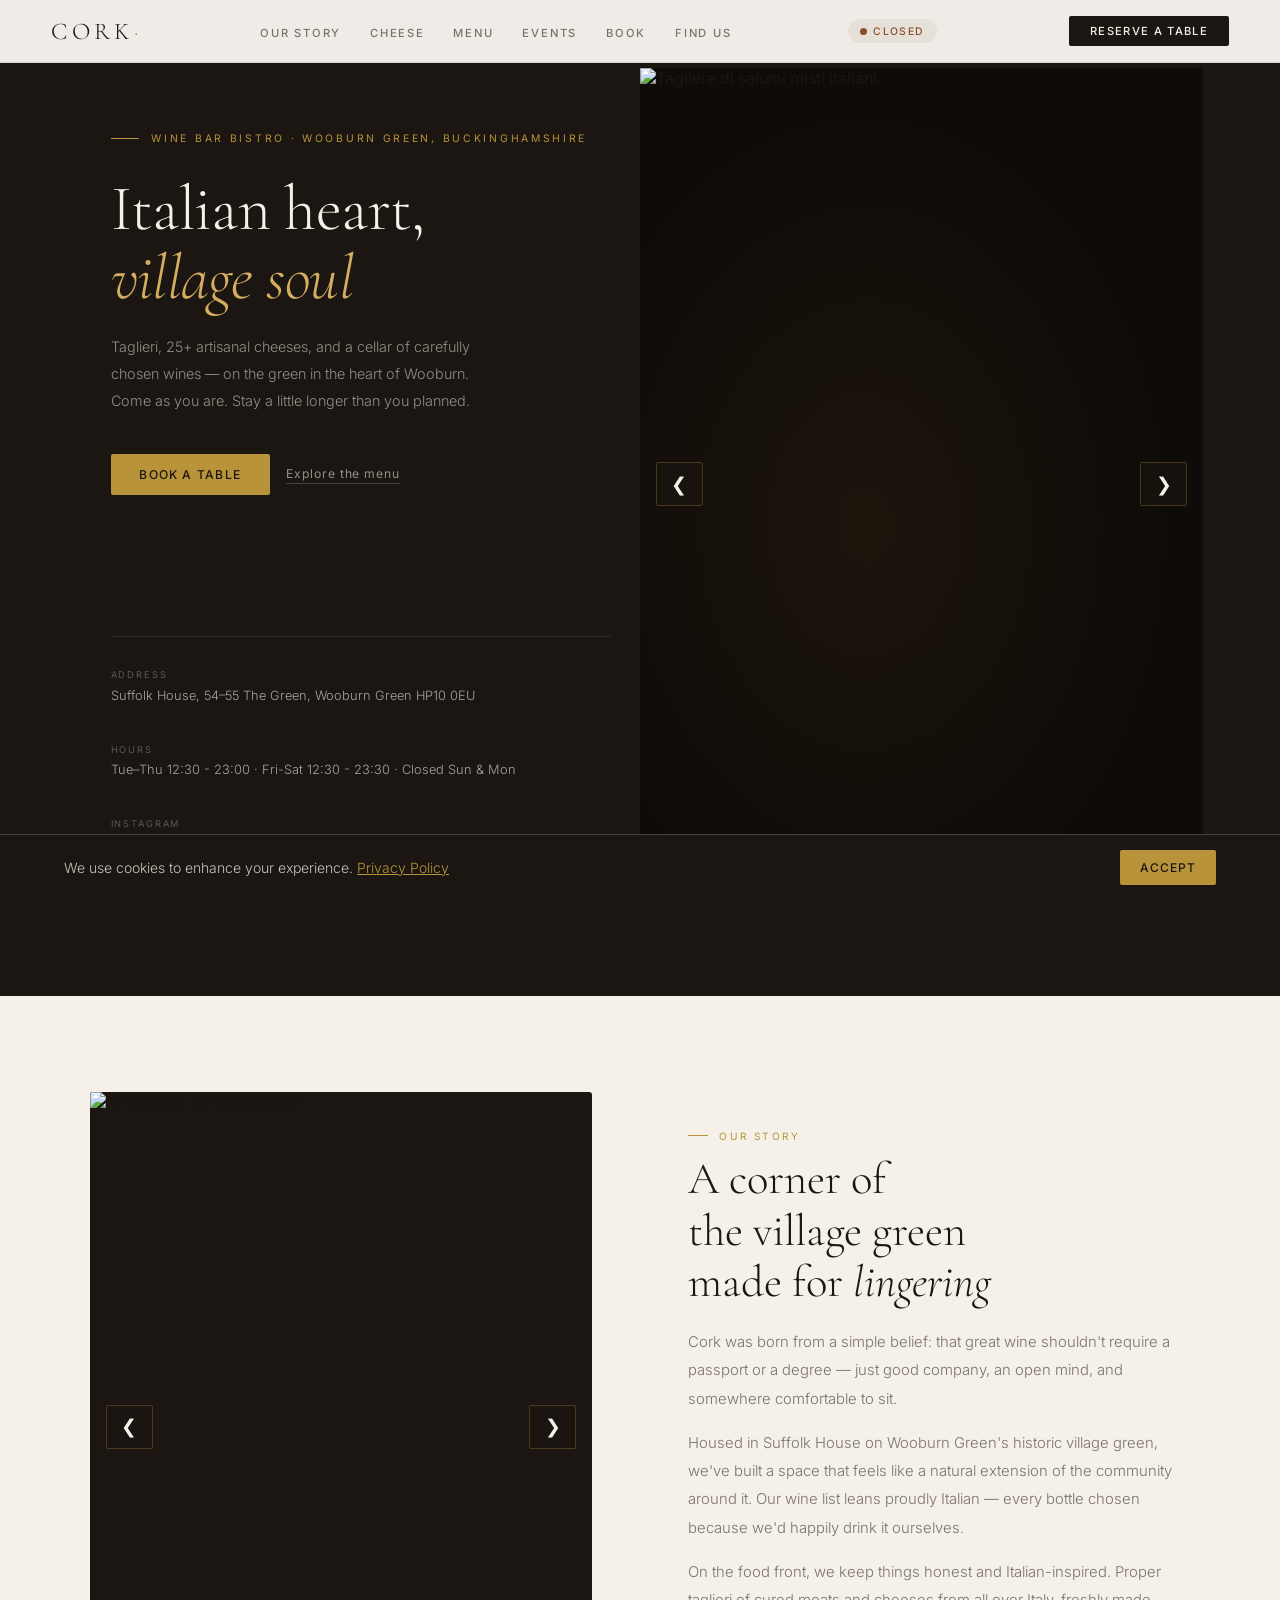
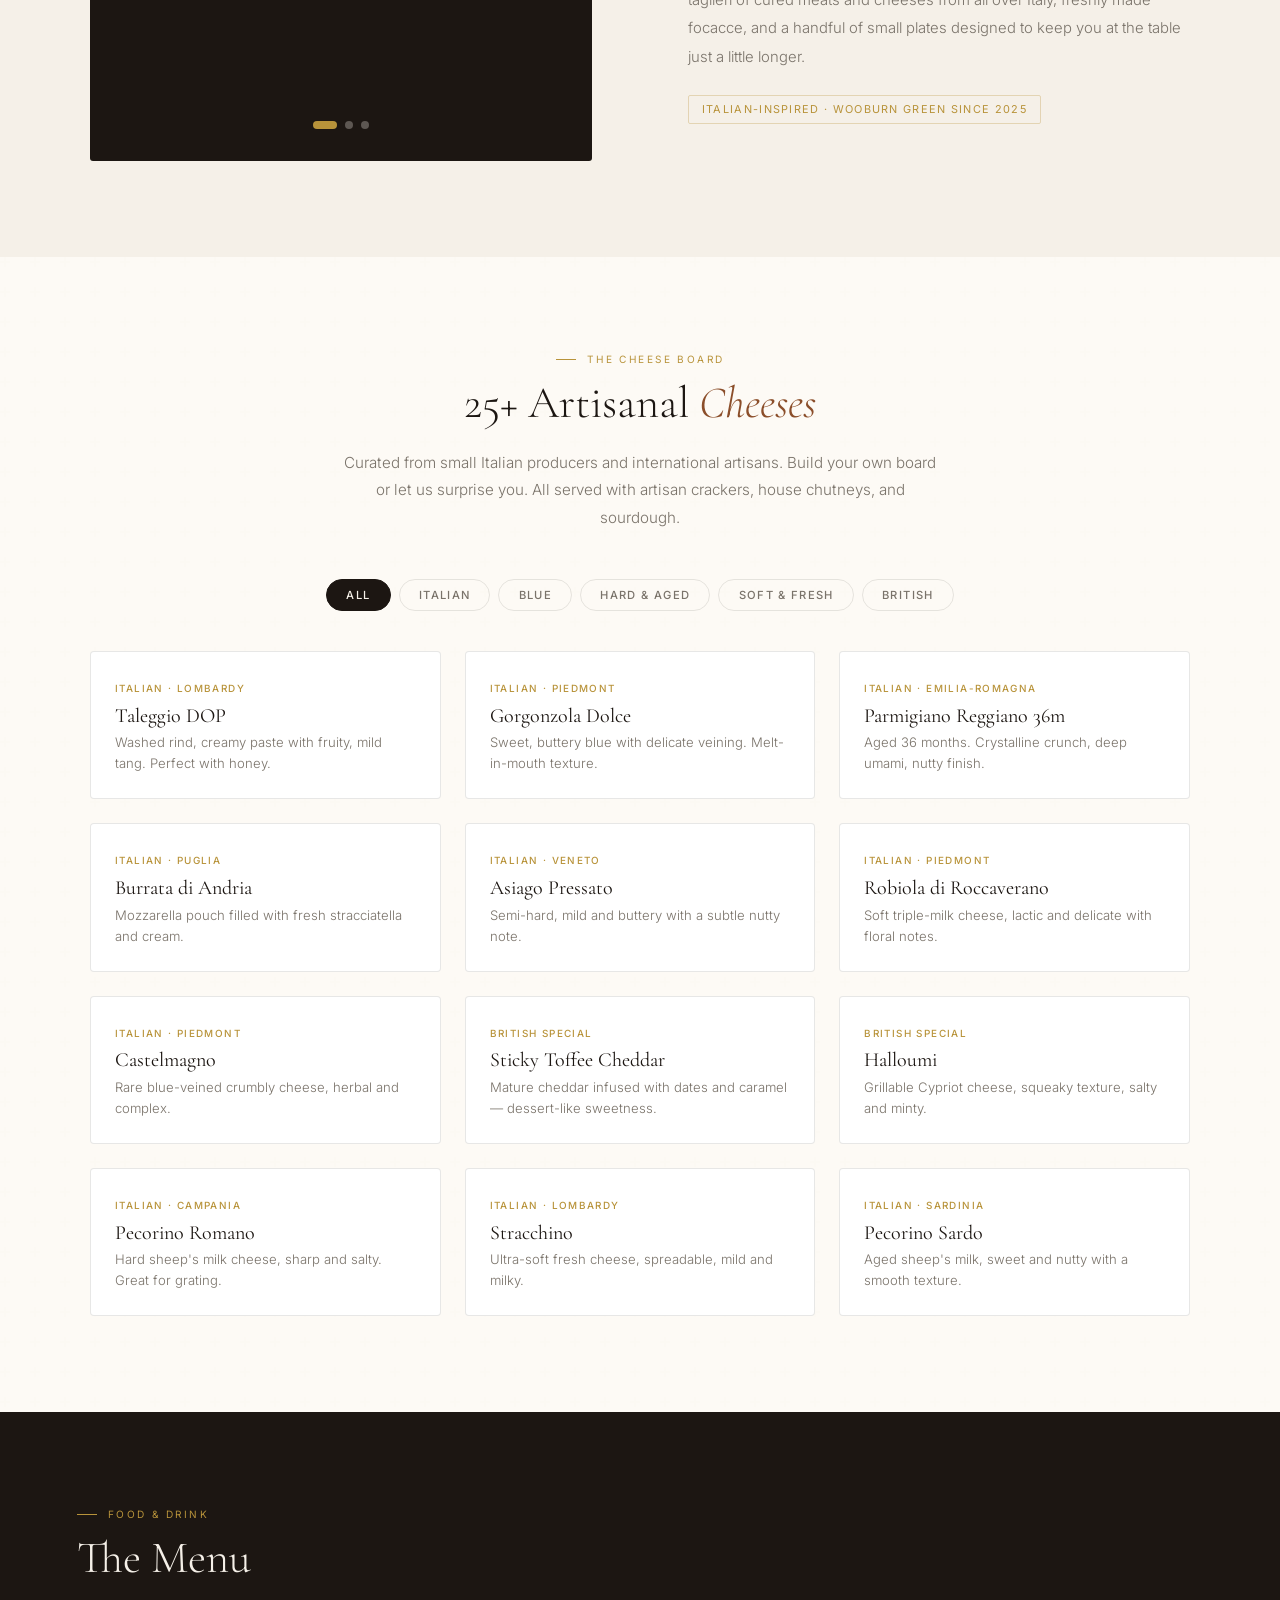
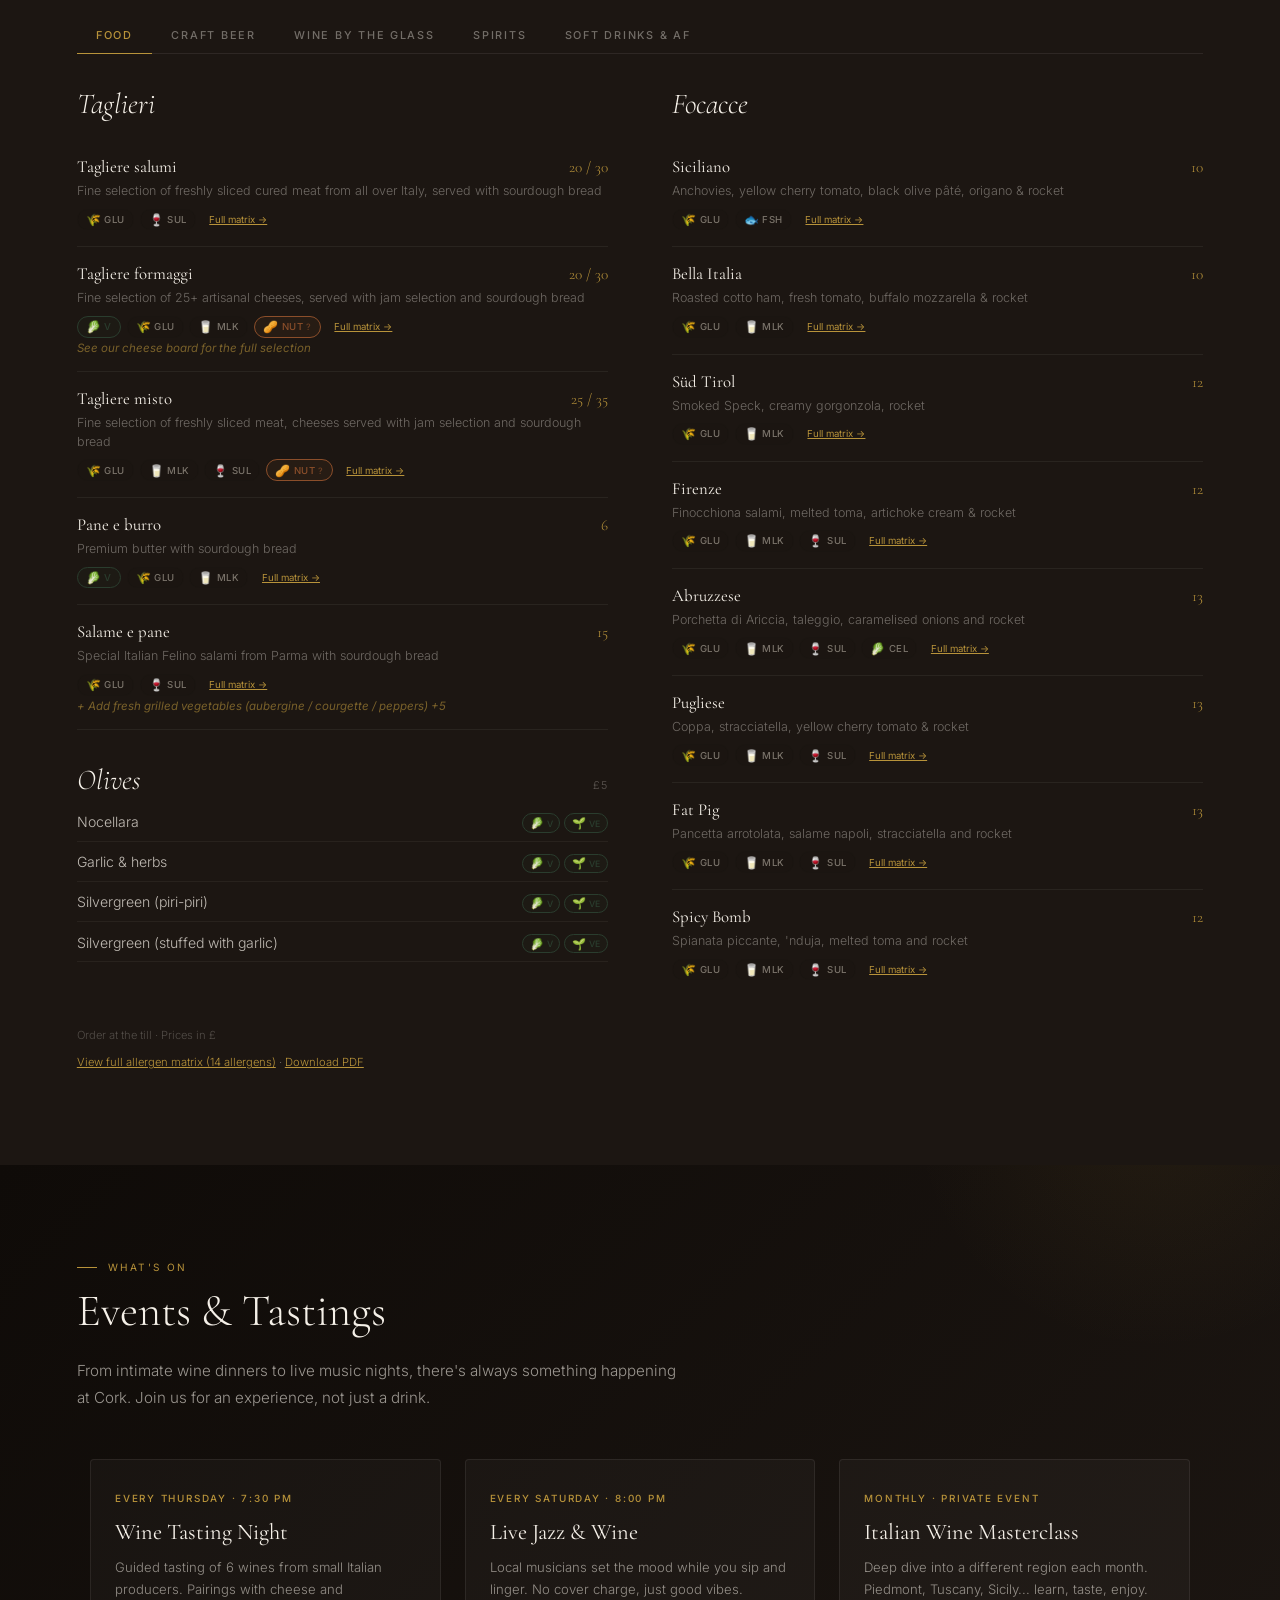
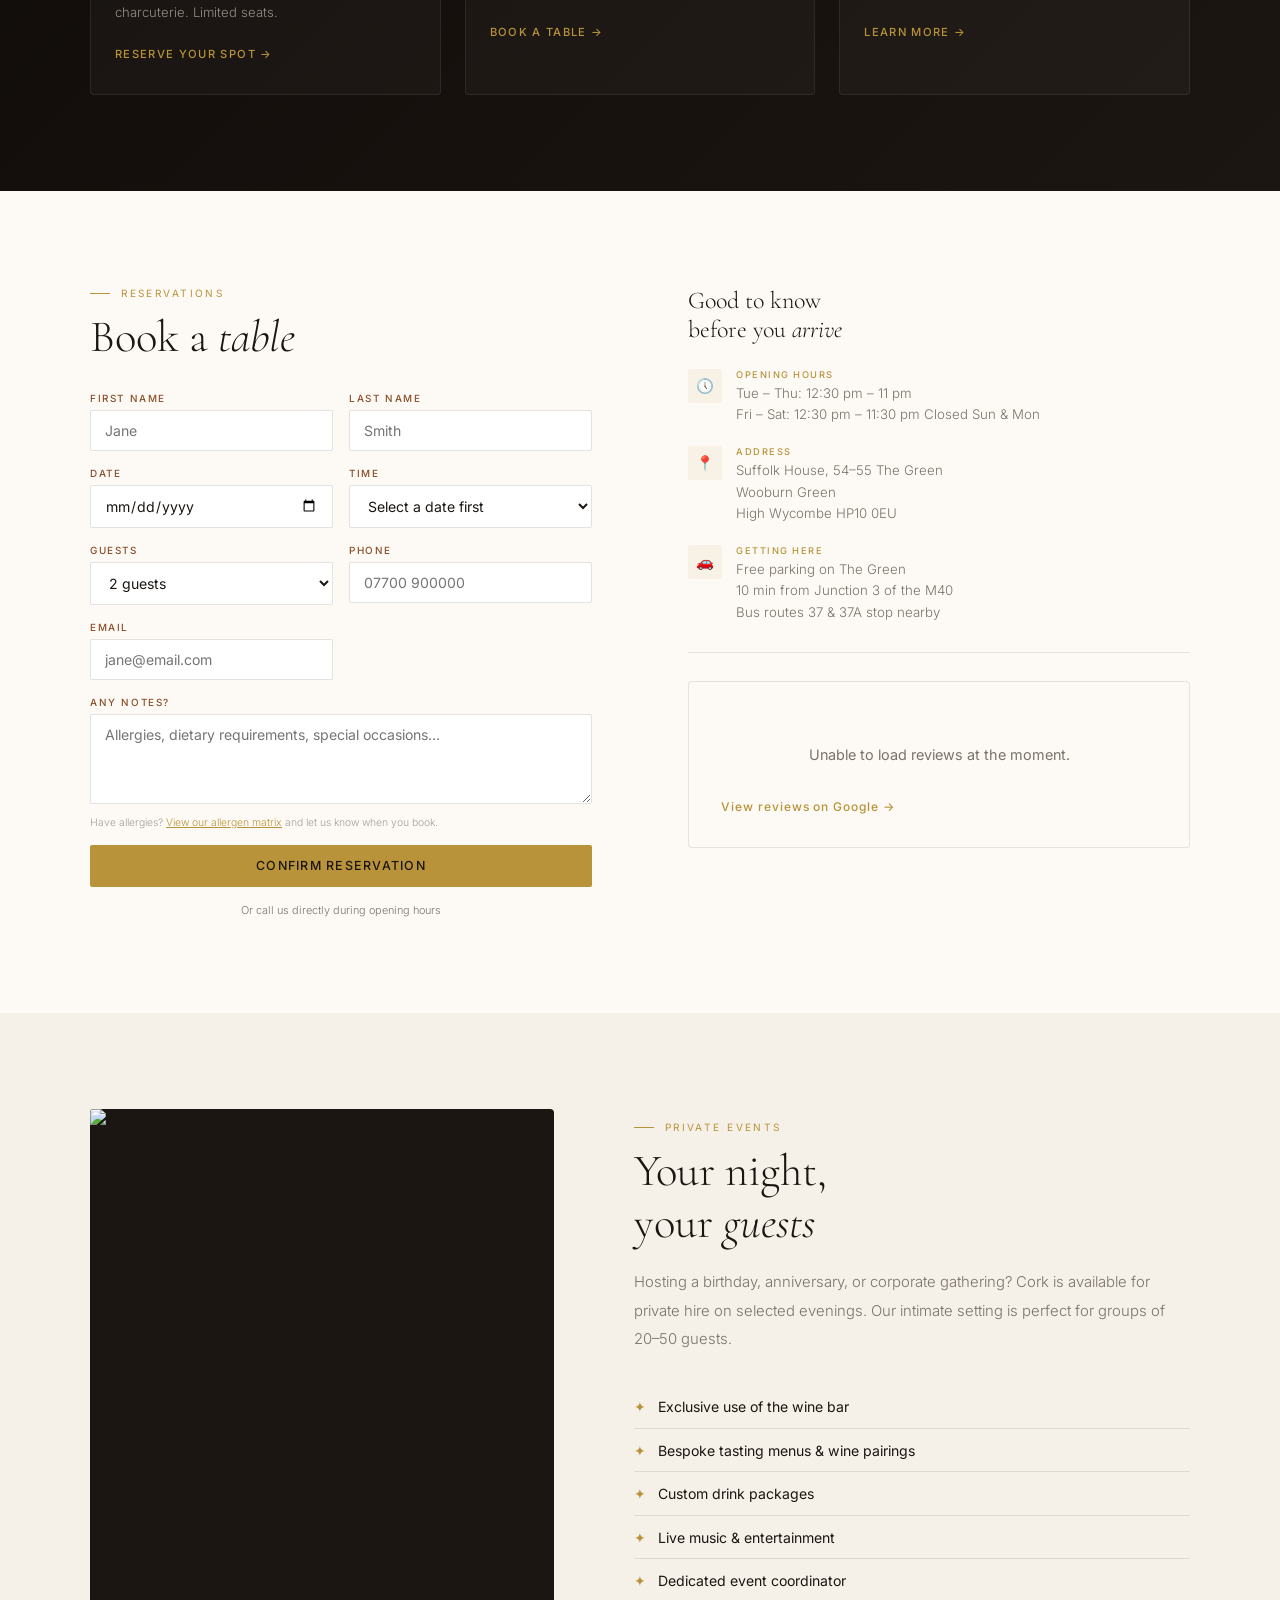
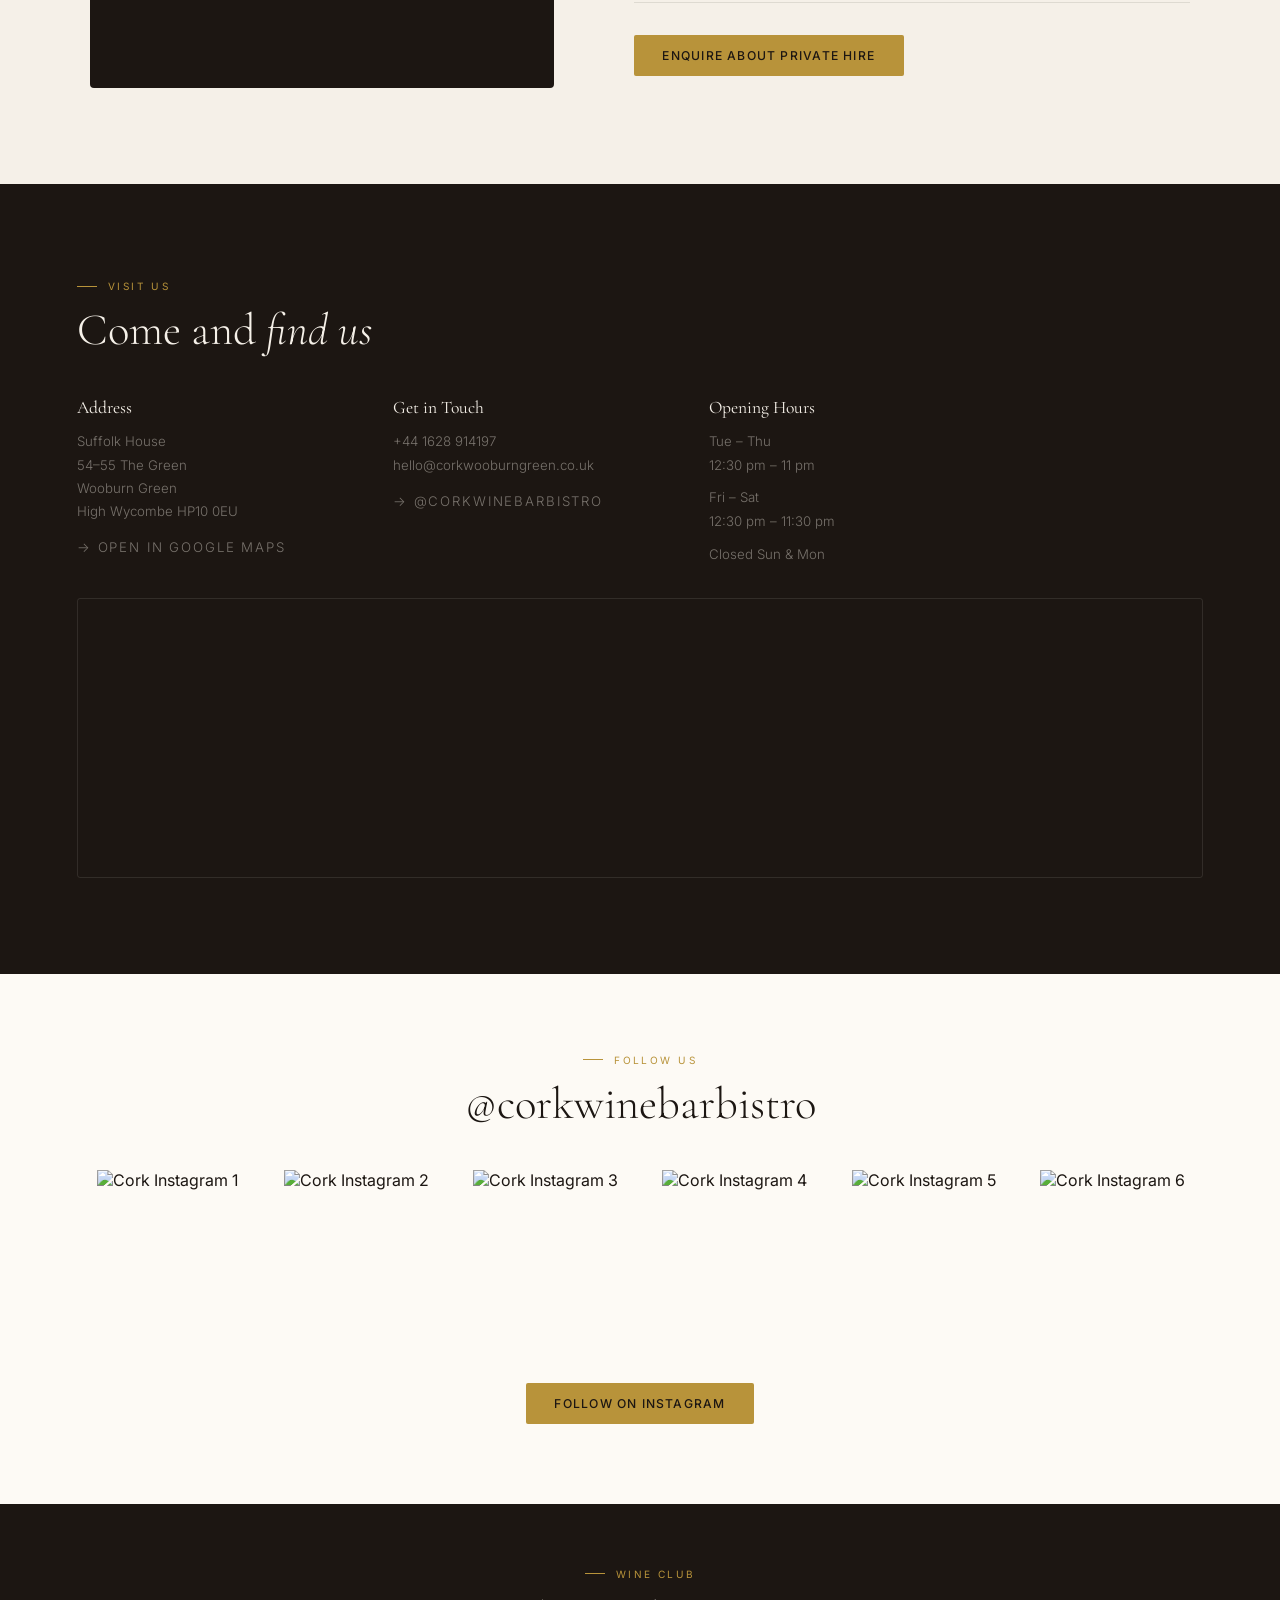
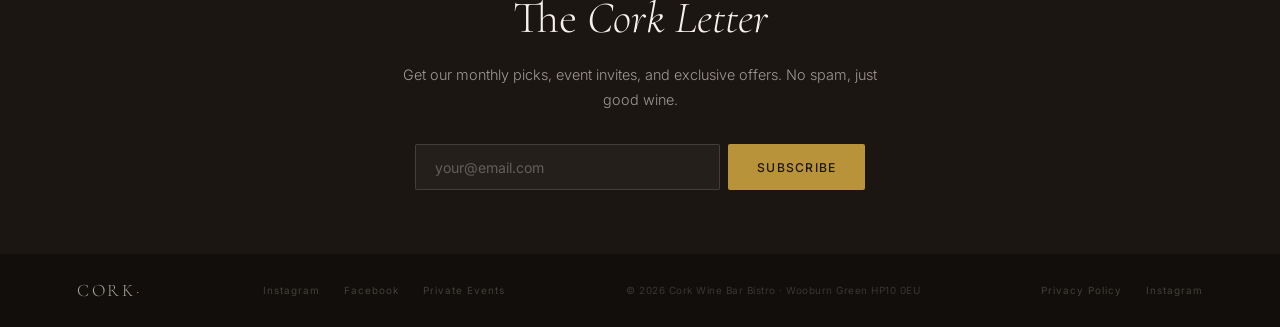
==== index.html @ 42699e59 "Add Google Places Reviews widget" ====
<!DOCTYPE html>
<html lang="en-GB">

<head>
  <meta charset="UTF-8">
  <meta name="viewport" content="width=device-width, initial-scale=1.0">
  <title>Cork · Wine Bar Bistro · Wooburn Green</title>
  <meta name="description"
    content="Cork Wine Bar Bistro - intimate wine bar in Wooburn Green. Artisanal charcuterie, 25+ premium cheeses, curated Italian wines, live music & private events.">
  <link rel="preconnect" href="https://fonts.googleapis.com">
  <link
    href="https://fonts.googleapis.com/css2?family=Cormorant+Garamond:ital,wght@0,300;0,400;0,600;1,300;1,400;1,600&family=Inter:wght@300;400;500&display=swap"
    rel="stylesheet">
  <link rel="stylesheet" href="style.css">
  <!-- Schema.org markup per SEO locale -->
  <script type="application/ld+json">
  {
    "@context": "https://schema.org",
    "@type": "Restaurant",
    "name": "Cork Wine Bar Bistro",
    "image": "https://images.unsplash.com/photo-1544025162-d76694265947",
    "address": {
      "@type": "PostalAddress",
      "streetAddress": "54-55 The Green, Suffolk House",
      "addressLocality": "Wooburn Green",
      "addressRegion": "High Wycombe",
      "postalCode": "HP10 0EU",
      "addressCountry": "GB"
    },
    "telephone": "+441628914197",
    "priceRange": "££",
    "servesCuisine": ["Wine Bar", "Italian", "Bistro"],
     "openingHoursSpecification": [{
      "@type": "OpeningHoursSpecification",
      "dayOfWeek": ["Tuesday", "Wednesday", "Thursday"],
      "opens": "12:30",
      "closes": "23:00"
    }, {
      "@type": "OpeningHoursSpecification",
      "dayOfWeek": ["Friday", "Saturday"],
      "opens": "12:30",
      "closes": "23:30"
    }]
  }
  </script>
</head>

<body>
  <nav>
    <a href="#hero" class="logo">CORK<em>·</em></a>
    <button id="menuToggle" class="hamburger" aria-label="Toggle menu">☰</button>
    <ul class="nav-links">
      <li><a href="#about">Our Story</a></li>
      <li><a href="#cheese">Cheese</a></li>
      <li><a href="#menu">Menu</a></li>
      <li><a href="#events">Events</a></li>
      <li><a href="#book">Book</a></li>
      <li><a href="#find">Find Us</a></li>
    </ul>
    <span id="openStatus" class="open-status"><span class="status-dot"></span><span
        id="statusText">Checking...</span></span>
    <a href="#book" class="nav-book">Reserve a Table</a>
  </nav>

  <!-- HERO -->
  <section id="hero">
    <div class="hero-left">
      <div class="hero-tag">Wine Bar Bistro · Wooburn Green, Buckinghamshire</div>
      <h1>Italian heart,<br><em>village soul</em></h1>
      <p class="hero-copy">Taglieri, 25+ artisanal cheeses, and a cellar of carefully chosen wines — on the green in the
        heart of Wooburn. Come as you are. Stay a little longer than you planned.</p>
      <div class="hero-btns">
        <a href="#book" class="btn-gold">Book a Table</a>
        <a href="#menu" class="btn-ghost">Explore the menu</a>
      </div>
      <div class="hero-quick">
        <div class="hq-item"><label>Address</label><span>Suffolk House, 54–55 The Green, Wooburn Green HP10 0EU</span>
        </div>
        <div class="hq-item"><label>Hours</label><span>Tue–Thu 12:30 - 23:00 · Fri-Sat 12:30 - 23:30 · Closed Sun &
            Mon</span></div>
        <div class="hq-item"><label>Instagram</label><a href="https://instagram.com/corkwinebarbistro"
            target="_blank">@corkwinebarbistro</a></div>
      </div>
    </div>
    <div class="hero-right">
      <div class="carousel">
        <div class="carousel-track-container">
          <div class="carousel-slide current-slide">
            <img src="https://images.unsplash.com/photo-1544025162-d76694265947?auto=format&fit=crop&w=1000&q=80"
              alt="Tagliere di salumi misti italiani" loading="lazy">
          </div>
          <div class="carousel-slide">
            <img src="https://images.unsplash.com/photo-1510812431401-41d2bd2722f3?auto=format&fit=crop&w=1000&q=80"
              alt="Calice di vino e atmosfera del wine bar" loading="lazy">
          </div>
          <div class="carousel-slide">
            <img src="https://images.unsplash.com/photo-1555396273-367a4eb4db5?auto=format&fit=crop&w=1000&q=80"
              alt="Bistrot e interni accoglienti" loading="lazy">
          </div>
        </div>
        <button class="carousel-btn prev" onclick="moveHeroSlide(-1)">&#10094;</button>
        <button class="carousel-btn next" onclick="moveHeroSlide(1)">&#10095;</button>
        <div class="carousel-nav">
          <button class="carousel-indicator active" onclick="setHeroSlide(0)"></button>
          <button class="carousel-indicator" onclick="setHeroSlide(1)"></button>
          <button class="carousel-indicator" onclick="setHeroSlide(2)"></button>
        </div>
      </div>
    </div>
  </section>

  <!-- ABOUT -->
  <section id="about">
    <div class="about-grid">
      <div class="about-vis">
        <div class="carousel">
          <div class="carousel-track-container">
            <div class="carousel-slide current-slide">
              <img src="https://images.unsplash.com/photo-1528823872057-9c018a7a7553?auto=format&fit=crop&w=1000&q=80"
                alt="Atmosfera del locale Cork" loading="lazy">
            </div>
            <div class="carousel-slide">
              <img src="https://images.unsplash.com/photo-1510812431401-41d2bd2722f3?auto=format&fit=crop&w=1000&q=80"
                alt="Vino e taglieri" loading="lazy">
            </div>
            <div class="carousel-slide">
              <img src="https://images.unsplash.com/photo-1414235077428-338989a2e8c0?auto=format&fit=crop&w=1000&q=80"
                alt="Interni del bistrot" loading="lazy">
            </div>
          </div>
          <button class="carousel-btn prev" onclick="moveAboutSlide(-1)">&#10094;</button>
          <button class="carousel-btn next" onclick="moveAboutSlide(1)">&#10095;</button>
          <div class="carousel-nav">
            <button class="carousel-indicator active" onclick="setAboutSlide(0)"></button>
            <button class="carousel-indicator" onclick="setAboutSlide(1)"></button>
            <button class="carousel-indicator" onclick="setAboutSlide(2)"></button>
          </div>
        </div>
      </div>
      <div class="reveal">
        <div class="s-label">Our Story</div>
        <h2>A corner of<br>the village green<br>made for <em>lingering</em></h2>
        <div class="about-copy">
          <p>Cork was born from a simple belief: that great wine shouldn't require a passport or a degree — just good
            company, an open mind, and somewhere comfortable to sit.</p>
          <p>Housed in Suffolk House on Wooburn Green's historic village green, we've built a space that feels like a
            natural extension of the community around it. Our wine list leans proudly Italian — every bottle chosen
            because we'd happily drink it ourselves.</p>
          <p>On the food front, we keep things honest and Italian-inspired. Proper taglieri of cured meats and cheeses
            from all over Italy, freshly made focacce, and a handful of small plates designed to keep you at the table
            just a little longer.</p>
        </div>
        <span class="italian-note">Italian-inspired · Wooburn Green since 2025</span>
      </div>
    </div>
  </section>

  <!-- CHEESE BOARD - NUOVA SEZIONE -->
  <section id="cheese">
    <div class="cheese-intro reveal">
      <div class="s-label" style="justify-content:center">The Cheese Board</div>
      <h2>25+ Artisanal <em>Cheeses</em></h2>
      <p>Curated from small Italian producers and international artisans. Build your own board or let us surprise you.
        All served with artisan crackers, house chutneys, and sourdough.</p>
    </div>

    <div class="cheese-filter reveal delay-1">
      <button class="active" onclick="filterCheese('all', this)">All</button>
      <button onclick="filterCheese('italian', this)">Italian</button>
      <button onclick="filterCheese('blue', this)">Blue</button>
      <button onclick="filterCheese('hard', this)">Hard & Aged</button>
      <button onclick="filterCheese('soft', this)">Soft & Fresh</button>
      <button onclick="filterCheese('british', this)">British</button>
    </div>

    <div class="cheese-grid reveal delay-2">
      <div class="cheese-card" data-category="italian">
        <div class="cheese-tag">Italian · Lombardy</div>
        <div class="cheese-name">Taleggio DOP</div>
        <div class="cheese-desc">Washed rind, creamy paste with fruity, mild tang. Perfect with honey.</div>
      </div>
      <div class="cheese-card" data-category="italian">
        <div class="cheese-tag">Italian · Piedmont</div>
        <div class="cheese-name">Gorgonzola Dolce</div>
        <div class="cheese-desc">Sweet, buttery blue with delicate veining. Melt-in-mouth texture.</div>
      </div>
      <div class="cheese-card" data-category="hard italian">
        <div class="cheese-tag">Italian · Emilia-Romagna</div>
        <div class="cheese-name">Parmigiano Reggiano 36m</div>
        <div class="cheese-desc">Aged 36 months. Crystalline crunch, deep umami, nutty finish.</div>
      </div>
      <div class="cheese-card" data-category="soft italian">
        <div class="cheese-tag">Italian · Puglia</div>
        <div class="cheese-name">Burrata di Andria</div>
        <div class="cheese-desc">Mozzarella pouch filled with fresh stracciatella and cream.</div>
      </div>
      <div class="cheese-card" data-category="hard italian">
        <div class="cheese-tag">Italian · Veneto</div>
        <div class="cheese-name">Asiago Pressato</div>
        <div class="cheese-desc">Semi-hard, mild and buttery with a subtle nutty note.</div>
      </div>
      <div class="cheese-card" data-category="soft italian">
        <div class="cheese-tag">Italian · Piedmont</div>
        <div class="cheese-name">Robiola di Roccaverano</div>
        <div class="cheese-desc">Soft triple-milk cheese, lactic and delicate with floral notes.</div>
      </div>
      <div class="cheese-card" data-category="blue">
        <div class="cheese-tag">Italian · Piedmont</div>
        <div class="cheese-name">Castelmagno</div>
        <div class="cheese-desc">Rare blue-veined crumbly cheese, herbal and complex.</div>
      </div>
      <div class="cheese-card" data-category="hard british">
        <div class="cheese-tag">British Special</div>
        <div class="cheese-name">Sticky Toffee Cheddar</div>
        <div class="cheese-desc">Mature cheddar infused with dates and caramel — dessert-like sweetness.</div>
      </div>
      <div class="cheese-card" data-category="soft british">
        <div class="cheese-tag">British Special</div>
        <div class="cheese-name">Halloumi</div>
        <div class="cheese-desc">Grillable Cypriot cheese, squeaky texture, salty and minty.</div>
      </div>
      <div class="cheese-card" data-category="italian">
        <div class="cheese-tag">Italian · Campania</div>
        <div class="cheese-name">Pecorino Romano</div>
        <div class="cheese-desc">Hard sheep's milk cheese, sharp and salty. Great for grating.</div>
      </div>
      <div class="cheese-card" data-category="soft">
        <div class="cheese-tag">Italian · Lombardy</div>
        <div class="cheese-name">Stracchino</div>
        <div class="cheese-desc">Ultra-soft fresh cheese, spreadable, mild and milky.</div>
      </div>
      <div class="cheese-card" data-category="hard">
        <div class="cheese-tag">Italian · Sardinia</div>
        <div class="cheese-name">Pecorino Sardo</div>
        <div class="cheese-desc">Aged sheep's milk, sweet and nutty with a smooth texture.</div>
      </div>
    </div>
  </section>

  <!-- MENU -->
  <section id="menu">
    <div class="s-label">Food &amp; Drink</div>
    <h2>The Menu</h2>
<div class="menu-nav">
      <button class="mtab active" onclick="mTab(this,'food')">Food</button>
      <button class="mtab" onclick="mTab(this,'beer')">Craft Beer</button>
      <button class="mtab" onclick="mTab(this,'wine-glass')">Wine by the Glass</button>
      <button class="mtab" onclick="mTab(this,'spirits')">Spirits</button>
      <button class="mtab" onclick="mTab(this,'soft')">Soft Drinks & AF</button>
    </div>

    <!-- DIETARY FILTER -->
    <div class="dietary-filter" id="dietaryFilter" style="display:none;">
      <span style="font-size:.62rem;letter-spacing:.12em;text-transform:uppercase;color:rgba(245,240,232,.4);margin-right:.8rem;">Filter:</span>
      <button class="df-btn active" data-filter="all" onclick="filterDietary('all', this)">All</button>
      <button class="df-btn" data-filter="vegetarian" onclick="filterDietary('vegetarian', this)">🥬 Vegetarian</button>
      <button class="df-btn" data-filter="vegan" onclick="filterDietary('vegan', this)">🌱 Vegan</button>
      <button class="df-btn" data-filter="gluten-free" onclick="filterDietary('gluten-free', this)">🌾 Gluten-Free</button>
      <button class="df-btn" data-filter="dairy-free" onclick="filterDietary('dairy-free', this)">🥛 Dairy-Free</button>
    </div>

    <!-- FOOD -->
    <div id="food" class="mpanel active">
      <div class="food-grid">
        <div>
          <div class="food-section-title">Taglieri</div>
          <div class="food-item">
            <div class="fi-head"><span class="fi-name">Tagliere salumi</span><span class="fi-price">20 / 30</span></div>
            <div class="fi-desc">Fine selection of freshly sliced cured meat from all over Italy, served with sourdough
              bread</div>
          </div>
          <div class="food-item">
            <div class="fi-head"><span class="fi-name">Tagliere formaggi</span><span class="fi-price">20 / 30</span>
            </div>
            <div class="fi-desc">Fine selection of 25+ artisanal cheeses, served with jam selection and sourdough bread
            </div>
            <div class="fi-note">See our cheese board for the full selection</div>
          </div>
          <div class="food-item">
            <div class="fi-head"><span class="fi-name">Tagliere misto</span><span class="fi-price">25 / 35</span></div>
            <div class="fi-desc">Fine selection of freshly sliced meat, cheeses served with jam selection and sourdough
              bread</div>
          </div>
          <div class="food-item">
            <div class="fi-head"><span class="fi-name">Pane e burro</span><span class="fi-price">6</span></div>
            <div class="fi-desc">Premium butter with sourdough bread</div>
          </div>
          <div class="food-item">
            <div class="fi-head"><span class="fi-name">Salame e pane</span><span class="fi-price">15</span></div>
            <div class="fi-desc">Special Italian Felino salami from Parma with sourdough bread</div>
            <div class="fi-note">+ Add fresh grilled vegetables (aubergine / courgette / peppers) +5</div>
          </div>
          <div class="olives-section">
            <div class="olives-title">Olives <span class="til">£5</span></div>
            <div class="olives-row"><span class="olives-name">Nocellara</span></div>
            <div class="olives-row"><span class="olives-name">Garlic &amp; herbs</span></div>
            <div class="olives-row"><span class="olives-name">Silvergreen (piri-piri)</span></div>
            <div class="olives-row"><span class="olives-name">Silvergreen (stuffed with garlic)</span></div>
          </div>
        </div>
        <div>
          <div class="food-section-title">Focacce</div>
          <div class="food-item">
            <div class="fi-head"><span class="fi-name">Siciliano</span><span class="fi-price">10</span></div>
            <div class="fi-desc">Anchovies, yellow cherry tomato, black olive pâté, origano &amp; rocket</div>
          </div>
          <div class="food-item">
            <div class="fi-head"><span class="fi-name">Bella Italia</span><span class="fi-price">10</span></div>
            <div class="fi-desc">Roasted cotto ham, fresh tomato, buffalo mozzarella &amp; rocket</div>
          </div>
          <div class="food-item">
            <div class="fi-head"><span class="fi-name">Süd Tirol</span><span class="fi-price">12</span></div>
            <div class="fi-desc">Smoked Speck, creamy gorgonzola, rocket</div>
          </div>
          <div class="food-item">
            <div class="fi-head"><span class="fi-name">Firenze</span><span class="fi-price">12</span></div>
            <div class="fi-desc">Finocchiona salami, melted toma, artichoke cream &amp; rocket</div>
          </div>
          <div class="food-item">
            <div class="fi-head"><span class="fi-name">Abruzzese</span><span class="fi-price">13</span></div>
            <div class="fi-desc">Porchetta di Ariccia, taleggio, caramelised onions and rocket</div>
          </div>
          <div class="food-item">
            <div class="fi-head"><span class="fi-name">Pugliese</span><span class="fi-price">13</span></div>
            <div class="fi-desc">Coppa, stracciatella, yellow cherry tomato &amp; rocket</div>
          </div>
          <div class="food-item">
            <div class="fi-head"><span class="fi-name">Fat Pig</span><span class="fi-price">13</span></div>
            <div class="fi-desc">Pancetta arrotolata, salame napoli, stracciatella and rocket</div>
          </div>
          <div class="food-item">
            <div class="fi-head"><span class="fi-name">Spicy Bomb</span><span class="fi-price">12</span></div>
            <div class="fi-desc">Spianata piccante, 'nduja, melted toma and rocket</div>
          </div>
        </div>
      </div>
      <p style="font-size:.7rem;color:rgba(245,240,232,.25);margin-top:2rem;font-weight:300">Order at the till · Prices
        in £</p>
      <p style="font-size:.7rem;color:rgba(245,240,232,.4);margin-top:.8rem;font-weight:300"><a href="allergen-matrix.html"
          style="color:var(--gold);text-decoration:underline">View full allergen matrix (14 allergens)</a> · <a
          href="allergen-matrix.html" style="color:var(--gold);text-decoration:underline" download>Download PDF</a></p>
    </div>

    <!-- BEER - NUOVA SEZIONE -->
    <div id="beer" class="mpanel">
      <div class="food-section-title" style="margin-bottom:1.5rem">Craft Beer on Tap</div>
      <div class="beer-grid">
        <div class="beer-card">
          <div class="beer-style">Pale Ale</div>
          <div class="beer-name">BrewDog Punk IPA</div>
          <div class="beer-abv">5.6% ABV · Light, tropical, hoppy</div>
          <div class="beer-price" style="margin-top:0.5rem">£5.50 / pint</div>
        </div>
        <div class="beer-card">
          <div class="beer-style">Stout</div>
          <div class="beer-name">Guinness Draught</div>
          <div class="beer-abv">4.2% ABV · Creamy, smooth, classic</div>
          <div class="beer-price" style="margin-top:0.5rem">£5.80 / pint</div>
        </div>
        <div class="beer-card">
          <div class="beer-style">Lager</div>
          <div class="beer-name">Birra Moretti</div>
          <div class="beer-abv">4.6% ABV · Crisp, clean, Italian</div>
          <div class="beer-price" style="margin-top:0.5rem">£5.50 / pint</div>
        </div>
        <div class="beer-card">
          <div class="beer-style">Wheat Beer</div>
          <div class="beer-name">Peroni Nastro Azzurro</div>
          <div class="beer-abv">5.1% ABV · Light, refreshing</div>
          <div class="beer-price" style="margin-top:0.5rem">£5.60 / pint</div>
        </div>
        <div class="beer-card">
          <div class="beer-style">IPA</div>
          <div class="beer-name">Beavertown Neck Oil</div>
          <div class="beer-abv">4.3% ABV · Session IPA, citrus</div>
          <div class="beer-price" style="margin-top:0.5rem">£5.80 / pint</div>
        </div>
        <div class="beer-card">
          <div class="beer-style">Amber Ale</div>
          <div class="beer-name">London Pride</div>
          <div class="beer-abv">4.7% ABV · Malty, balanced, classic</div>
          <div class="beer-price" style="margin-top:0.5rem">£5.70 / pint</div>
        </div>
      </div>
      <p style="font-size:.7rem;color:rgba(245,240,232,.22);margin-top:1.8rem;font-weight:300">Order at the till · All
        prices in £ · Selection rotates</p>
      <p style="font-size:.7rem;color:rgba(245,240,232,.4);margin-top:.8rem;font-weight:300"><a href="allergen-matrix.html"
          style="color:var(--gold);text-decoration:underline">View allergen info for drinks</a></p>
    </div>

    <!-- WINE BY GLASS -->
    <div id="wine-glass" class="mpanel">
      <div class="wine-cols">
        <div>
          <div class="wcol-title">Red <div class="wcol-sub"><span>175 ml</span><span>250 ml</span><span>Bottle</span>
            </div>
          </div>
          <div class="wine-rows">
            <div class="wr"><span class="wname">House Red</span>
              <div class="wprices"><span>5.5</span><span>7.5</span><span>20</span></div>
            </div>
            <div class="wr"><span class="wname">Negroamaro</span>
              <div class="wprices"><span>8.5</span><span>9.5</span><span>21</span></div>
            </div>
            <div class="wr"><span class="wname">Nero d'Avola</span>
              <div class="wprices"><span>7.9</span><span>9.8</span><span>28</span></div>
            </div>
            <div class="wr"><span class="wname">Montepulciano</span>
              <div class="wprices"><span>7.9</span><span>10.8</span><span>28</span></div>
            </div>
            <div class="wr"><span class="wname">Merlot</span>
              <div class="wprices"><span>7.9</span><span>10.8</span><span>28</span></div>
            </div>
            <div class="wr"><span class="wname">Malbec</span>
              <div class="wprices"><span>10.5</span><span>13</span><span>10</span></div>
            </div>
            <div class="wr"><span class="wname">Chianti</span>
              <div class="wprices"><span>9.5</span><span>12.7</span><span>11</span></div>
            </div>
            <div class="wr"><span class="wname">Primitivo</span>
              <div class="wprices"><span>10.7</span><span>14.6</span><span>38</span></div>
            </div>
          </div>
          <div style="margin-top:1.8rem">
            <div class="wcol-title">Sparkling <div class="wcol-sub"><span style="opacity:.4">—</span><span
                  style="opacity:.4">—</span><span>Bottle</span></div>
            </div>
            <div class="wine-rows">
              <div class="wr"><span class="wname">Mini Prosecco</span>
                <div class="wprices"><span class="gold">10</span></div>
              </div>
            </div>
          </div>
          <div style="margin-top:1.8rem">
            <div class="wcol-title">Rosé <div class="wcol-sub"><span>175 ml</span><span>250 ml</span><span>Bottle</span>
              </div>
            </div>
            <div class="wine-rows">
              <div class="wr"><span class="wname">Pinot Grigio Blush</span>
                <div class="wprices"><span>7.9</span><span>10.8</span><span>28</span></div>
              </div>
              <div class="wr"><span class="wname">Primitivo Rosé</span>
                <div class="wprices"><span>9.5</span><span>12.7</span><span>35</span></div>
              </div>
              <div class="wr"><span class="wname">Chemin de Provence</span>
                <div class="wprices"><span>10.7</span><span>14.6</span><span>38</span></div>
              </div>
            </div>
          </div>
        </div>
        <div>
          <div class="wcol-title">White <div class="wcol-sub"><span>175 ml</span><span>250 ml</span><span>Bottle</span>
            </div>
          </div>
          <div class="wine-rows">
            <div class="wr"><span class="wname">House White</span>
              <div class="wprices"><span>5.5</span><span>7.5</span><span>20</span></div>
            </div>
            <div class="wr"><span class="wname">Grillo</span>
              <div class="wprices"><span>7.5</span><span>9.8</span><span>26</span></div>
            </div>
            <div class="wr"><span class="wname">Pinot Grigio</span>
              <div class="wprices"><span>7.9</span><span>10.8</span><span>28</span></div>
            </div>
            <div class="wr"><span class="wname">Sauvignon Blanc</span>
              <div class="wprices"><span>7.9</span><span>10.8</span><span>28</span></div>
            </div>
            <div class="wr"><span class="wname">Chardonnay</span>
              <div class="wprices"><span>9.5</span><span>12.5</span><span>31</span></div>
            </div>
            <div class="wr"><span class="wname">Pecorino</span>
              <div class="wprices"><span>10.7</span><span>14.6</span><span>38</span></div>
            </div>
            <div class="wr"><span class="wname">Gavi dei Gavi</span>
              <div class="wprices"><span>11.4</span><span>16.9</span><span>44</span></div>
            </div>
            <div class="wr"><span class="wname">Chablis</span>
              <div class="wprices"><span>14.8</span><span>20</span><span>52</span></div>
            </div>
          </div>
          <div style="margin-top:1.8rem">
            <div class="wcol-title">Alcohol Free <div class="wcol-sub"><span>175 ml</span><span>250
                  ml</span><span>Bottle</span></div>
            </div>
            <div class="wine-rows">
              <div
                style="font-size:.6rem;letter-spacing:.14em;text-transform:uppercase;color:rgba(245,240,232,.25);padding:.5rem 0 .2rem">
                Red</div>
              <div class="wr"><span class="wname">Sauvignon Blanc</span>
                <div class="wprices"><span>6.5</span><span>9.5</span><span>25</span></div>
              </div>
              <div
                style="font-size:.6rem;letter-spacing:.14em;text-transform:uppercase;color:rgba(245,240,232,.25);padding:.5rem 0 .2rem">
                White</div>
              <div class="wr"><span class="wname">Sauvignon Blanc</span>
                <div class="wprices"><span>6.5</span><span>9.5</span><span>25</span></div>
              </div>
              <div
                style="font-size:.6rem;letter-spacing:.14em;text-transform:uppercase;color:rgba(245,240,232,.25);padding:.5rem 0 .2rem">
                Sparkling</div>
              <div class="wr"><span class="wname">Prosecco</span>
                <div class="wprices"><span class="gold">10</span></div>
              </div>
            </div>
          </div>
        </div>
      </div>
      <div
        style="display: flex; justify-content: space-between; align-items: center; margin-top: 1.8rem; flex-wrap: wrap; gap: 1rem;">
        <p style="font-size:.7rem;color:rgba(245,240,232,.22);font-weight:300">Order at the till · All prices in £</p>
        <a href="#" class="btn-ghost" style="font-size:.7rem;">Download Complete Wine Bottle List (PDF)</a>
      </div>
    </div>

    <!-- SPIRITS -->
    <div id="spirits" class="mpanel">
      <div class="spirits-grid">
        <div class="sg-col">
          <div class="sg-title">Gin <span class="sg-size">25 ml</span></div>
          <div class="sg-item"><span class="sg-name">Tanqueray</span><span class="sg-price">5.5</span></div>
          <div class="sg-item"><span class="sg-name">Bombay Sapphire</span><span class="sg-price">5.5</span></div>
          <div class="sg-item"><span class="sg-name">Hendrick's</span><span class="sg-price">5.6</span></div>
          <div class="sg-item"><span class="sg-name">Broker's</span><span class="sg-price">5.6</span></div>
          <div class="sg-item"><span class="sg-name">Gin Mare</span><span class="sg-price">6</span></div>
          <div class="sg-item"><span class="sg-name">Malfy Pink</span><span class="sg-price">6</span></div>
          <div class="sg-item"><span class="sg-name">Monkey 47</span><span class="sg-price">6.5</span></div>
          <div class="sg-item"><span class="sg-name">No. 3</span><span class="sg-price">7.5</span></div>

          <div class="sg-title" style="margin-top:1.5rem">Liquors <span class="sg-size">50 ml</span></div>
          <div class="sg-item"><span class="sg-name">Limoncello</span><span class="sg-price">5</span></div>
          <div class="sg-item"><span class="sg-name">Meloncello</span><span class="sg-price">5</span></div>
          <div class="sg-item"><span class="sg-name">Amaro Montenegro</span><span class="sg-price">5</span></div>
          <div class="sg-item"><span class="sg-name">Bailey's</span><span class="sg-price">5</span></div>
          <div class="sg-item"><span class="sg-name">Tia Maria</span><span class="sg-price">5</span></div>
          <div class="sg-item"><span class="sg-name">Amaretto di Saronno</span><span class="sg-price">5</span></div>
          <div class="sg-item"><span class="sg-name">Amaro Ramazzotti</span><span class="sg-price">5</span></div>
          <div class="sg-item"><span class="sg-name">Amaro del Capo</span><span class="sg-price">5</span></div>
          <div class="sg-item"><span class="sg-name">Amaro Lucano</span><span class="sg-price">5</span></div>
          <div class="sg-item"><span class="sg-name">Sambuca</span><span class="sg-price">5</span></div>
          <div class="sg-item"><span class="sg-name">Cointreau</span><span class="sg-price">5</span></div>
          <div class="sg-item"><span class="sg-name">Grand Marnier</span><span class="sg-price">6</span></div>
          <div class="sg-item"><span class="sg-name">Southern Comfort</span><span class="sg-price">6</span></div>

          <div class="sg-title" style="margin-top:1.5rem">Tequila <span class="sg-size">Shot</span></div>
          <div class="sg-item"><span class="sg-name">El Jimador Blanco</span><span class="sg-price">5.5</span></div>
          <div class="sg-item"><span class="sg-name">El Jimador Reposado</span><span class="sg-price">6.5</span></div>

          <div class="sg-title" style="margin-top:1.5rem">Brandy <span class="sg-size">25 ml</span></div>
          <div class="sg-item"><span class="sg-name">Hennessy</span><span class="sg-price">5.7</span></div>
          <div class="sg-item"><span class="sg-name">Courvoisier</span><span class="sg-price">7.5</span></div>
          <div class="sg-item"><span class="sg-name">Hennessy XO</span><span class="sg-price">18.95</span></div>
        </div>

        <div class="sg-col">
          <div class="sg-title">Vodka <span class="sg-size">25 ml</span></div>
          <div class="sg-item"><span class="sg-name">Smirnoff</span><span class="sg-price">5</span></div>
          <div class="sg-item"><span class="sg-name">Absolut Vanilla</span><span class="sg-price">5.5</span></div>
          <div class="sg-item"><span class="sg-name">Cîroc</span><span class="sg-price">6.5</span></div>
          <div class="sg-item"><span class="sg-name">Grey Goose</span><span class="sg-price">7</span></div>
          <div class="sg-item"><span class="sg-name">Beluga</span><span class="sg-price">7.5</span></div>

          <div class="sg-title" style="margin-top:1.5rem">Rum <span class="sg-size">25 ml</span></div>
          <div class="sg-item"><span class="sg-name">Bacardí</span><span class="sg-price">5</span></div>
          <div class="sg-item"><span class="sg-name">Captain Morgan Dark / Spiced</span><span
              class="sg-price">5.5</span></div>
          <div class="sg-item"><span class="sg-name">Kraken Black</span><span class="sg-price">5.5</span></div>
          <div class="sg-item"><span class="sg-name">Havana Club 7</span><span class="sg-price">6</span></div>
          <div class="sg-item"><span class="sg-name">Bumbu</span><span class="sg-price">6</span></div>

          <div class="sg-title" style="margin-top:1.5rem">Whisky <span class="sg-size">25 ml</span></div>
          <div class="sg-item"><span class="sg-name">Jack Daniel's</span><span class="sg-price">5.5</span></div>
          <div class="sg-item"><span class="sg-name">Jameson</span><span class="sg-price">6</span></div>
          <div class="sg-item"><span class="sg-name">Famous Grouse</span><span class="sg-price">6</span></div>
          <div class="sg-item"><span class="sg-name">Johnnie Walker Black Label</span><span class="sg-price">7.5</span>
          </div>

          <div class="sg-title" style="margin-top:1.5rem">Grappa <span class="sg-size">30 ml</span></div>
          <span class="grappa-cat">Bianca</span>
          <div class="sg-item"><span class="sg-name">Russo Greco di Tufo</span><span class="sg-price">6</span></div>
          <div class="sg-item"><span class="sg-name">Sibona Barbaresco</span><span class="sg-price">7</span></div>
          <span class="grappa-cat">Barricata</span>
          <div class="sg-item"><span class="sg-name">Sibona Barbera</span><span class="sg-price">8</span></div>
          <div class="sg-item"><span class="sg-name">Sibona Barolo</span><span class="sg-price">10</span></div>
          <div class="sg-item"><span class="sg-name">Sibona Whisky Riserva</span><span class="sg-price">11</span></div>
          <div class="sg-item"><span class="sg-name">Sibona XO</span><span class="sg-price">16</span></div>

          <div class="sg-title" style="margin-top:1.5rem">Mixers</div>
          <div class="sg-item"><span class="sg-name">All mixers</span><span class="sg-price">3</span></div>
        </div>
      </div>
      <p style="font-size:.7rem;color:rgba(245,240,232,.22);margin-top:1.8rem;font-weight:300">Order at the till · All
        prices in £</p>
    </div>

    <!-- SOFT DRINKS -->
    <div id="soft" class="mpanel">
      <div style="max-width:400px">
        <div class="sg-title">Soft Drinks <span class="sg-size">Bottle</span></div>
        <div class="sg-item"><span class="sg-name">Coke</span><span class="sg-price">3.8</span></div>
        <div class="sg-item"><span class="sg-name">Coke Zero</span><span class="sg-price">3.8</span></div>
        <div class="sg-item"><span class="sg-name">Sprite</span><span class="sg-price">3.8</span></div>
        <div class="sg-item"><span class="sg-name">Fever-Tree Soda Water</span><span class="sg-price">3.8</span></div>
        <div class="sg-item"><span class="sg-name">Fever-Tree Elderflower Tonic</span><span class="sg-price">3.8</span>
        </div>
        <div class="sg-item"><span class="sg-name">Fever-Tree Tonic Water</span><span class="sg-price">3.8</span></div>
        <div class="sg-item"><span class="sg-name">Fever-Tree Ginger Ale</span><span class="sg-price">3.8</span></div>
      </div>
      <p style="font-size:.7rem;color:rgba(245,240,232,.22);margin-top:1.8rem;font-weight:300">Order at the till · All
        prices in £</p>
    </div>
  </section>

  <!-- EVENTS - NUOVA SEZIONE -->
  <section id="events">
    <div class="s-label">What's On</div>
    <h2>Events &amp; Tastings</h2>
    <p class="events-intro">From intimate wine dinners to live music nights, there's always something happening at Cork.
      Join us for an experience, not just a drink.</p>

    <div class="events-grid">
      <div class="event-card reveal">
        <div class="event-date">Every Thursday · 7:30 PM</div>
        <div class="event-title">Wine Tasting Night</div>
        <div class="event-desc">Guided tasting of 6 wines from small Italian producers. Pairings with cheese and
          charcuterie. Limited seats.</div>
        <a href="#book" class="event-cta">Reserve your spot →</a>
      </div>
      <div class="event-card reveal delay-1">
        <div class="event-date">Every Saturday · 8:00 PM</div>
        <div class="event-title">Live Jazz &amp; Wine</div>
        <div class="event-desc">Local musicians set the mood while you sip and linger. No cover charge, just good vibes.
        </div>
        <a href="#book" class="event-cta">Book a table →</a>
      </div>
      <div class="event-card reveal delay-2">
        <div class="event-date">Monthly · Private Event</div>
        <div class="event-title">Italian Wine Masterclass</div>
        <div class="event-desc">Deep dive into a different region each month. Piedmont, Tuscany, Sicily... learn, taste,
          enjoy.</div>
        <a href="#private" class="event-cta">Learn more →</a>
      </div>
    </div>
  </section>

  <!-- BOOK -->
  <section id="book">
    <div class="book-grid">
      <div class="reveal">
        <div class="s-label">Reservations</div>
        <h2>Book a <em>table</em></h2>
        <div id="bookingFeedback" class="booking-feedback">Thank you! Your reservation request has been received. We
          look forward to welcoming you to Cork.</div>
        <form class="book-form" id="reservationForm" onsubmit="handleReservation(event)" style="margin-top:1.8rem">
          <div class="form-row">
            <div class="fg"><label for="firstName">First Name</label><input type="text" id="firstName"
                placeholder="Jane" required></div>
            <div class="fg"><label for="lastName">Last Name</label><input type="text" id="lastName" placeholder="Smith"
                required></div>
          </div>
          <div class="form-row">
            <div class="fg"><label for="bookDate">Date</label><input type="date" id="bookDate" required></div>
            <div class="fg"><label for="bookTime">Time</label>
              <select id="bookTime" required>
                <option value="" disabled selected>Select a date first</option>
              </select>
            </div>
          </div>
          <div class="form-row">
            <div class="fg"><label for="bookGuests">Guests</label>
              <select id="bookGuests">
                <option>2 guests</option>
                <option>3 guests</option>
                <option>4 guests</option>
                <option>5 guests</option>
                <option>6 guests</option>
                <option>Larger group</option>
              </select>
            </div>
            <div class="fg"><label for="bookPhone">Phone</label><input type="tel" id="bookPhone"
                placeholder="07700 900000" required></div>
          </div>
          <div class="form-row">
            <div class="fg"><label for="bookEmail">Email</label><input type="email" id="bookEmail"
                placeholder="jane@email.com"></div>
          </div>
          <div class="fg"><label for="bookNotes">Any notes?</label><textarea id="bookNotes"
              placeholder="Allergies, dietary requirements, special occasions…"></textarea>
          <p style="font-size:.65rem;color:rgba(28,22,18,.4);margin-top:.4rem;font-weight:300">Have allergies? <a
              href="allergen-matrix.html" style="color:var(--gold);text-decoration:underline">View our allergen
              matrix</a> and let us know when you book.</p></div>
          <button type="submit" class="btn-gold" style="width:100%;padding:.85rem;font-size:.78rem">Confirm
            Reservation</button>
          <p style="font-size:.68rem;color:var(--stone);text-align:center;font-weight:300">Or call us directly during
            opening hours</p>
        </form>
      </div>
      <div class="reveal delay-1">
        <h3
          style="font-family:var(--fd);font-size:1.5rem;font-weight:300;color:var(--ink);margin-bottom:1.5rem;line-height:1.2">
          Good to know<br>before you <em>arrive</em></h3>
        <div class="info-row">
          <div class="info-icon">🕔</div>
          <div>
            <div class="info-label">Opening Hours</div>
            <div class="info-val">Tue – Thu: 12:30 pm – 11 pm<br>Fri – Sat: 12:30 pm – 11:30 pm <span>Closed Sun &
                Mon</span></div>
          </div>
        </div>
        <div class="info-row">
          <div class="info-icon">📍</div>
          <div>
            <div class="info-label">Address</div>
            <div class="info-val">Suffolk House, 54–55 The Green<br>Wooburn Green<br>High Wycombe HP10 0EU</div>
          </div>
        </div>
        <div class="info-row">
          <div class="info-icon">🚗</div>
          <div>
            <div class="info-label">Getting Here</div>
            <div class="info-val">Free parking on The Green<br>10 min from Junction 3 of the M40<br>Bus routes 37 &amp;
              37A stop nearby</div>
          </div>
        </div>
        <hr class="div">
        <!-- Google Reviews Widget -->
        <div id="google-reviews" data-google-reviews 
             data-place-id="YOUR_PLACE_ID_HERE" 
             data-api-key="YOUR_API_KEY_HERE"
             data-max-reviews="6"></div>
      </div>
    </div>
  </section>

  <!-- PRIVATE EVENTS - NUOVA SEZIONE -->
  <section id="private">
    <div class="private-grid">
      <div class="private-visual reveal">
        <img src="https://images.unsplash.com/photo-1414235077428-338989a2e8c0?auto=format&fit=crop&w=800&q=80"
          alt="Private event at Cork" loading="lazy">
      </div>
      <div class="private-copy reveal delay-1">
        <div class="s-label">Private Events</div>
        <h2>Your night,<br>your <em>guests</em></h2>
        <p>Hosting a birthday, anniversary, or corporate gathering? Cork is available for private hire on selected
          evenings. Our intimate setting is perfect for groups of 20–50 guests.</p>
        <ul class="private-features">
          <li>Exclusive use of the wine bar</li>
          <li>Bespoke tasting menus & wine pairings</li>
          <li>Custom drink packages</li>
          <li>Live music & entertainment</li>
          <li>Dedicated event coordinator</li>
        </ul>
        <a href="#book" class="btn-gold">Enquire About Private Hire</a>
      </div>
    </div>
  </section>

  <!-- FIND -->
  <section id="find">
    <div class="s-label">Visit Us</div>
    <h2>Come and <em>find us</em></h2>
    <div class="find-grid">
      <div class="fc reveal">
        <h4>Address</h4>
        <p>Suffolk House<br>54–55 The Green<br>Wooburn Green<br>High Wycombe HP10 0EU</p>
        <a href="https://maps.google.com/?q=Suffolk+House+54-55+The+Green+Wooburn+Green+HP10+0EU" class="find-cta"
          target="_blank">→ Open in Google Maps</a>
      </div>
      <div class="fc reveal delay-1">
        <h4>Get in Touch</h4>
        <a href="tel:+441628914197">+44 1628 914197</a>
        <a href="mailto:hello@corkwooburngreen.co.uk">hello@corkwooburngreen.co.uk</a>
        <a href="https://instagram.com/corkwinebarbistro" class="find-cta" style="margin-top:.8rem" target="_blank">→
          @corkwinebarbistro</a>
      </div>
      <div class="fc reveal delay-2">
        <h4>Opening Hours</h4>
        <p>Tue – Thu<br>12:30 pm – 11 pm</p>
        <p style="margin-top:.6rem">Fri – Sat<br>12:30 pm – 11:30 pm</p>
        <p style="margin-top:.6rem">Closed Sun & Mon</p>
      </div>
    </div>
    <div class="map-container reveal">
      <iframe
        src="https://www.google.com/maps/embed?pb=!1m18!1m12!1m3!1d2481!2d-0.675!3d51.616!2m3!1f0!2f0!3f0!3m2!1i1024!2i768!4f13.1!3m3!1m2!1s0x0%3A0x0!2sSuffolk+House%2C+54-55+The+Green%2C+Wooburn+Green%2C+High+Wycombe+HP10+0EU!5e0!3m2!1sen!2suk!4v1"
        title="Map of Cork Wine Bar Bistro location" allowfullscreen="" loading="lazy"></iframe>
    </div>
  </section>

  <!-- INSTAGRAM FEED -->
  <section id="insta">
    <div class="s-label" style="justify-content:center">Follow Us</div>
    <h2>@corkwinebarbistro</h2>
    <div class="insta-grid">
      <div class="insta-item"><img
          src="https://images.unsplash.com/photo-1544025162-d76694265947?auto=format&fit=crop&w=400&q=80"
          alt="Cork Instagram 1" loading="lazy"></div>
      <div class="insta-item"><img
          src="https://images.unsplash.com/photo-1510812431401-41d2bd2722f3?auto=format&fit=crop&w=400&q=80"
          alt="Cork Instagram 2" loading="lazy"></div>
      <div class="insta-item"><img
          src="https://images.unsplash.com/photo-1543007630-9710e4a00a20?q=80&w=1935?auto=format&fit=crop&w=400&q=80"
          alt="Cork Instagram 3" loading="lazy"></div>
      <div class="insta-item"><img
          src="https://images.unsplash.com/photo-1528823872057-9c018a7a7553?auto=format&fit=crop&w=400&q=80"
          alt="Cork Instagram 4" loading="lazy"></div>
      <div class="insta-item"><img
          src="https://images.unsplash.com/photo-1414235077428-338989a2e8c0?auto=format&fit=crop&w=400&q=80"
          alt="Cork Instagram 5" loading="lazy"></div>
      <div class="insta-item"><img
          src="https://images.unsplash.com/photo-1547595628-c61a29f496f0?auto=format&fit=crop&w=400&q=80"
          alt="Cork Instagram 6" loading="lazy"></div>
    </div>
    <a href="https://instagram.com/corkwinebarbistro" target="_blank" class="btn-gold" style="margin-top:2rem">Follow on
      Instagram</a>
  </section>

  <!-- NEWSLETTER -->
  <section id="newsletter">
    <div class="s-label" style="justify-content:center">Wine Club</div>
    <h2>The <em>Cork Letter</em></h2>
    <p>Get our monthly picks, event invites, and exclusive offers. No spam, just good wine.</p>
    <form class="newsletter-form" onsubmit="handleNewsletter(event)">
      <input type="email" placeholder="your@email.com" required>
      <button type="submit" class="btn-gold">Subscribe</button>
    </form>
  </section>

  <footer>
    <div class="f-logo">CORK<em>·</em></div>
    <div class="f-links">
      <a href="https://instagram.com/corkwinebarbistro" target="_blank">Instagram</a>
      <a href="https://facebook.com" target="_blank">Facebook</a>
      <a href="#private">Private Events</a>
    </div>
    <div class="f-copy">© 2026 Cork Wine Bar Bistro · Wooburn Green HP10 0EU</div>
    <div class="f-links">
      <a href="privacy-policy.html">Privacy Policy</a>
      <a href="https://instagram.com/corkwinebarbistro" target="_blank">Instagram</a>
    </div>
  </footer>

  <div class="mob-bar">
    <a href="tel:+441628914197" class="mob-call">📞 Call Us</a>
    <a href="#book" class="mob-book">Book a Table</a>
  </div>

  <script src="allergen-data.js"></script>
  <script src="google-reviews.js"></script>
  <script src="script.js"></script>
</body>

</html>
---- style.css ----
*,
*::before,
*::after {
    box-sizing: border-box;
    margin: 0;
    padding: 0
}

:root {
    --ink: #1C1612;
    --cream: #F5F0E8;
    --warm: #FDFAF5;
    --gold: #B8933A;
    --gold-l: #D4AD60;
    --clay: #8B4E2A;
    --bottle: #2A3D2E;
    --stone: #7A736A;
    --bw: rgba(28, 22, 18, 0.1);
    --fd: 'Cormorant Garamond', serif;
    --fb: 'Inter', sans-serif;
}

html {
    scroll-behavior: smooth
}

body {
    background: var(--warm);
    color: var(--ink);
    font-family: var(--fb);
    overflow-x: hidden;
    font-size: 16px;
}

/* Animazioni on-scroll */
.reveal {
    opacity: 0;
    transform: translateY(30px);
    transition: opacity 0.8s ease-out, transform 0.8s ease-out;
}

.reveal.visible {
    opacity: 1;
    transform: translateY(0);
}

.reveal.delay-1 {
    transition-delay: 0.15s;
}

.reveal.delay-2 {
    transition-delay: 0.3s;
}

.reveal.delay-3 {
    transition-delay: 0.45s;
}

/* Ken Burns effect sulle immagini */
@keyframes kenburns {
    0% {
        transform: scale(1) translate(0, 0);
    }

    100% {
        transform: scale(1.08) translate(-2%, -2%);
    }
}

/* NAV */
nav {
    position: fixed;
    top: 0;
    left: 0;
    right: 0;
    z-index: 100;
    padding: 1rem 4%;
    display: flex;
    align-items: center;
    justify-content: space-between;
    background: rgba(253, 250, 245, 0.94);
    backdrop-filter: blur(14px);
    border-bottom: 1px solid var(--bw);
}

.logo {
    font-family: var(--fd);
    font-size: 1.5rem;
    font-weight: 300;
    letter-spacing: .18em;
    color: var(--ink);
    text-decoration: none;
}

.logo em {
    font-style: normal;
    color: var(--gold);
}

.nav-links {
    display: flex;
    gap: 1.8rem;
    list-style: none;
    align-items: center;
}

.nav-links a {
    font-size: .7rem;
    font-weight: 500;
    letter-spacing: .16em;
    text-transform: uppercase;
    text-decoration: none;
    color: var(--stone);
    transition: color .2s;
}

.nav-links a:hover {
    color: var(--ink);
}

/* Indicatore Open/Closed dinamico */
.open-status {
    display: inline-flex;
    align-items: center;
    gap: 0.4rem;
    font-size: 0.65rem;
    letter-spacing: 0.14em;
    text-transform: uppercase;
    padding: 0.35rem 0.75rem;
    border-radius: 20px;
    background: rgba(42, 61, 46, 0.08);
    font-weight: 500;
}

.open-status.open {
    background: rgba(42, 61, 46, 0.1);
    color: var(--bottle);
}

.open-status.closed {
    background: rgba(139, 78, 42, 0.08);
    color: var(--clay);
}

.status-dot {
    width: 7px;
    height: 7px;
    border-radius: 50%;
    background: var(--clay);
}

.open-status.open .status-dot {
    background: var(--bottle);
    animation: pulse 2s infinite;
}

@keyframes pulse {

    0%,
    100% {
        box-shadow: 0 0 0 0 rgba(42, 61, 46, 0.4);
    }

    50% {
        box-shadow: 0 0 0 5px rgba(42, 61, 46, 0);
    }
}

.nav-book {
    background: var(--ink);
    color: var(--cream);
    padding: .5rem 1.3rem;
    font-family: var(--fb);
    font-size: .7rem;
    font-weight: 500;
    letter-spacing: .12em;
    text-transform: uppercase;
    border: none;
    cursor: pointer;
    text-decoration: none;
    border-radius: 2px;
    transition: background .2s;
    margin-left: 1rem;
}

.nav-book:hover {
    background: var(--clay);
}

/* HERO */
#hero {
    min-height: 100vh;
    background: var(--ink);
    display: grid;
    grid-template-columns: 1fr 1fr;
    position: relative;
    overflow: hidden;
    padding-top: 68px;
}

.hero-left {
    display: flex;
    flex-direction: column;
    padding: 4rem 5% 3rem 6%;
    position: relative;
    z-index: 2;
    min-height: calc(100vh - 68px);
}

.hero-tag {
    font-size: .65rem;
    letter-spacing: .26em;
    text-transform: uppercase;
    color: var(--gold);
    margin-bottom: 1.8rem;
    display: flex;
    align-items: center;
    gap: .8rem;
}

.hero-tag::before {
    content: '';
    display: block;
    width: 28px;
    height: 1px;
    background: var(--gold);
}

h1 {
    font-family: var(--fd);
    font-size: clamp(2.8rem, 5vw, 4.8rem);
    font-weight: 300;
    line-height: 1.08;
    color: var(--cream);
    letter-spacing: -.01em;
    margin-bottom: 1.4rem;
    text-wrap: balance;
}

h1 em {
    font-style: italic;
    color: var(--gold-l);
}

.hero-copy {
    font-size: .9rem;
    line-height: 1.85;
    color: rgba(245, 240, 232, .55);
    font-weight: 300;
    max-width: 360px;
    margin-bottom: 2.5rem;
}

.hero-btns {
    display: flex;
    gap: 1rem;
    align-items: center;
    flex-wrap: wrap;
}

.btn-gold {
    background: var(--gold);
    color: var(--ink);
    padding: .8rem 1.8rem;
    font-family: var(--fb);
    font-size: .76rem;
    font-weight: 500;
    letter-spacing: .1em;
    text-transform: uppercase;
    border: none;
    cursor: pointer;
    text-decoration: none;
    border-radius: 2px;
    transition: background .2s, transform .15s;
    display: inline-block;
}

.btn-gold:hover {
    background: var(--gold-l);
    transform: translateY(-1px);
}

.btn-ghost {
    font-size: .76rem;
    font-weight: 400;
    color: rgba(245, 240, 232, .55);
    text-decoration: none;
    letter-spacing: .08em;
    border-bottom: 1px solid rgba(245, 240, 232, .2);
    padding-bottom: 2px;
    transition: color .2s, border-color .2s;
}

.btn-ghost:hover {
    color: var(--cream);
    border-color: var(--cream);
}

.hero-quick {
    margin-top: auto;
    padding-top: 2rem;
    display: flex;
    gap: 2.5rem;
    border-top: 1px solid rgba(245, 240, 232, .08);
    flex-wrap: wrap;
}

.hq-item label {
    display: block;
    font-size: .58rem;
    letter-spacing: .2em;
    text-transform: uppercase;
    color: rgba(245, 240, 232, .3);
    margin-bottom: .2rem;
}

.hq-item span,
.hq-item a {
    font-size: .8rem;
    color: rgba(245, 240, 232, .65);
    font-weight: 300;
    text-decoration: none;
}

.hq-item a:hover {
    color: var(--gold);
}

.hero-right {
    position: relative;
    display: flex;
    align-items: center;
    justify-content: center;
    background: #0f0b08;
    overflow: hidden;
}

.hero-right::before {
    content: '';
    position: absolute;
    inset: 0;
    background: radial-gradient(ellipse at 40% 55%, rgba(184, 147, 58, .07) 0%, transparent 65%);
    z-index: 2;
    pointer-events: none;
}

/* CAROUSEL */
.carousel {
    position: relative;
    width: 100%;
    height: 100%;
    display: flex;
    align-items: center;
    justify-content: center;
}

.carousel-track-container {
    width: 100%;
    height: 100%;
    position: relative;
    overflow: hidden;
}

.carousel-slide {
    position: absolute;
    top: 0;
    left: 0;
    width: 100%;
    height: 100%;
    opacity: 0;
    transition: opacity 0.8s ease-in-out;
    display: flex;
    align-items: center;
    justify-content: center;
}

.carousel-slide.current-slide {
    opacity: 1;
    z-index: 1;
}

.carousel-slide img {
    width: 100%;
    height: 100%;
    object-fit: cover;
    animation: kenburns 12s infinite alternate;
}

.carousel-btn {
    position: absolute;
    top: 50%;
    transform: translateY(-50%);
    background: rgba(28, 22, 18, 0.6);
    border: 1px solid rgba(184, 147, 58, 0.3);
    color: var(--cream);
    font-size: 1.2rem;
    padding: 0.6rem 0.9rem;
    cursor: pointer;
    z-index: 10;
    border-radius: 2px;
    transition: background 0.2s, border-color 0.2s;
}

.carousel-btn:hover {
    background: var(--gold);
    color: var(--ink);
    border-color: var(--gold);
}

.carousel-btn.prev {
    left: 1rem;
}

.carousel-btn.next {
    right: 1rem;
}

.carousel-nav {
    position: absolute;
    bottom: 2rem;
    display: flex;
    gap: 0.5rem;
    z-index: 10;
}

.carousel-indicator {
    border: none;
    width: 8px;
    height: 8px;
    border-radius: 50%;
    background: rgba(245, 240, 232, 0.3);
    cursor: pointer;
    transition: background 0.2s, width 0.2s;
}

.carousel-indicator.active {
    background: var(--gold);
    width: 24px;
    border-radius: 4px;
}

/* SECTION BASE */
section {
    padding: 6rem 6%;
}

.s-label {
    font-size: .63rem;
    letter-spacing: .24em;
    text-transform: uppercase;
    color: var(--gold);
    margin-bottom: .8rem;
    display: flex;
    align-items: center;
    gap: .7rem;
}

.s-label::before {
    content: '';
    display: block;
    width: 20px;
    height: 1px;
    background: var(--gold);
}

h2 {
    font-family: var(--fd);
    font-size: clamp(1.8rem, 3.5vw, 2.8rem);
    font-weight: 300;
    line-height: 1.15;
    color: var(--ink);
    text-wrap: balance;
    margin-bottom: 1.2rem;
}

h2 em {
    font-style: italic;
}

/* ABOUT */
#about {
    background: var(--cream);
}

.about-grid {
    display: grid;
    grid-template-columns: 1fr 1fr;
    gap: 6rem;
    align-items: center;
    max-width: 1100px;
    margin: 0 auto;
}

.about-vis {
    aspect-ratio: 3/4;
    background: var(--ink);
    border-radius: 3px;
    display: flex;
    align-items: center;
    justify-content: center;
    overflow: hidden;
    position: relative;
}

.about-copy p {
    font-size: .93rem;
    line-height: 1.9;
    color: var(--stone);
    font-weight: 300;
    margin-bottom: 1rem;
}

.italian-note {
    display: inline-flex;
    align-items: center;
    gap: .5rem;
    font-size: .68rem;
    letter-spacing: .12em;
    text-transform: uppercase;
    color: var(--gold);
    border: 1px solid rgba(184, 147, 58, .3);
    padding: .4rem .8rem;
    border-radius: 2px;
    margin-top: .5rem;
}

/* CHEESE BOARD - NUOVA SEZIONE */
#cheese {
    background: var(--warm);
    position: relative;
    overflow: hidden;
}

#cheese::before {
    content: '';
    position: absolute;
    inset: 0;
    background-image: url("data:image/svg+xml,%3Csvg width='60' height='60' viewBox='0 0 60 60' xmlns='http://www.w3.org/2000/svg'%3E%3Cg fill='none' fill-rule='evenodd'%3E%3Cg fill='%23B8933A' fill-opacity='0.04'%3E%3Cpath d='M36 34v-4h-2v4h-4v2h4v4h2v-4h4v-2h-4zm0-30V0h-2v4h-4v2h4v4h2V6h4V4h-4zM6 34v-4H4v4H0v2h4v4h2v-4h4v-2H6zM6 4V0H4v4H0v2h4v4h2V6h4V4H6z'/%3E%3C/g%3E%3C/g%3E%3C/svg%3E");
    opacity: 0.3;
    pointer-events: none;
}

.cheese-intro {
    max-width: 600px;
    margin: 0 auto 3rem;
    text-align: center;
}

.cheese-intro h2 em {
    color: var(--clay);
}

.cheese-intro p {
    color: var(--stone);
    font-size: 0.95rem;
    line-height: 1.8;
    font-weight: 300;
    margin-top: 1rem;
}

.cheese-filter {
    display: flex;
    gap: 0.5rem;
    justify-content: center;
    margin-bottom: 2.5rem;
    flex-wrap: wrap;
}

.cheese-filter button {
    background: transparent;
    border: 1px solid var(--bw);
    padding: 0.5rem 1.2rem;
    font-family: var(--fb);
    font-size: 0.7rem;
    letter-spacing: 0.12em;
    text-transform: uppercase;
    cursor: pointer;
    color: var(--stone);
    transition: all 0.2s;
    border-radius: 20px;
    font-weight: 500;
}

.cheese-filter button.active,
.cheese-filter button:hover {
    background: var(--ink);
    color: var(--cream);
    border-color: var(--ink);
}

.cheese-grid {
    display: grid;
    grid-template-columns: repeat(3, 1fr);
    gap: 1.5rem;
    max-width: 1100px;
    margin: 0 auto;
}

.cheese-card {
    background: white;
    padding: 1.5rem;
    border-radius: 4px;
    border: 1px solid var(--bw);
    transition: all 0.3s ease;
    cursor: pointer;
    position: relative;
    overflow: hidden;
}

.cheese-card::before {
    content: '';
    position: absolute;
    top: 0;
    left: 0;
    width: 3px;
    height: 0;
    background: var(--gold);
    transition: height 0.4s ease;
}

.cheese-card:hover {
    transform: translateY(-4px);
    box-shadow: 0 12px 40px -12px rgba(28, 22, 18, 0.15);
    border-color: var(--gold-l);
}

.cheese-card:hover::before {
    height: 100%;
}

.cheese-card.hidden {
    display: none;
}

.cheese-name {
    font-family: var(--fd);
    font-size: 1.25rem;
    color: var(--ink);
    margin-bottom: 0.3rem;
    font-weight: 400;
}

.cheese-tag {
    font-size: 0.62rem;
    letter-spacing: 0.14em;
    text-transform: uppercase;
    color: var(--gold);
    margin-bottom: 0.6rem;
    display: inline-block;
    font-weight: 500;
}

.cheese-desc {
    font-size: 0.82rem;
    color: var(--stone);
    line-height: 1.6;
    font-weight: 300;
}

/* MENU */
#menu {
    background: var(--ink);
    padding: 6rem 6%;
}

#menu h2 {
    color: var(--cream);
}

.menu-nav {
    display: flex;
    gap: 0;
    border-bottom: 1px solid rgba(245, 240, 232, .08);
    margin: 2rem 0 0;
    flex-wrap: wrap;
}

.mtab {
    background: none;
    border: none;
    color: rgba(245, 240, 232, .4);
    font-family: var(--fb);
    font-size: .68rem;
    font-weight: 500;
    letter-spacing: .16em;
    text-transform: uppercase;
    padding: .7rem 1.2rem;
    cursor: pointer;
    border-bottom: 1px solid transparent;
    margin-bottom: -1px;
    transition: color .2s;
}

.mtab.active {
    color: var(--gold);
    border-bottom-color: var(--gold);
}

.mtab:hover:not(.active) {
    color: rgba(245, 240, 232, .75);
}

/* DIETARY FILTER */
.dietary-filter {
    display: flex;
    align-items: center;
    gap: 0.5rem;
    margin: 1.5rem 0;
    flex-wrap: wrap;
    padding: 0.5rem 0;
    border-top: 1px solid rgba(245, 240, 232, .08);
    border-bottom: 1px solid rgba(245, 240, 232, .08);
}

.df-btn {
    background: transparent;
    border: 1px solid rgba(245, 240, 232, .15);
    padding: 0.45rem 1rem;
    font-family: var(--fb);
    font-size: 0.65rem;
    letter-spacing: 0.1em;
    text-transform: uppercase;
    cursor: pointer;
    color: rgba(245, 240, 232, .5);
    transition: all 0.2s;
    border-radius: 20px;
    font-weight: 500;
    display: inline-flex;
    align-items: center;
    gap: 0.4rem;
}

.df-btn:hover,
.df-btn.active {
    background: var(--gold);
    color: var(--ink);
    border-color: var(--gold);
}

.df-btn:focus {
    outline: 2px solid var(--gold);
    outline-offset: 2px;
}

.food-item.hidden,
.olives-row.hidden {
    display: none !important;
}

.mpanel .hidden {
    display: none !important;
}

.mpanel .food-item,
.mpanel .olives-row {
    transition: opacity 0.2s, transform 0.2s;
}

.mpanel .food-item:not(.hidden),
.mpanel .olives-row:not(.hidden) {
    animation: fadeIn 0.3s ease-out;
}

/* DIETARY TAGS on menu items */
.dietary-tag {
    animation: popIn 0.3s ease-out;
}

@keyframes popIn {
    from { opacity: 0; transform: scale(0.9); }
    to { opacity: 1; transform: scale(1); }
}

.mpanel {
    display: none;
    padding-top: 2rem;
}

.mpanel.active {
    display: block;
    animation: fadeIn 0.4s ease-out;
}

@keyframes fadeIn {
    from {
        opacity: 0;
        transform: translateY(10px);
    }

    to {
        opacity: 1;
        transform: translateY(0);
    }
}

/* Wine & drinks grid */
.wine-cols {
    display: grid;
    grid-template-columns: 1fr 1fr;
    gap: 3rem;
}

.wcol-title {
    font-family: var(--fd);
    font-size: 1.3rem;
    font-weight: 300;
    color: var(--cream);
    border-bottom: 1px solid rgba(245, 240, 232, .1);
    padding-bottom: .6rem;
    margin-bottom: .2rem;
    display: flex;
    justify-content: space-between;
    align-items: baseline;
}

.wcol-sub {
    display: flex;
    justify-content: end;
    font-size: .6rem;
    color: rgba(245, 240, 232, .3);
    letter-spacing: .14em;
    text-transform: uppercase;
    padding: .3rem 0;
}

.wcol-sub span {
    width: 48px;
    text-align: right;
}

.wine-rows {
    margin-top: .2rem;
}

.wr {
    display: grid;
    grid-template-columns: 1fr 48px 48px 48px;
    align-items: baseline;
    padding: .5rem 0;
    border-bottom: 1px solid rgba(245, 240, 232, .04);
}

.wr:hover {
    background: rgba(245, 240, 232, 0.02);
    padding-left: 0.5rem;
    padding-right: 0.5rem;
}

.wname {
    font-size: .88rem;
    color: var(--cream);
    font-weight: 300;
}

.wprices {
    display: contents;
    font-size: .78rem;
    color: rgba(245, 240, 232, .45);
    font-weight: 300;
    white-space: nowrap;
}

.wprices span {
    width: 48px;
    text-align: right;
}

.wprices span.gold {
    color: var(--gold);
}

/* Spirits grid */
.spirits-grid {
    display: grid;
    grid-template-columns: 1fr 1fr;
    gap: 3rem;
}

.sg-title {
    font-family: var(--fd);
    font-size: 1.2rem;
    font-weight: 300;
    color: var(--cream);
    border-bottom: 1px solid rgba(245, 240, 232, .1);
    padding-bottom: .5rem;
    margin-bottom: .2rem;
    display: flex;
    justify-content: space-between;
    align-items: baseline;
}

.sg-size {
    font-size: .6rem;
    color: rgba(245, 240, 232, .3);
    letter-spacing: .1em;
    text-transform: uppercase;
}

.sg-item {
    display: flex;
    justify-content: space-between;
    align-items: baseline;
    padding: .4rem 0;
    border-bottom: 1px solid rgba(245, 240, 232, .04);
    transition: background 0.2s;
}

.sg-item:hover {
    background: rgba(245, 240, 232, 0.02);
    padding-left: 0.5rem;
    padding-right: 0.5rem;
}

.sg-name {
    font-size: .85rem;
    color: rgba(245, 240, 232, .8);
    font-weight: 300;
}

.sg-price {
    font-size: .82rem;
    color: var(--gold);
    font-family: var(--fd);
    font-weight: 300;
}

.sg-sub {
    font-size: .72rem;
    color: rgba(245, 240, 232, .35);
    margin-left: .4rem;
}

.grappa-cat {
    font-size: .6rem;
    letter-spacing: .14em;
    text-transform: uppercase;
    color: rgba(245, 240, 232, .25);
    padding: .6rem 0 .2rem;
    display: block;
}

/* Food menu */
.food-grid {
    display: grid;
    grid-template-columns: 1fr 1fr;
    gap: 4rem;
}

.food-section-title {
    font-family: var(--fd);
    font-size: 1.8rem;
    font-weight: 300;
    color: var(--cream);
    margin-bottom: 1.2rem;
    font-style: italic;
}

.food-item {
    padding: 1rem 0;
    border-bottom: 1px solid rgba(245, 240, 232, .06);
    transition: transform 0.2s;
}

.food-item:hover {
    transform: translateX(4px);
}

.food-item:last-child {
    border-bottom: none;
}

.fi-head {
    display: flex;
    justify-content: space-between;
    align-items: baseline;
    margin-bottom: .25rem;
    gap: 1rem;
}

.fi-name {
    font-family: var(--fd);
    font-size: 1.05rem;
    font-weight: 400;
    color: var(--cream);
}

.fi-price {
    font-family: var(--fd);
    font-size: .95rem;
    color: var(--gold);
    white-space: nowrap;
    font-weight: 300;
}

.fi-desc {
    font-size: .78rem;
    color: rgba(245, 240, 232, .38);
    line-height: 1.55;
    font-weight: 300;
}

.fi-note {
    font-size: .72rem;
    color: rgba(184, 147, 58, .6);
    font-style: italic;
    margin-top: .2rem;
}

.olives-row {
    display: flex;
    justify-content: space-between;
    align-items: baseline;
    padding: .5rem 0;
    border-bottom: 1px solid rgba(245, 240, 232, .05);
}

.olives-name {
    font-size: .88rem;
    color: rgba(245, 240, 232, .75);
    font-weight: 300;
}

.olives-section {
    margin-top: 2rem;
}

.olives-title {
    font-family: var(--fd);
    font-size: 1.8rem;
    font-weight: 300;
    color: var(--cream);
    margin-bottom: .3rem;
    font-style: italic;
    display: flex;
    justify-content: space-between;
    align-items: baseline;
}

.til {
    font-size: .68rem;
    color: rgba(245, 240, 232, .3);
    letter-spacing: .08em;
    font-style: normal;
    font-family: var(--fb);
}

/* BEER SECTION - NUOVA */
.beer-grid {
    display: grid;
    grid-template-columns: repeat(2, 1fr);
    gap: 1rem;
    margin-top: 1.5rem;
}

.beer-card {
    background: rgba(245, 240, 232, 0.03);
    border: 1px solid rgba(245, 240, 232, 0.08);
    padding: 1rem 1.2rem;
    border-radius: 3px;
    transition: all 0.2s;
}

.beer-card:hover {
    border-color: var(--gold);
    background: rgba(184, 147, 58, 0.04);
}

.beer-name {
    font-family: var(--fd);
    color: var(--cream);
    font-size: 1.05rem;
    margin-bottom: 0.2rem;
}

.beer-style {
    font-size: 0.68rem;
    color: var(--gold);
    letter-spacing: 0.12em;
    text-transform: uppercase;
    margin-bottom: 0.4rem;
}

.beer-abv {
    font-size: 0.78rem;
    color: rgba(245, 240, 232, 0.5);
    font-weight: 300;
}

.beer-price {
    font-family: var(--fd);
    color: var(--gold);
    font-size: 0.95rem;
}

/* EVENTS - NUOVA SEZIONE */
#events {
    background: linear-gradient(135deg, #0f0b08 0%, #1C1612 100%);
    padding: 6rem 6%;
    position: relative;
    overflow: hidden;
}

#events::before {
    content: '';
    position: absolute;
    top: -50%;
    right: -10%;
    width: 500px;
    height: 500px;
    background: radial-gradient(circle, rgba(184, 147, 58, 0.08) 0%, transparent 70%);
    border-radius: 50%;
    pointer-events: none;
}

#events h2 {
    color: var(--cream);
    position: relative;
    z-index: 1;
}

#events .s-label {
    position: relative;
    z-index: 1;
}

.events-intro {
    max-width: 600px;
    color: rgba(245, 240, 232, 0.6);
    font-size: 0.95rem;
    line-height: 1.8;
    font-weight: 300;
    margin-bottom: 3rem;
    position: relative;
    z-index: 1;
}

.events-grid {
    display: grid;
    grid-template-columns: repeat(3, 1fr);
    gap: 1.5rem;
    max-width: 1100px;
    margin: 0 auto;
    position: relative;
    z-index: 1;
}

.event-card {
    background: rgba(245, 240, 232, 0.03);
    border: 1px solid rgba(245, 240, 232, 0.08);
    padding: 2rem 1.5rem;
    border-radius: 4px;
    transition: all 0.3s ease;
    position: relative;
    overflow: hidden;
}

.event-card::before {
    content: '';
    position: absolute;
    top: 0;
    left: 0;
    right: 0;
    height: 3px;
    background: linear-gradient(90deg, var(--gold) 0%, var(--gold-l) 100%);
    transform: scaleX(0);
    transform-origin: left;
    transition: transform 0.4s ease;
}

.event-card:hover {
    background: rgba(245, 240, 232, 0.06);
    border-color: var(--gold);
    transform: translateY(-4px);
}

.event-card:hover::before {
    transform: scaleX(1);
}

.event-date {
    font-size: 0.62rem;
    letter-spacing: 0.18em;
    text-transform: uppercase;
    color: var(--gold);
    margin-bottom: 0.8rem;
    font-weight: 500;
}

.event-title {
    font-family: var(--fd);
    font-size: 1.4rem;
    color: var(--cream);
    margin-bottom: 0.6rem;
    font-weight: 400;
    line-height: 1.3;
}

.event-desc {
    font-size: 0.82rem;
    color: rgba(245, 240, 232, 0.55);
    line-height: 1.7;
    font-weight: 300;
    margin-bottom: 1.2rem;
}

.event-cta {
    font-size: 0.7rem;
    letter-spacing: 0.12em;
    text-transform: uppercase;
    color: var(--gold);
    text-decoration: none;
    border-bottom: 1px solid transparent;
    transition: border-color 0.2s;
    font-weight: 500;
}

.event-cta:hover {
    border-bottom-color: var(--gold);
}

/* BOOK */
#book {
    background: var(--warm);
}

.book-grid {
    display: grid;
    grid-template-columns: 1fr 1fr;
    gap: 6rem;
    max-width: 1100px;
    margin: 0 auto;
    align-items: start;
}

.fg {
    display: flex;
    flex-direction: column;
    gap: .35rem;
}

.fg label {
    font-size: .62rem;
    letter-spacing: .16em;
    text-transform: uppercase;
    color: var(--clay);
    font-weight: 500;
}

.fg input,
.fg select,
.fg textarea {
    border: 1px solid rgba(28, 22, 18, .12);
    background: white;
    padding: .7rem .9rem;
    font-family: var(--fb);
    font-size: .88rem;
    color: var(--ink);
    border-radius: 2px;
    outline: none;
    width: 100%;
    transition: border-color .2s;
}

.fg input:focus,
.fg select:focus,
.fg textarea:focus {
    border-color: var(--gold);
}

.fg textarea {
    min-height: 90px;
    resize: vertical;
}

.form-row {
    display: grid;
    grid-template-columns: 1fr 1fr;
    gap: 1rem;
}

.book-form {
    display: grid;
    gap: 1rem;
}

.info-row {
    display: flex;
    gap: .9rem;
    margin-bottom: 1.3rem;
    align-items: start;
}

.info-icon {
    width: 34px;
    height: 34px;
    flex-shrink: 0;
    background: rgba(184, 147, 58, .08);
    border-radius: 2px;
    display: flex;
    align-items: center;
    justify-content: center;
    font-size: .9rem;
}

.info-label {
    font-size: .58rem;
    letter-spacing: .16em;
    text-transform: uppercase;
    color: var(--gold);
    font-weight: 500;
    margin-bottom: .2rem;
}

.info-val {
    font-size: .83rem;
    color: var(--stone);
    font-weight: 300;
    line-height: 1.6;
}

.info-val a {
    color: var(--ink);
    text-decoration: none;
}

.info-val a:hover {
    color: var(--gold);
}

hr.div {
    border: none;
    border-top: 1px solid var(--bw);
    margin: 1.8rem 0;
}

.review {
    margin-bottom: 1.2rem;
}

.stars {
    color: var(--gold);
    font-size: .7rem;
    margin-bottom: .3rem;
}

.review-text {
    font-family: var(--fd);
    font-size: .98rem;
    font-style: italic;
    color: var(--stone);
    line-height: 1.7;
    margin-bottom: .3rem;
}

.review-author {
    font-size: .62rem;
    letter-spacing: .12em;
    text-transform: uppercase;
    color: var(--gold-l);
}

.booking-feedback {
    padding: 1rem;
    background: #EBF3EC;
    color: #2A3D2E;
    border: 1px solid #C4D7C7;
    border-radius: 2px;
    font-size: .85rem;
    margin-bottom: 1rem;
    display: none;
}

/* PRIVATE EVENTS - NUOVA SEZIONE */
#private {
    background: var(--cream);
    padding: 6rem 6%;
    position: relative;
}

.private-grid {
    display: grid;
    grid-template-columns: 1fr 1.2fr;
    gap: 5rem;
    max-width: 1100px;
    margin: 0 auto;
    align-items: center;
}

.private-visual {
    aspect-ratio: 4/5;
    background: var(--ink);
    border-radius: 4px;
    overflow: hidden;
    position: relative;
}

.private-visual img {
    width: 100%;
    height: 100%;
    object-fit: cover;
    transition: transform 8s ease;
}

.private-visual:hover img {
    transform: scale(1.08);
}

.private-copy h2 {
    margin-bottom: 1.2rem;
}

.private-copy p {
    font-size: 0.93rem;
    line-height: 1.9;
    color: var(--stone);
    font-weight: 300;
    margin-bottom: 1rem;
}

.private-features {
    list-style: none;
    margin: 2rem 0;
}

.private-features li {
    padding: 0.8rem 0;
    border-bottom: 1px solid var(--bw);
    font-size: 0.88rem;
    color: var(--ink);
    display: flex;
    align-items: center;
    gap: 0.8rem;
}

.private-features li::before {
    content: '✦';
    color: var(--gold);
    font-size: 0.9rem;
}

/* FIND */
#find {
    background: var(--ink);
    padding: 6rem 6%;
}

#find h2 {
    color: var(--cream);
}

.find-grid {
    display: grid;
    grid-template-columns: repeat(3, 1fr);
    gap: 3rem;
    max-width: 900px;
    margin-top: 2.5rem;
}

.fc h4 {
    font-family: var(--fd);
    font-size: 1.1rem;
    font-weight: 400;
    color: var(--cream);
    margin-bottom: .8rem;
}

.fc p,
.fc a {
    font-size: .83rem;
    color: rgba(245, 240, 232, .42);
    line-height: 1.75;
    font-weight: 300;
    text-decoration: none;
    display: block;
}

.fc a:hover {
    color: var(--gold);
}

.find-cta {
    display: inline-flex;
    align-items: center;
    gap: .4rem;
    margin-top: .8rem;
    font-size: .65rem;
    letter-spacing: .14em;
    text-transform: uppercase;
    color: var(--gold);
    text-decoration: none;
    border-bottom: 1px solid transparent;
    padding-bottom: 1px;
    transition: border-color .2s;
}

.find-cta:hover {
    border-bottom-color: var(--gold);
}

.map-container {
    margin-top: 2rem;
    width: 100%;
    height: 280px;
    border-radius: 3px;
    overflow: hidden;
    border: 1px solid rgba(245, 240, 232, .1);
}

.map-container iframe {
    width: 100%;
    height: 100%;
    border: 0;
}

/* INSTAGRAM FEED */
#insta {
    background: var(--warm);
    padding: 5rem 6%;
    text-align: center;
}

.insta-grid {
    display: grid;
    grid-template-columns: repeat(6, 1fr);
    gap: 0.5rem;
    margin-top: 2.5rem;
}

.insta-item {
    aspect-ratio: 1;
    overflow: hidden;
    border-radius: 3px;
    position: relative;
    cursor: pointer;
}

.insta-item img {
    width: 100%;
    height: 100%;
    object-fit: cover;
    transition: transform 0.4s ease;
}

.insta-item::after {
    content: '📷';
    position: absolute;
    inset: 0;
    background: rgba(28, 22, 18, 0.6);
    display: flex;
    align-items: center;
    justify-content: center;
    opacity: 0;
    transition: opacity 0.3s;
    font-size: 1.5rem;
}

.insta-item:hover img {
    transform: scale(1.1);
}

.insta-item:hover::after {
    opacity: 1;
}

/* NEWSLETTER */
#newsletter {
    background: var(--ink);
    padding: 4rem 6%;
    text-align: center;
}

#newsletter h2 {
    color: var(--cream);
}

#newsletter p {
    color: rgba(245, 240, 232, 0.6);
    font-size: 0.9rem;
    line-height: 1.7;
    margin-bottom: 2rem;
    font-weight: 300;
    max-width: 500px;
    margin-left: auto;
    margin-right: auto;
}

.newsletter-form {
    display: flex;
    gap: 0.5rem;
    max-width: 450px;
    margin: 0 auto;
    flex-wrap: wrap;
}

.newsletter-form input {
    flex: 1;
    min-width: 200px;
    padding: 0.85rem 1.2rem;
    border: 1px solid rgba(245, 240, 232, 0.15);
    background: rgba(245, 240, 232, 0.04);
    color: var(--cream);
    font-family: var(--fb);
    font-size: 0.88rem;
    border-radius: 2px;
    outline: none;
    transition: border-color 0.2s;
}

.newsletter-form input:focus {
    border-color: var(--gold);
}

.newsletter-form input::placeholder {
    color: rgba(245, 240, 232, 0.3);
}

/* === COOKIE BANNER === */
#cookieBanner {
    position: fixed;
    bottom: 0;
    left: 0;
    right: 0;
    background: var(--ink);
    color: var(--cream);
    padding: 1rem 6%;
    justify-content: space-between;
    align-items: center;
    flex-wrap: wrap;
    gap: 1rem;
    z-index: 9999;
    border-top: 1px solid rgba(245, 240, 232, 0.1);
    font-size: 0.82rem;
}

#cookieBanner p {
    color: rgba(245, 240, 232, 0.7);
    font-weight: 300;
    flex: 1;
    min-width: 250px;
    margin: 0;
}

#cookieBanner a {
    color: var(--gold);
    text-decoration: underline;
}

.cookie-btn {
    background: var(--gold);
    color: var(--ink);
    border: none;
    padding: 0.6rem 1.5rem;
    font-family: var(--fb);
    font-size: 0.7rem;
    font-weight: 500;
    letter-spacing: 0.1em;
    text-transform: uppercase;
    cursor: pointer;
    border-radius: 2px;
    transition: background 0.2s;
    flex-shrink: 0;
}

.cookie-btn:hover {
    background: var(--gold-l);
}



/* FOOTER */
footer {
    background: #110e0b;
    padding: 1.6rem 6%;
    display: flex;
    justify-content: space-between;
    align-items: center;
    flex-wrap: wrap;
    gap: 1rem;
}

.f-logo {
    font-family: var(--fd);
    font-size: 1.1rem;
    font-weight: 300;
    letter-spacing: .16em;
    color: rgba(245, 240, 232, .65);
}

.f-logo em {
    font-style: normal;
    color: var(--gold);
}

.f-links {
    display: flex;
    gap: 1.5rem;
}

.f-links a {
    font-size: .62rem;
    color: rgba(245, 240, 232, .22);
    letter-spacing: .1em;
    text-decoration: none;
    transition: color .2s;
}

.f-links a:hover {
    color: var(--gold);
}

.f-copy {
    font-size: .62rem;
    color: rgba(245, 240, 232, .18);
    letter-spacing: .05em;
}

/* MOBILE */
.mob-bar {
    display: none;
    position: fixed;
    bottom: 0;
    left: 0;
    right: 0;
    z-index: 200;
    background: var(--ink);
    border-top: 1px solid rgba(245, 240, 232, .06);
    padding: .75rem 1.5rem;
    gap: .8rem;
}

.mob-bar a {
    flex: 1;
    text-align: center;
    padding: .6rem;
    border-radius: 2px;
    font-size: .7rem;
    font-weight: 500;
    letter-spacing: .1em;
    text-transform: uppercase;
    text-decoration: none;
}

.mob-call {
    background: var(--gold);
    color: var(--ink);
}

.mob-book {
    background: rgba(245, 240, 232, .06);
    color: var(--cream);
    border: 1px solid rgba(245, 240, 232, .1);
}

/* GOOGLE REVIEWS WIDGET */
.google-reviews-widget {
    background: var(--warm);
    border: 1px solid var(--bw);
    border-radius: 4px;
    padding: 2rem;
    font-family: var(--fb);
}

.google-reviews-widget.loading .g-loading,
.google-reviews-widget.error .g-error {
    text-align: center;
    color: var(--stone);
    padding: 2rem;
    font-size: 0.9rem;
}

.g-reviews-summary {
    display: flex;
    justify-content: space-between;
    align-items: center;
    flex-wrap: wrap;
    gap: 1rem;
    margin-bottom: 2rem;
    padding-bottom: 1.5rem;
    border-bottom: 1px solid var(--bw);
}

.g-rating-badge {
    display: flex;
    flex-direction: column;
    align-items: flex-start;
    gap: 0.3rem;
}

.g-rating-value {
    font-family: var(--fd);
    font-size: 3rem;
    font-weight: 300;
    color: var(--ink);
    line-height: 1;
}

.g-rating-stars {
    color: var(--gold);
    font-size: 1.2rem;
    letter-spacing: 0.1em;
}

.g-rating-count {
    font-size: 0.8rem;
    color: var(--stone);
    font-weight: 300;
}

.g-write-review {
    background: var(--ink);
    color: var(--cream);
    padding: 0.7rem 1.5rem;
    font-family: var(--fb);
    font-size: 0.7rem;
    font-weight: 500;
    letter-spacing: 0.1em;
    text-transform: uppercase;
    border-radius: 2px;
    text-decoration: none;
    transition: background 0.2s;
    white-space: nowrap;
}

.g-write-review:hover {
    background: var(--clay);
}

.g-reviews-grid {
    display: grid;
    grid-template-columns: repeat(auto-fit, minmax(280px, 1fr));
    gap: 1.5rem;
    margin-bottom: 2rem;
}

.g-review-card {
    background: white;
    border: 1px solid var(--bw);
    border-radius: 3px;
    padding: 1.5rem;
    transition: all 0.2s;
}

.g-review-card:hover {
    border-color: var(--gold-l);
    box-shadow: 0 8px 24px -8px rgba(28, 22, 18, 0.1);
    transform: translateY(-2px);
}

.g-review-header {
    display: flex;
    align-items: flex-start;
    gap: 0.75rem;
    margin-bottom: 1rem;
}

.g-review-avatar {
    width: 40px;
    height: 40px;
    border-radius: 50%;
    object-fit: cover;
    flex-shrink: 0;
}

.g-review-meta {
    display: flex;
    flex-direction: column;
    gap: 0.25rem;
    flex: 1;
}

.g-review-author {
    font-weight: 500;
    color: var(--ink);
    font-size: 0.85rem;
}

.g-review-stars {
    color: var(--gold);
    font-size: 0.9rem;
    letter-spacing: 0.05em;
    line-height: 1;
}

.g-review-text {
    color: var(--stone);
    font-size: 0.85rem;
    line-height: 1.7;
    font-weight: 300;
    margin: 0;
}

.g-review-footer {
    display: flex;
    justify-content: space-between;
    align-items: center;
    margin-top: 1rem;
    padding-top: 1rem;
    border-top: 1px solid var(--bw);
    font-size: 0.7rem;
}

.g-review-time {
    color: var(--stone);
    font-weight: 300;
}

.g-review-translated {
    color: var(--gold);
    font-style: italic;
}

.g-reviews-footer {
    text-align: center;
    padding-top: 1.5rem;
    border-top: 1px solid var(--bw);
}

.g-view-all {
    display: inline-flex;
    align-items: center;
    gap: 0.5rem;
    color: var(--gold);
    font-size: 0.75rem;
    letter-spacing: 0.08em;
    text-decoration: none;
    border-bottom: 1px solid transparent;
    transition: border-color 0.2s;
    font-weight: 500;
}

.g-view-all:hover {
    border-bottom-color: var(--gold);
}

.g-powered-by {
    margin: 0.75rem 0 0;
    font-size: 0.65rem;
    color: rgba(28, 22, 18, 0.3);
    text-transform: uppercase;
    letter-spacing: 0.1em;
}

/* Mobile adjustments */
@media (max-width: 768px) {
    .google-reviews-widget {
        padding: 1.5rem;
    }

    .g-rating-value {
        font-size: 2.5rem;
    }

    .g-reviews-grid {
        grid-template-columns: 1fr;
    }

    .g-reviews-summary {
        flex-direction: column;
        align-items: stretch;
    }

    .g-write-review {
        text-align: center;
    }
}
.hamburger {
    display: none;
    background: none;
    border: 1px solid var(--bw);
    color: var(--ink);
    font-size: 1.4rem;
    cursor: pointer;
    padding: 0.2rem 0.6rem;
    border-radius: 2px;
    line-height: 1;
    transition: border-color 0.2s;
}

.hamburger:hover {
    border-color: var(--ink);
}

/* --- 2. TUTTE LE REGOLE MOBILE IN UN SOLO BLOCCO --- */
@media(max-width:768px) {
    #hero {
        grid-template-columns: 1fr;
        min-height: auto;
    }

    .hero-right {
        display: none;
    }

    .hero-left {
        padding: 3rem 5% 3rem;
        min-height: auto;
    }

    .hero-quick {
        margin-top: 2rem;
        gap: 1rem;
        flex-direction: column;
        padding-top: 1.2rem;
    }

    .about-grid,
    .book-grid,
    .private-grid {
        grid-template-columns: 1fr;
    }

    .about-vis,
    .private-visual {
        display: none;
    }

    .wine-cols,
    .spirits-grid,
    .food-grid,
    .find-grid,
    .beer-grid {
        grid-template-columns: 1fr;
    }

    .cheese-grid,
    .events-grid,
    .insta-grid {
        grid-template-columns: repeat(2, 1fr);
    }

    .mob-bar {
        display: flex;
    }

    body {
        padding-bottom: 56px;
    }

    /* MOSTRA HAMBURGER */
    .hamburger {
        display: block !important;
    }

    /* NASCONDI MENU DESKTOP E BOTTONE PRENOTA */
    .nav-book {
        display: none;
    }

    .nav-links {
        display: none;
    }

    /* DROPDOWN MENU APERTO */
    .nav-links.nav-open {
        display: flex !important;
        flex-direction: column;
        position: absolute;
        top: 100%;
        left: 0;
        right: 0;
        background: rgba(253, 250, 245, 0.98);
        backdrop-filter: blur(14px);
        padding: 1.5rem 6%;
        gap: 1.2rem;
        border-bottom: 1px solid var(--bw);
        box-shadow: 0 10px 30px rgba(0, 0, 0, 0.05);
    }

    /* FOOTER E ALTRE REGOLE MOBILE */
    footer {
        flex-direction: column;
        text-align: center;
    }

    .menu-nav {
        overflow-x: auto;
    }

    .open-status {
        font-size: 0.6rem;
        padding: 0.3rem 0.6rem;
    }

    /* COOKIE BANNER MOBILE */
    #cookieBanner {
        bottom: 56px;
        flex-direction: column;
        text-align: center;
        padding: 1.5rem 5%;
    }
}
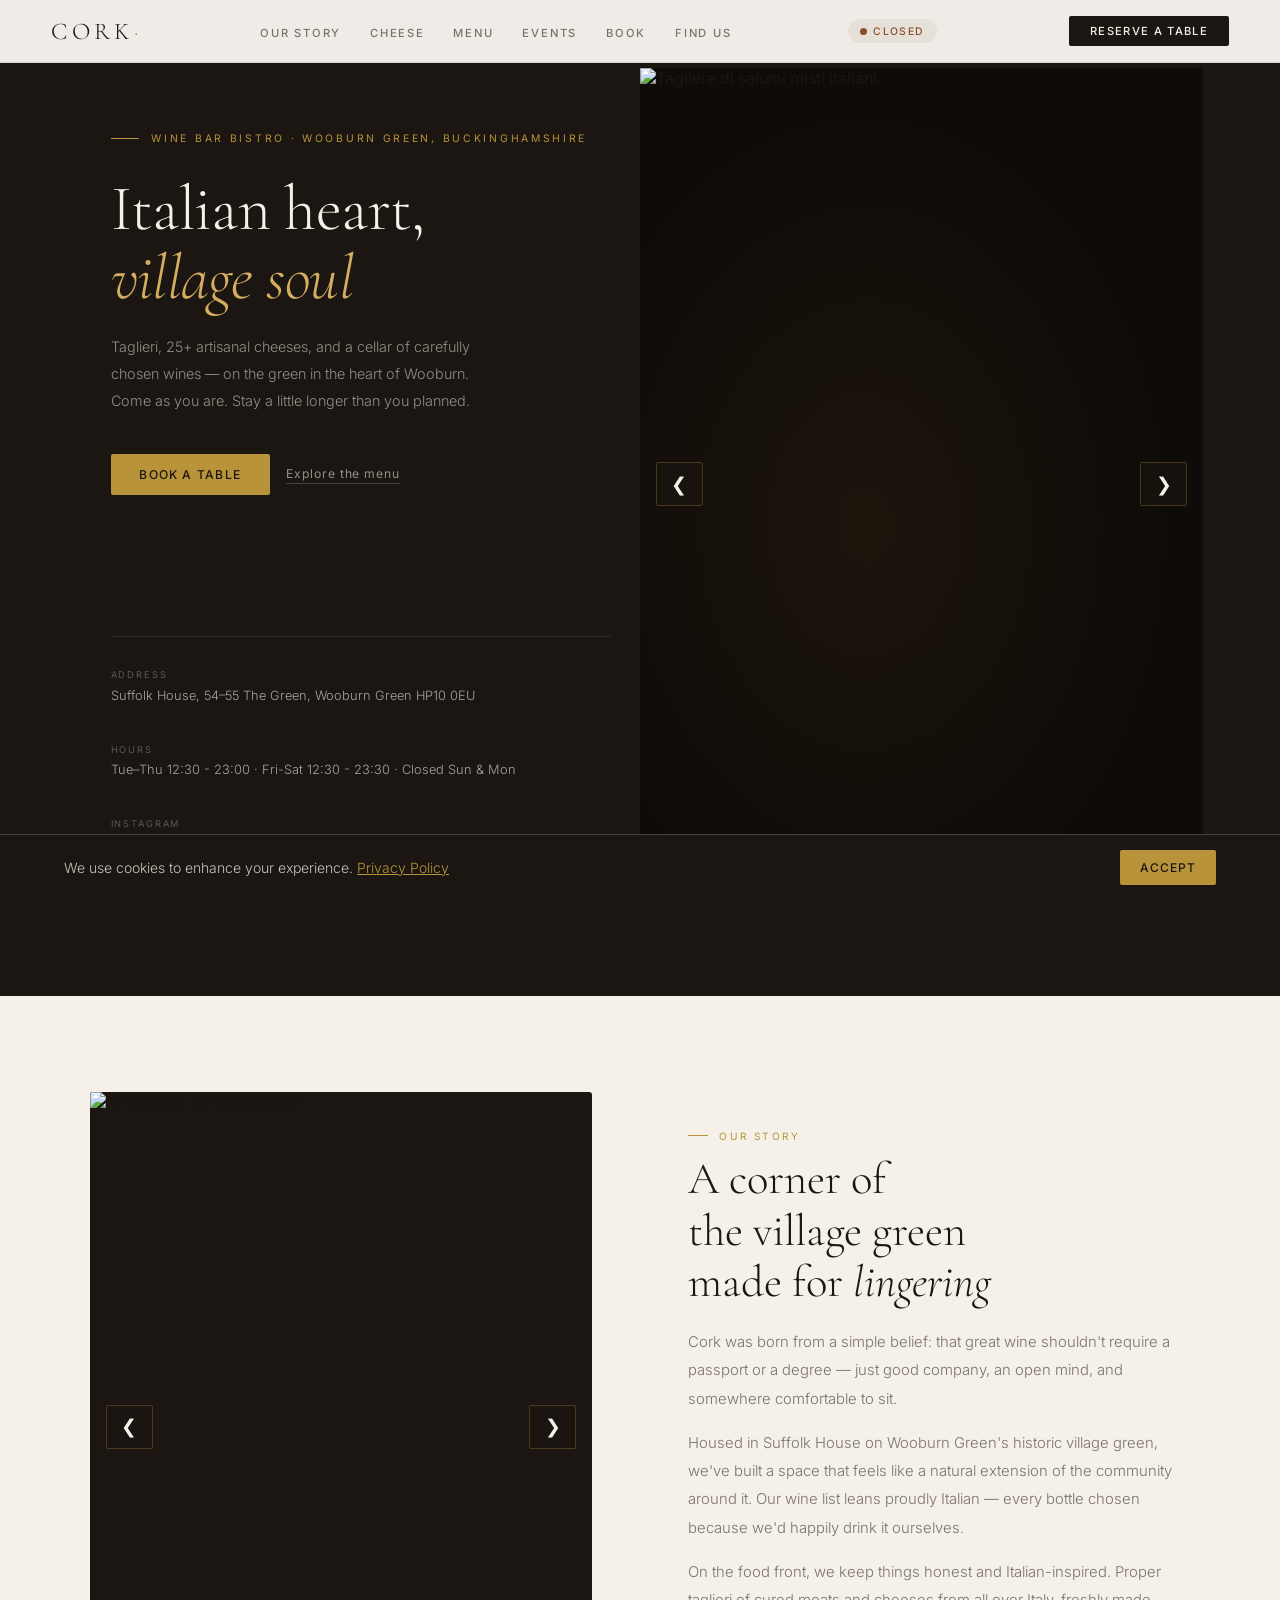
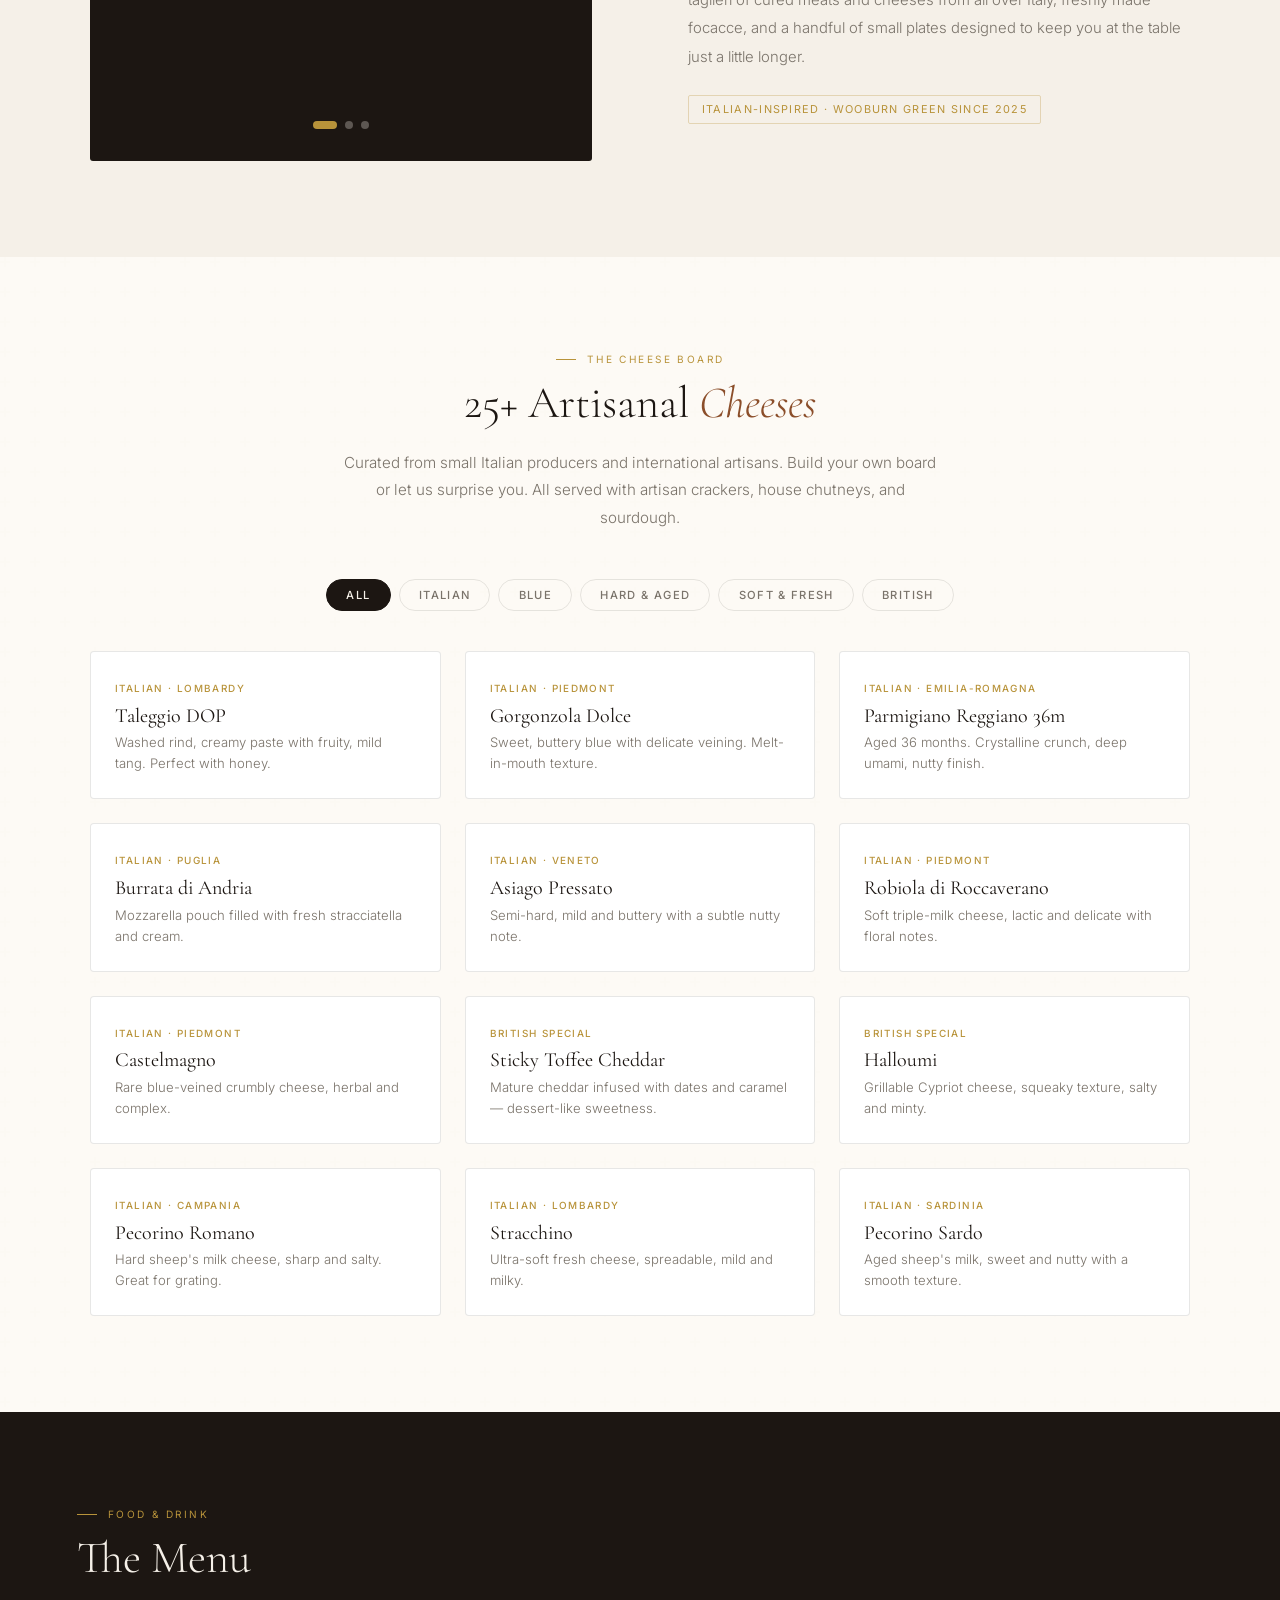
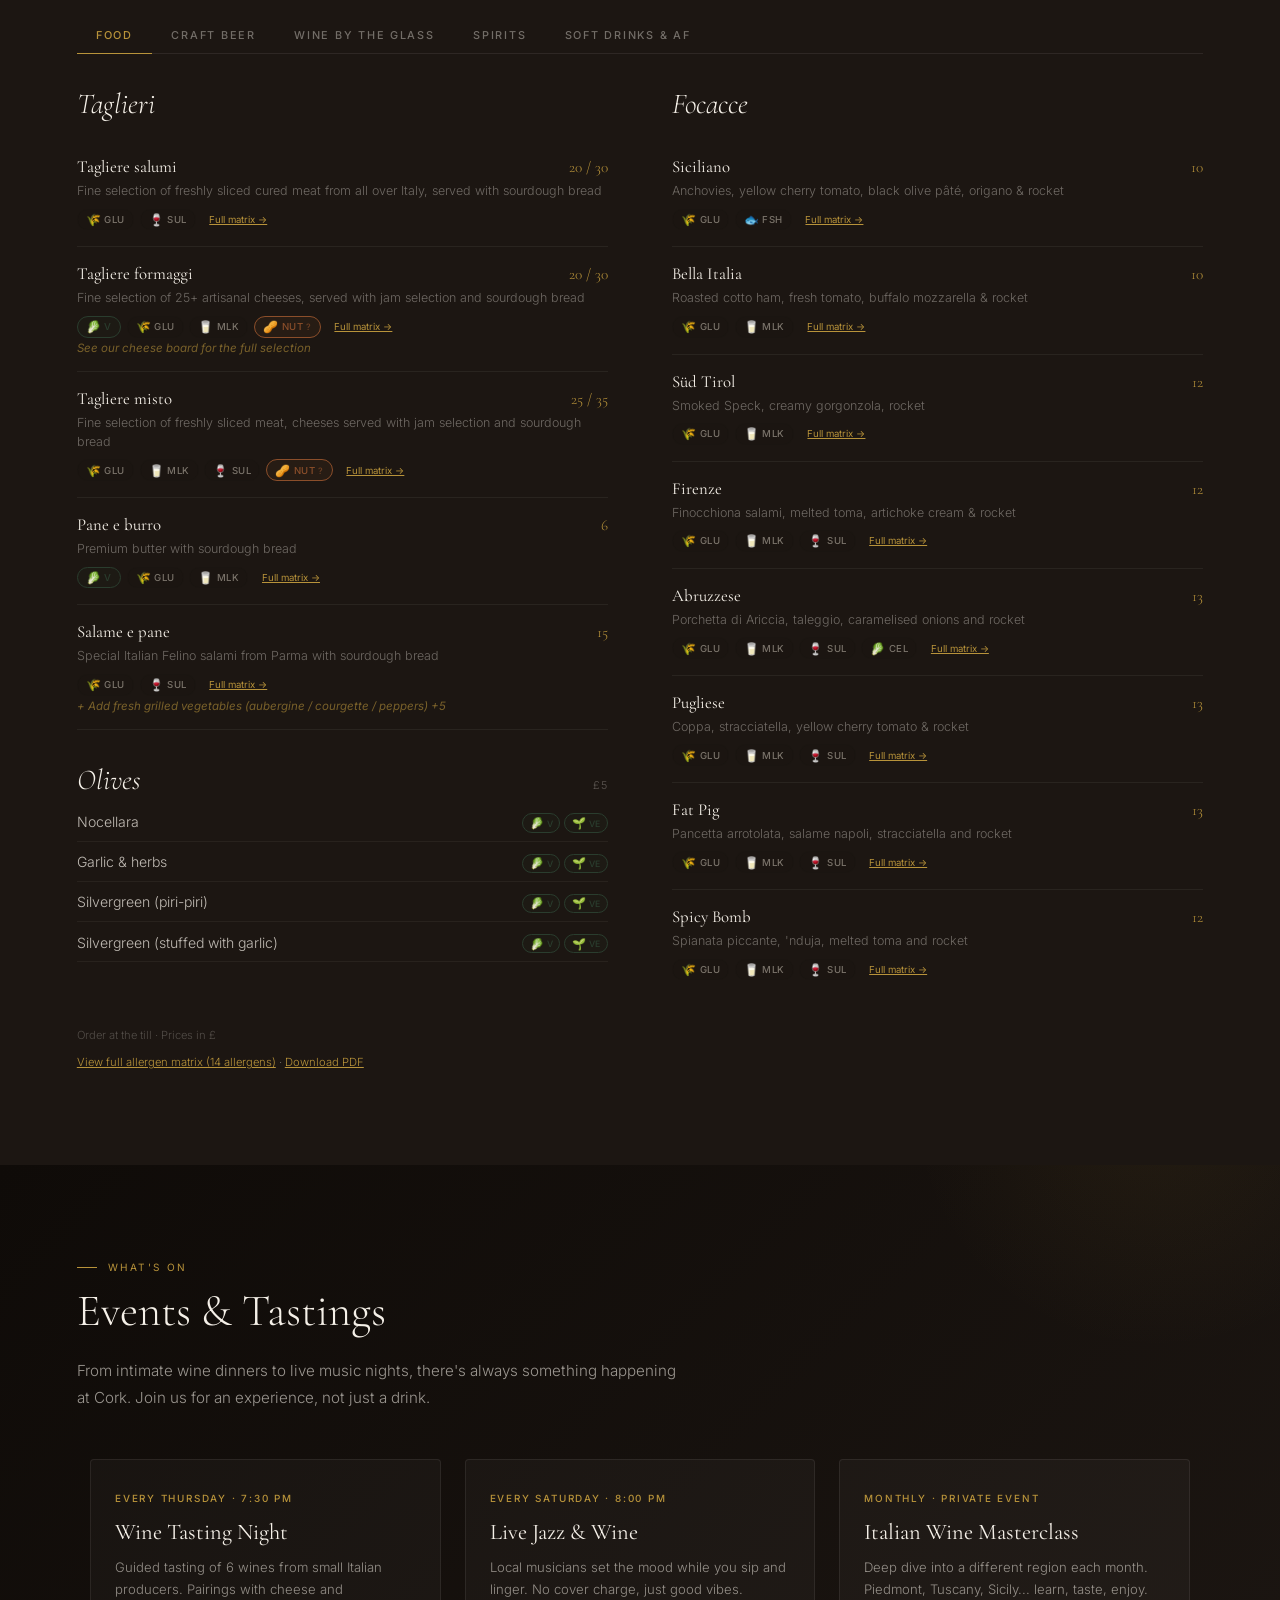
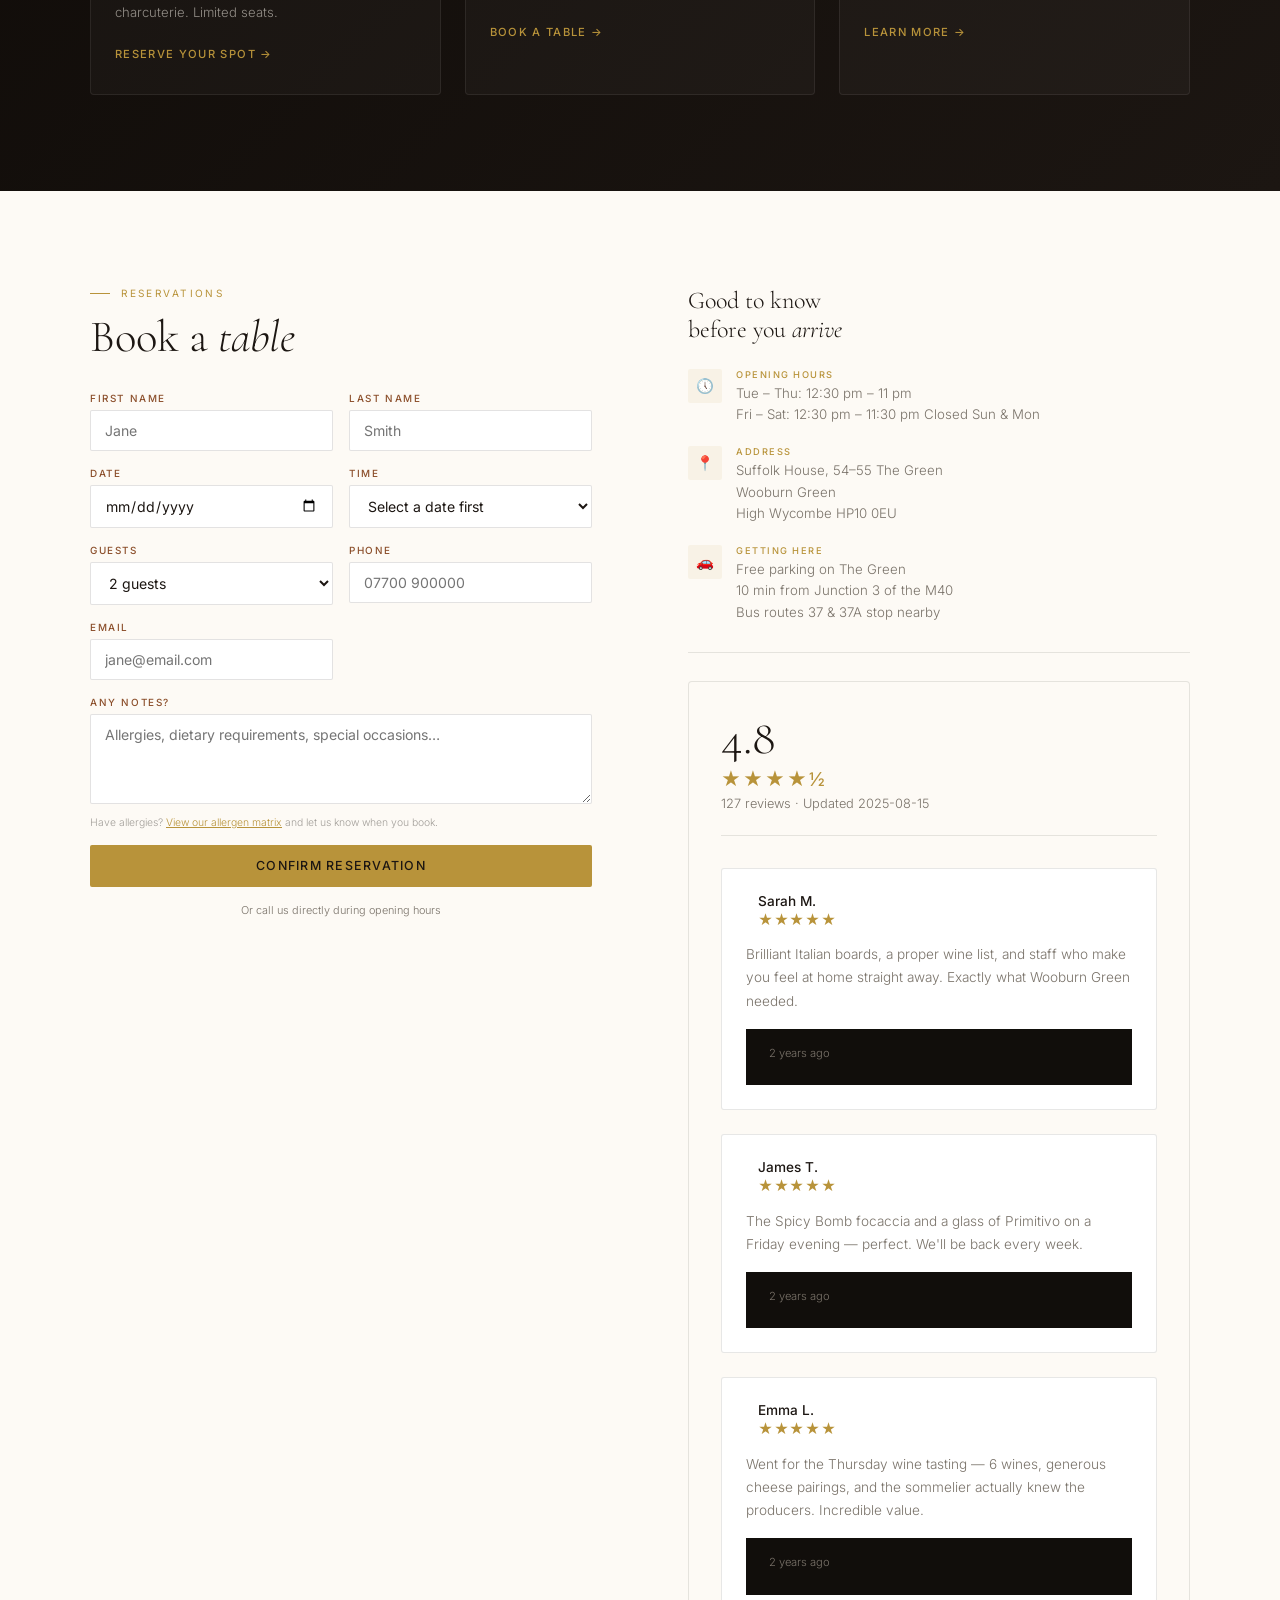
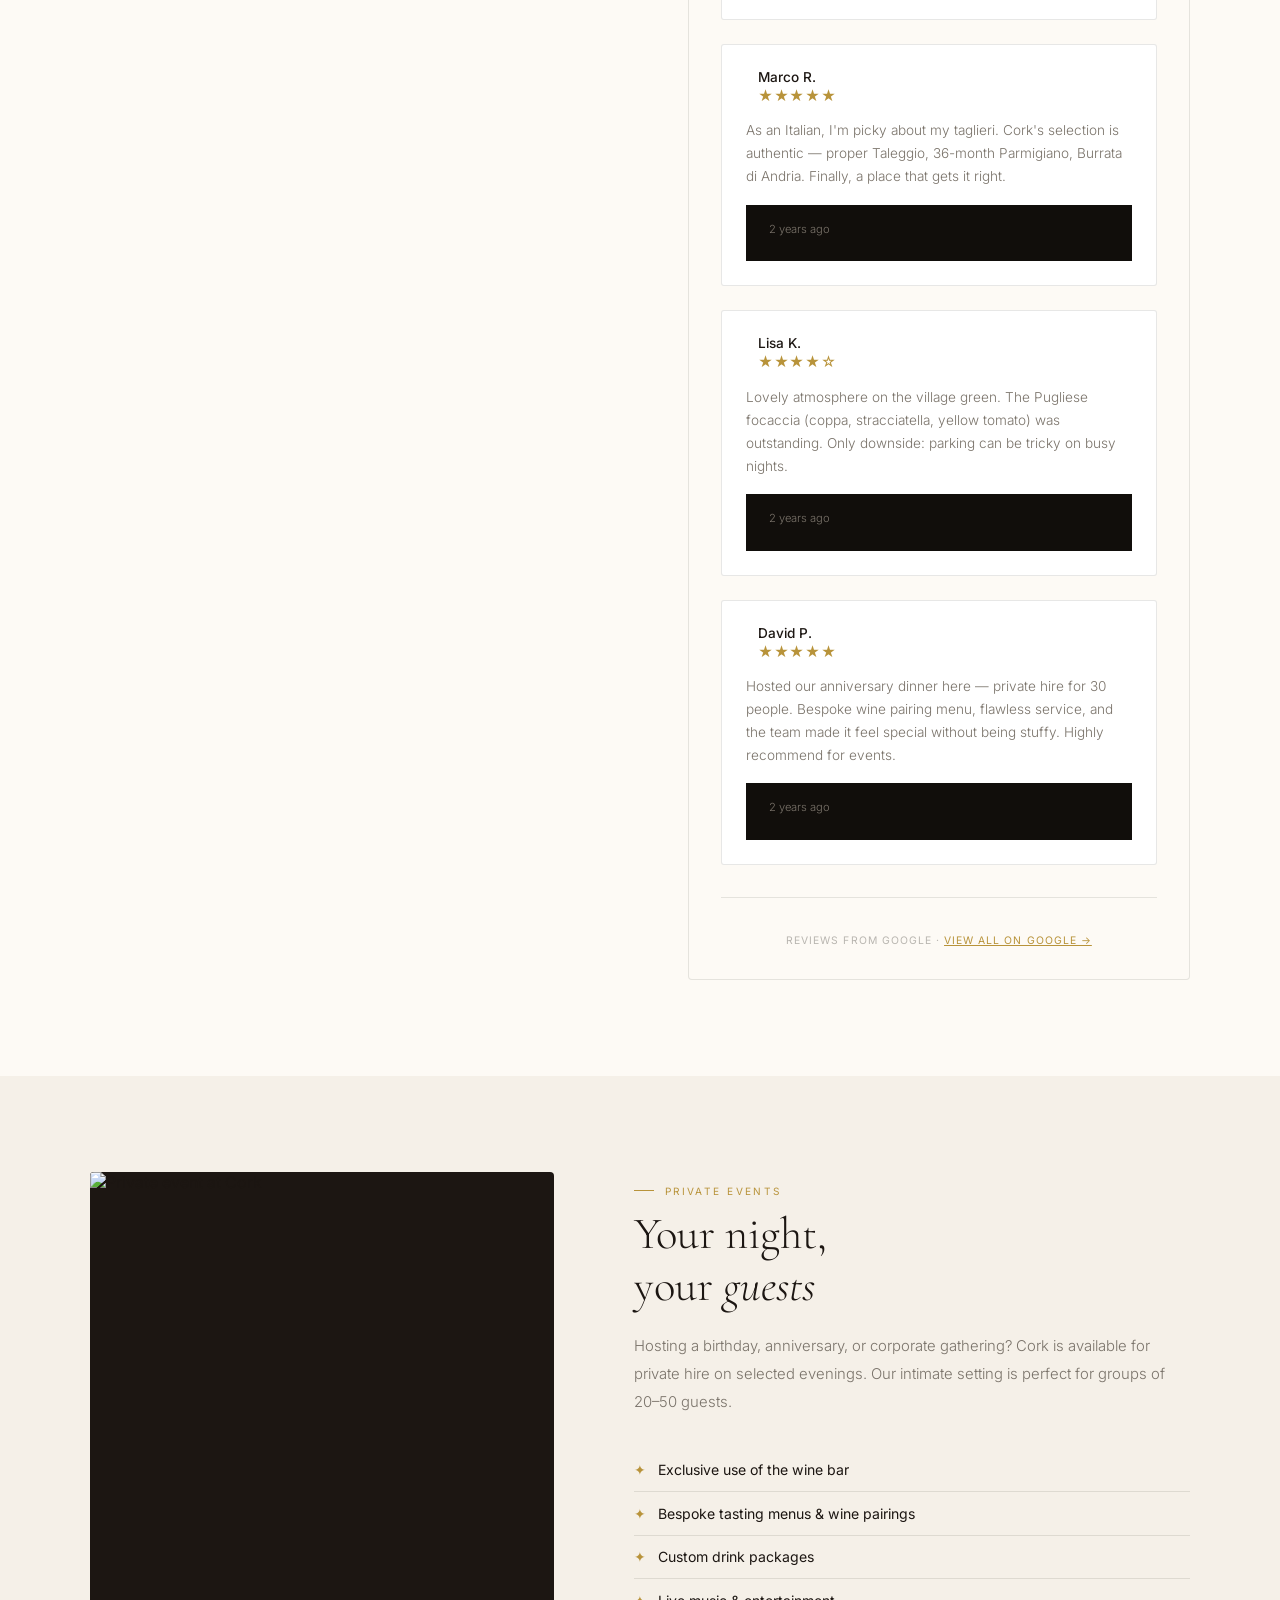
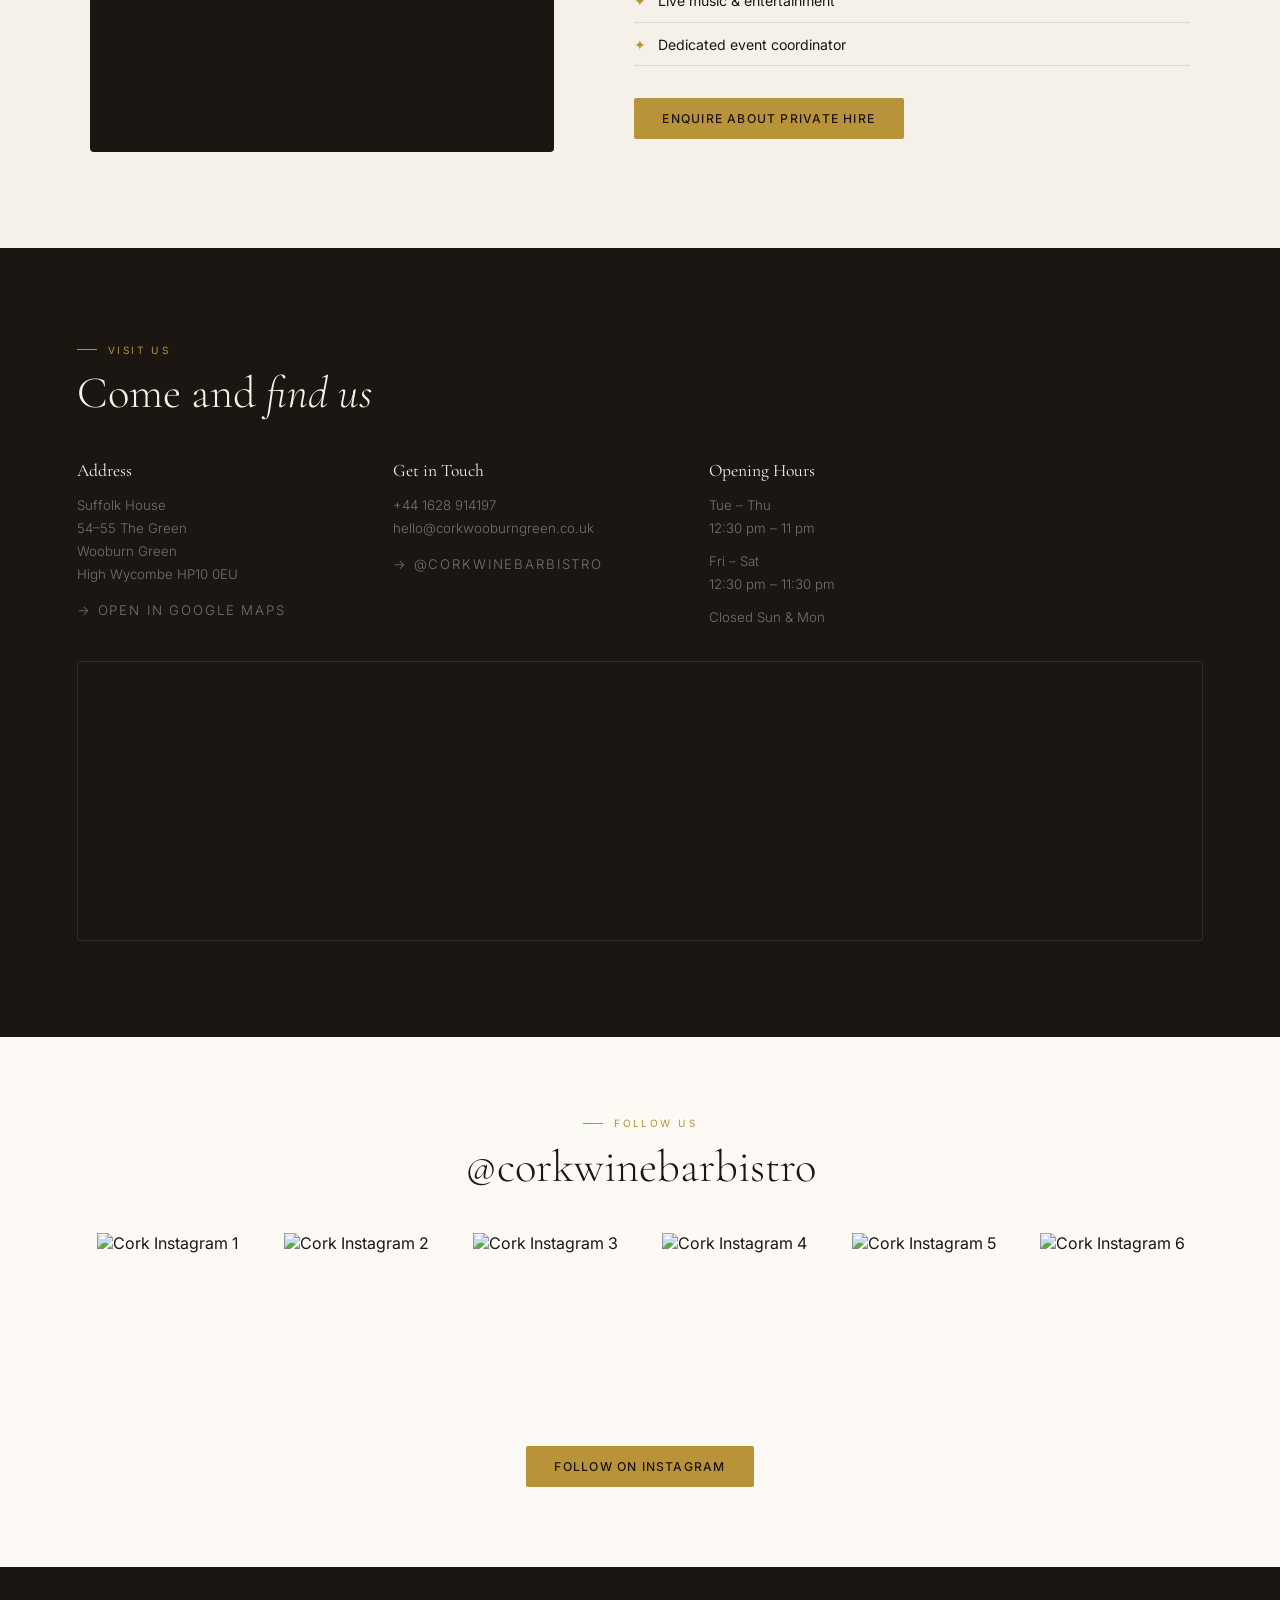
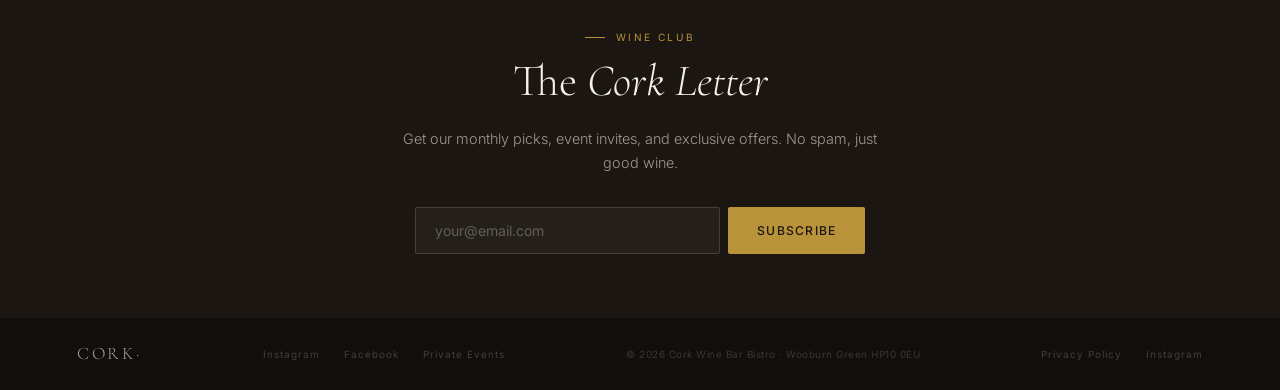
==== commit 557550d9: "Add local reviews widget (reviews.json) - no API key needed" ====
--- a/index.html
+++ b/index.html
@@ -722,10 +722,9 @@
           </div>
         </div>
         <hr class="div">
-        <!-- Google Reviews Widget -->
-        <div id="google-reviews" data-google-reviews 
-             data-place-id="YOUR_PLACE_ID_HERE" 
-             data-api-key="YOUR_API_KEY_HERE"
+        <!-- Local Reviews Widget -->
+        <div id="reviews-widget" data-reviews-widget 
+             data-json-url="reviews.json"
              data-max-reviews="6"></div>
       </div>
     </div>
@@ -846,7 +845,7 @@
   </div>
 
   <script src="allergen-data.js"></script>
-  <script src="google-reviews.js"></script>
+  <script src="reviews-widget.js"></script>
   <script src="script.js"></script>
 </body>
 
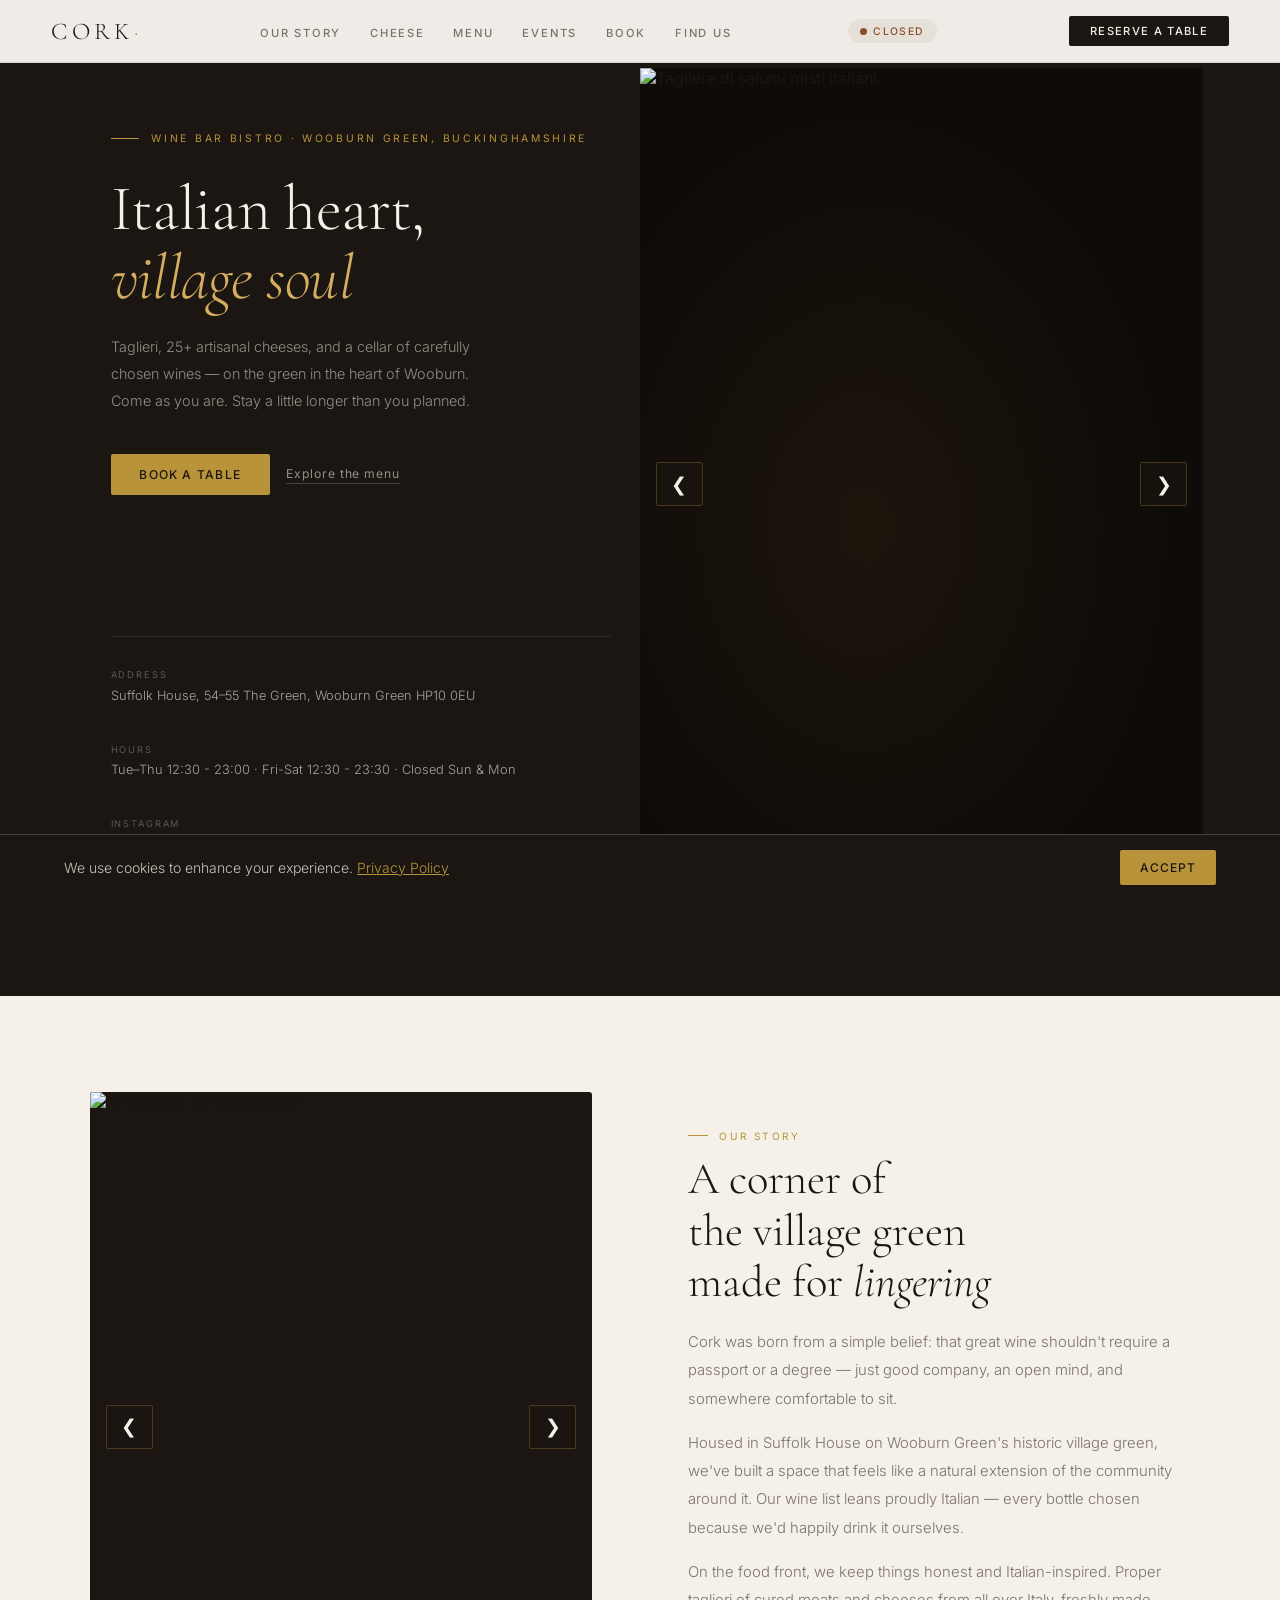
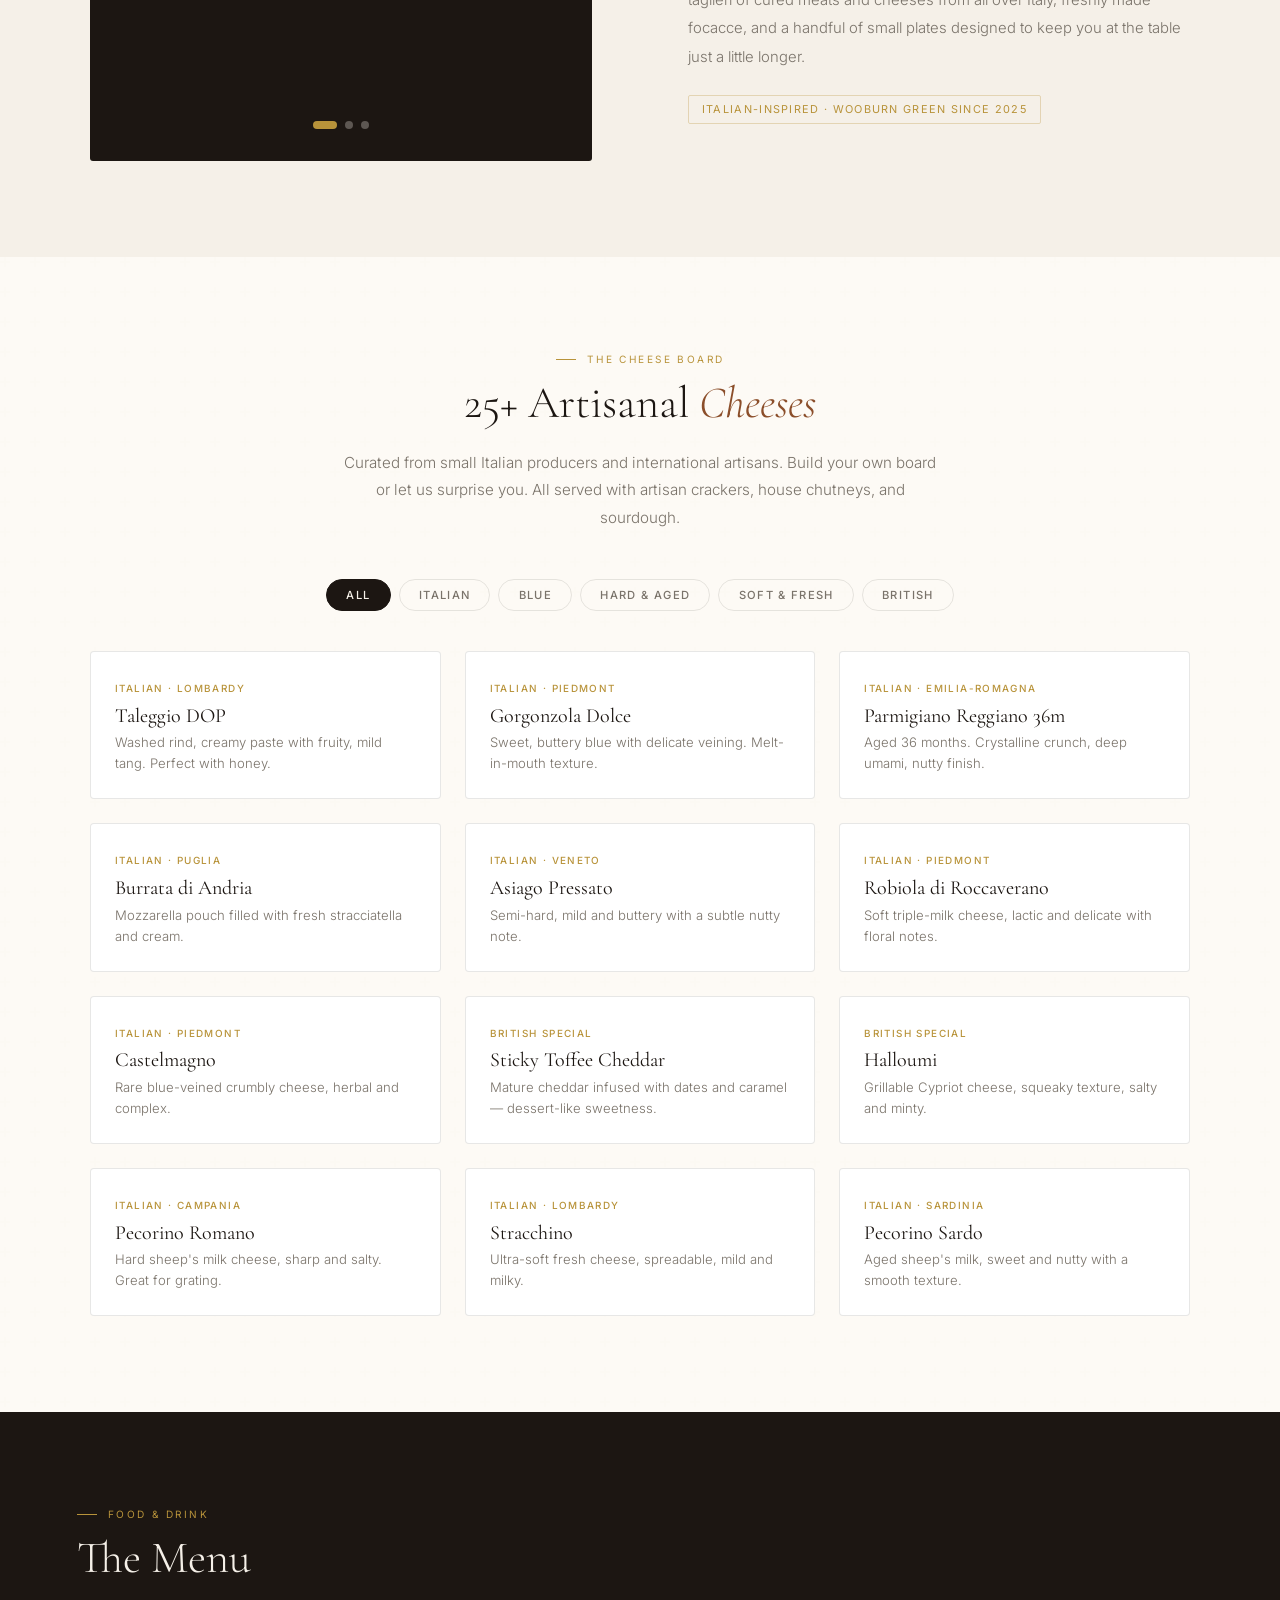
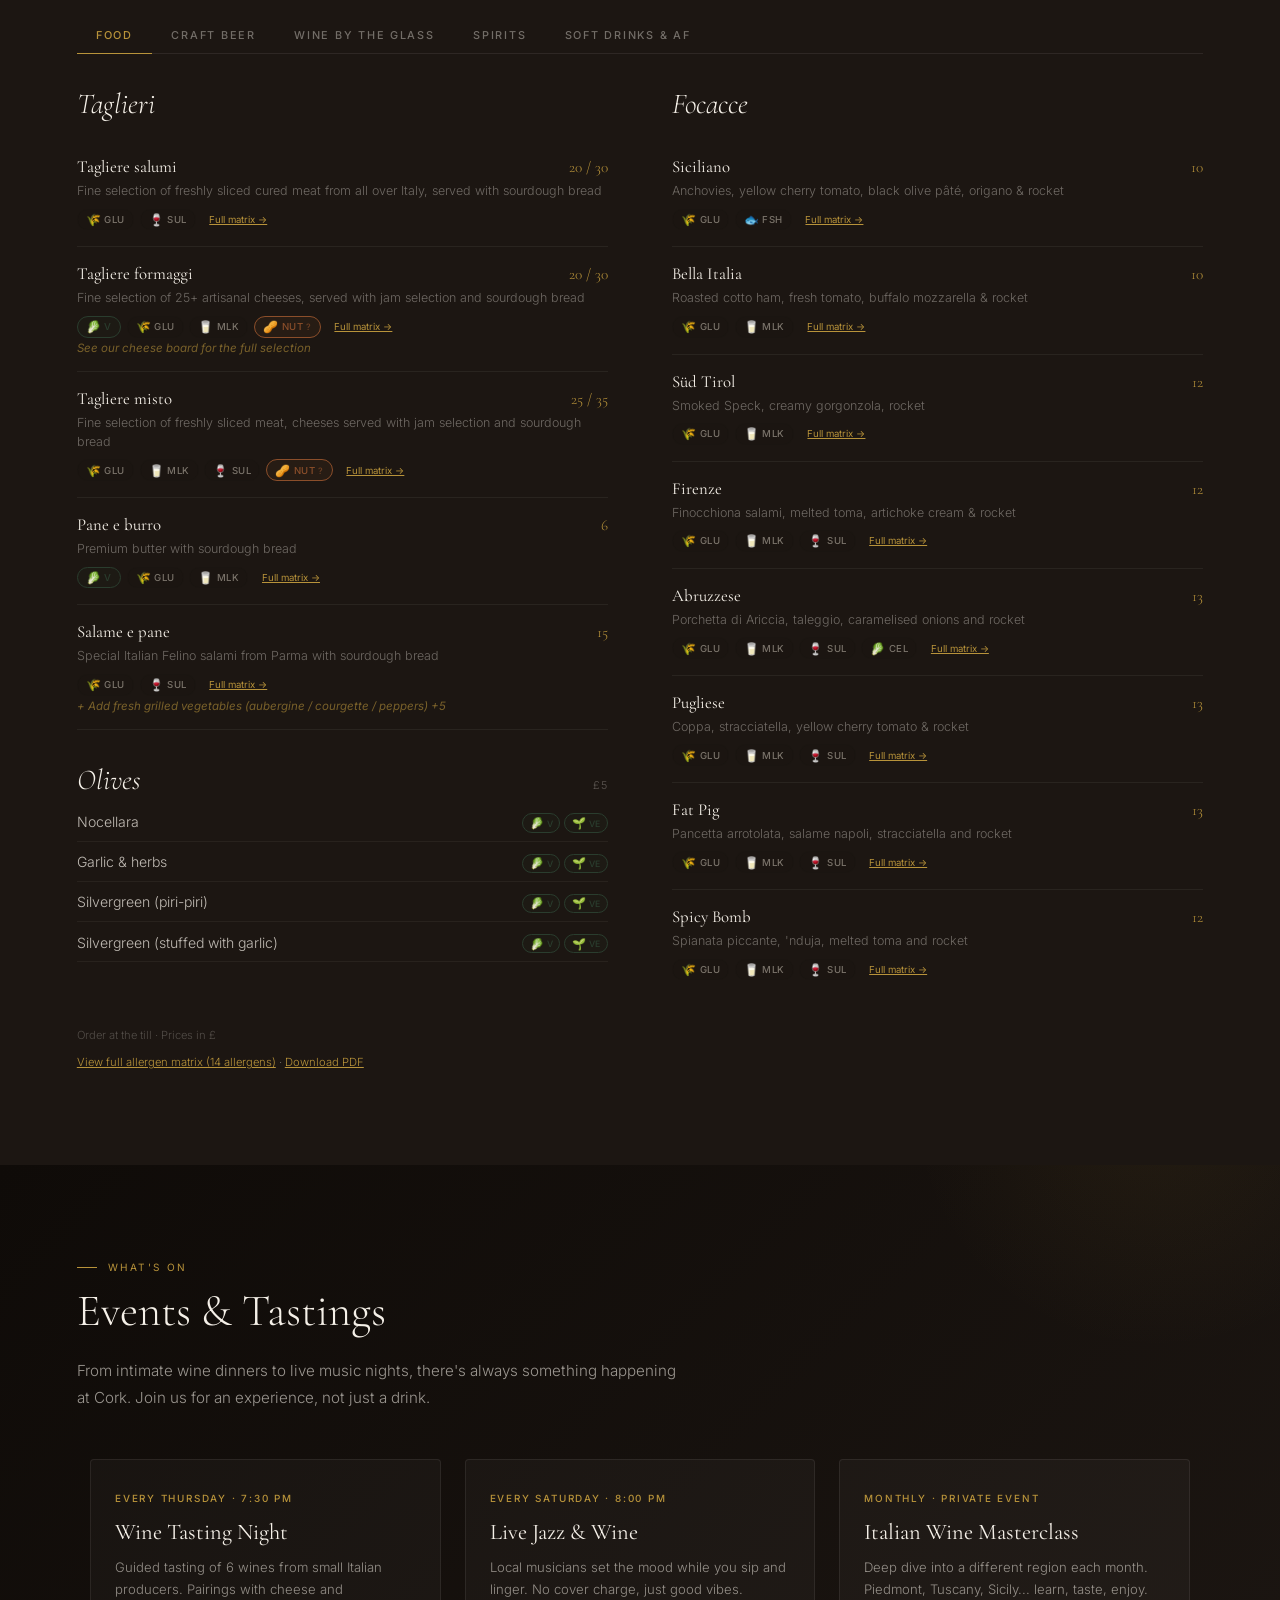
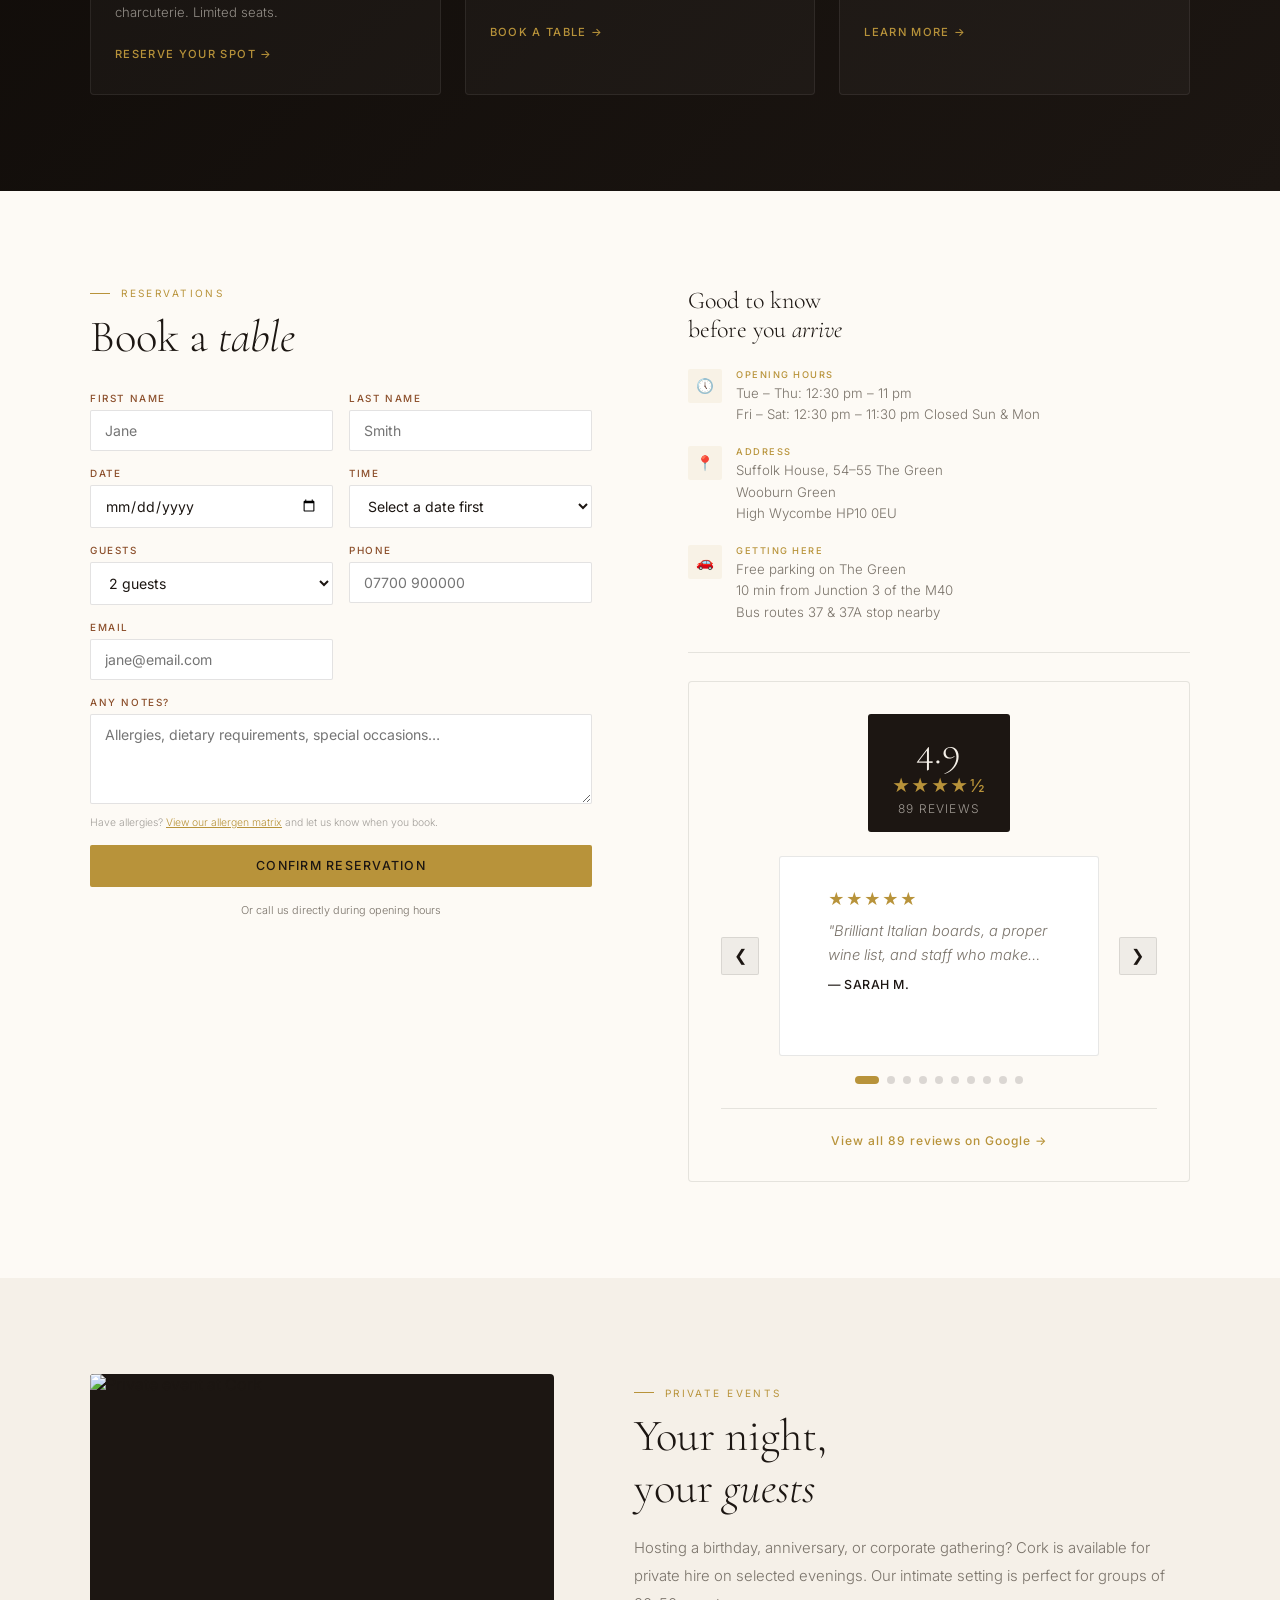
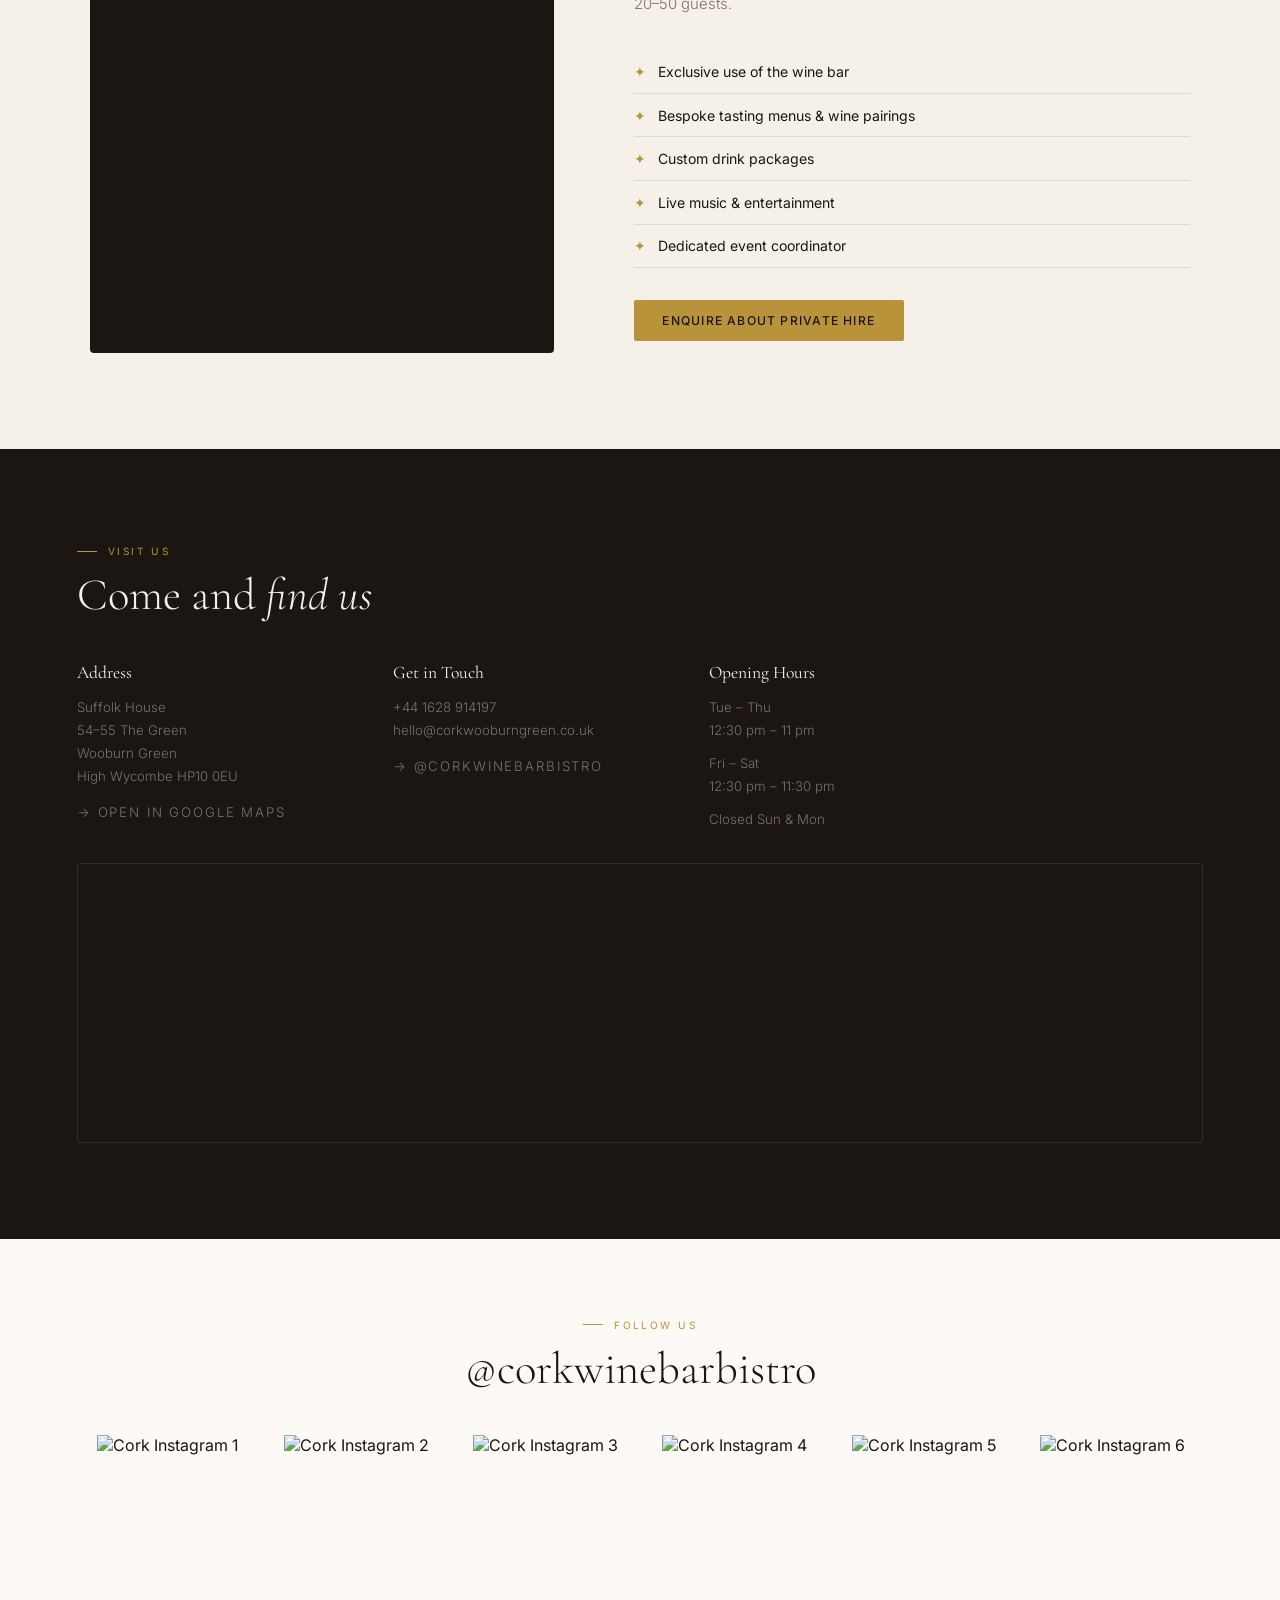
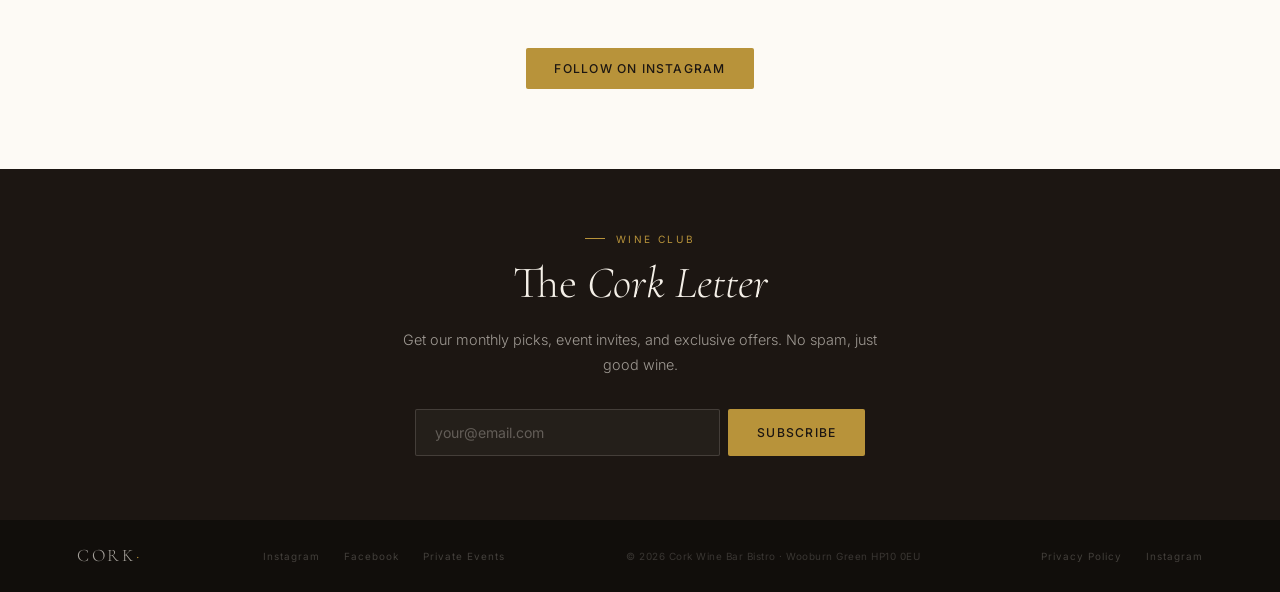
==== commit 0c8d76c3: "Fix wine bottle prices: Malbec £30, Chianti £33" ====
--- a/index.html
+++ b/index.html
@@ -412,10 +412,10 @@
               <div class="wprices"><span>7.9</span><span>10.8</span><span>28</span></div>
             </div>
             <div class="wr"><span class="wname">Malbec</span>
-              <div class="wprices"><span>10.5</span><span>13</span><span>10</span></div>
+              <div class="wprices"><span>10.5</span><span>13</span><span>30</span></div>
             </div>
             <div class="wr"><span class="wname">Chianti</span>
-              <div class="wprices"><span>9.5</span><span>12.7</span><span>11</span></div>
+              <div class="wprices"><span>9.5</span><span>12.7</span><span>33</span></div>
             </div>
             <div class="wr"><span class="wname">Primitivo</span>
               <div class="wprices"><span>10.7</span><span>14.6</span><span>38</span></div>
--- a/style.css
+++ b/style.css
@@ -767,8 +767,15 @@
 }
 
 @keyframes popIn {
-    from { opacity: 0; transform: scale(0.9); }
-    to { opacity: 1; transform: scale(1); }
+    from {
+        opacity: 0;
+        transform: scale(0.9);
+    }
+
+    to {
+        opacity: 1;
+        transform: scale(1);
+    }
 }
 
 .mpanel {
@@ -1940,29 +1947,215 @@
     letter-spacing: 0.1em;
 }
 
-/* Mobile adjustments */
-@media (max-width: 768px) {
-    .google-reviews-widget {
-        padding: 1.5rem;
-    }
-
-    .g-rating-value {
-        font-size: 2.5rem;
-    }
-
-    .g-reviews-grid {
-        grid-template-columns: 1fr;
-    }
-
-    .g-reviews-summary {
-        flex-direction: column;
-        align-items: stretch;
-    }
-
-    .g-write-review {
-        text-align: center;
-    }
-}
+/* REVIEWS CAROUSEL WIDGET */
+/* ── Reviews Widget (rv-* isolated classes) ── */
+
+.rv-widget {
+    background: var(--warm);
+    border: 1px solid var(--bw);
+    border-radius: 4px;
+    padding: 2rem;
+    font-family: var(--fb);
+}
+
+.rv-loading-text {
+    text-align: center;
+    color: var(--stone);
+    padding: 2rem 0;
+    font-size: 0.9rem;
+}
+
+/* Top row: badge centrato */
+.rv-top {
+    text-align: center;
+    margin-bottom: 1.5rem;
+}
+
+.rv-badge {
+    display: inline-flex;
+    flex-direction: column;
+    align-items: center;
+    gap: 0.3rem;
+    padding: 1rem 1.5rem;
+    background: var(--ink);
+    border-radius: 3px;
+    color: var(--cream);
+}
+
+.rv-badge-score {
+    font-family: var(--fd);
+    font-size: 2.5rem;
+    font-weight: 300;
+    line-height: 1;
+}
+
+.rv-badge-stars {
+    color: var(--gold);
+    font-size: 1.1rem;
+    letter-spacing: 0.08em;
+}
+
+.rv-badge-count {
+    font-size: 0.75rem;
+    color: rgba(245, 240, 232, 0.6);
+    font-weight: 300;
+    text-transform: uppercase;
+    letter-spacing: 0.1em;
+}
+
+/* Carousel row: prev btn + card + next btn */
+.rv-carousel {
+    display: flex;
+    align-items: center;
+    gap: 1.25rem;
+}
+
+/* Fixed-height card — wide, space below text so card NEVER resizes */
+.rv-card {
+    flex: 1;
+    height: 200px;
+    background: white;
+    border: 1px solid var(--bw);
+    border-radius: 3px;
+    padding: 2rem 3rem;
+    display: flex;
+    flex-direction: column;
+    justify-content: flex-start;
+    overflow: hidden;
+    transition: opacity 0.2s ease;
+}
+
+.rv-card.rv-fade-out {
+    opacity: 0;
+}
+
+.rv-card-inner {
+    display: flex;
+    flex-direction: column;
+    gap: 0.6rem;
+}
+
+.rv-stars {
+    color: var(--gold);
+    font-size: 1rem;
+    letter-spacing: 0.06em;
+}
+
+.rv-text {
+    color: var(--stone);
+    font-size: 0.92rem;
+    line-height: 1.65;
+    font-weight: 300;
+    font-style: italic;
+    margin: 0;
+    display: -webkit-box;
+    -webkit-line-clamp: 2;
+    -webkit-box-orient: vertical;
+    overflow: hidden;
+}
+
+.rv-author {
+    font-weight: 500;
+    color: var(--ink);
+    font-size: 0.78rem;
+    letter-spacing: 0.04em;
+    text-transform: uppercase;
+}
+
+/* Prev / Next — inline with card */
+.rv-btn {
+    flex-shrink: 0;
+    background: rgba(28, 22, 18, 0.06);
+    border: 1px solid var(--bw);
+    color: var(--ink);
+    font-size: 1rem;
+    width: 2.4rem;
+    height: 2.4rem;
+    display: flex;
+    align-items: center;
+    justify-content: center;
+    cursor: pointer;
+    border-radius: 2px;
+    transition: background 0.2s, border-color 0.2s, color 0.2s;
+}
+
+.rv-btn:hover {
+    background: var(--gold);
+    border-color: var(--gold);
+    color: white;
+}
+
+/* Dots — centrati sotto */
+.rv-dots {
+    display: flex;
+    justify-content: center;
+    gap: 0.5rem;
+    margin-top: 1.25rem;
+}
+
+.rv-dot {
+    border: none;
+    width: 8px;
+    height: 8px;
+    border-radius: 50%;
+    background: rgba(28, 22, 18, 0.15);
+    cursor: pointer;
+    padding: 0;
+    transition: background 0.2s, width 0.2s;
+}
+
+.rv-dot.active {
+    background: var(--gold);
+    width: 24px;
+    border-radius: 4px;
+}
+
+.rv-dot:hover {
+    background: var(--gold-l);
+}
+
+/* Footer */
+.rv-footer {
+    text-align: center;
+    margin-top: 1.5rem;
+    padding-top: 1.25rem;
+    border-top: 1px solid var(--bw);
+}
+
+.rv-view-all {
+    color: var(--gold);
+    font-size: 0.75rem;
+    letter-spacing: 0.08em;
+    text-decoration: none;
+    border-bottom: 1px solid transparent;
+    transition: border-color 0.2s;
+    font-weight: 500;
+}
+
+.rv-view-all:hover {
+    border-bottom-color: var(--gold);
+}
+
+/* Mobile */
+@media (max-width: 600px) {
+    .rv-widget {
+        padding: 1.25rem;
+    }
+
+    .rv-badge-score {
+        font-size: 2rem;
+    }
+
+    .rv-card {
+        padding: 1.5rem 1.25rem;
+        height: 200px;
+    }
+
+    .rv-text {
+        font-size: 0.85rem;
+    }
+}
+
 .hamburger {
     display: none;
     background: none;
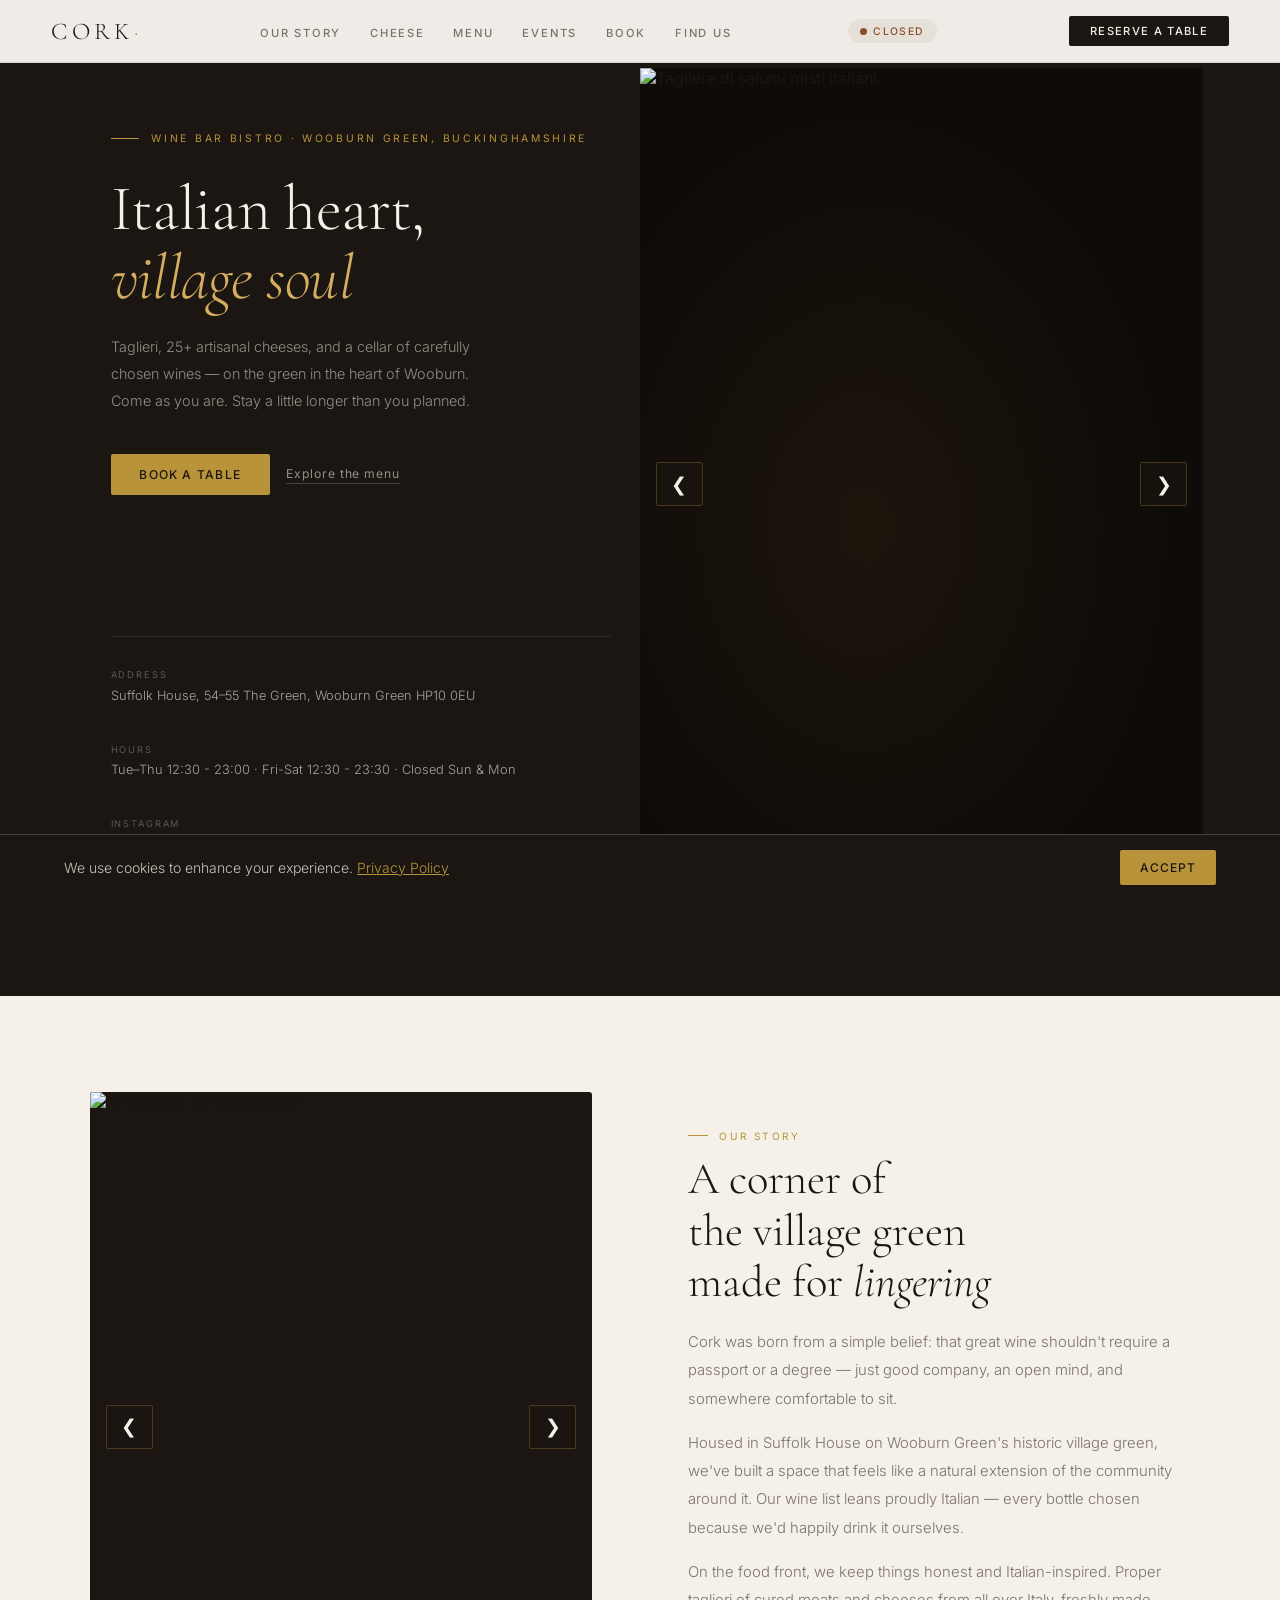
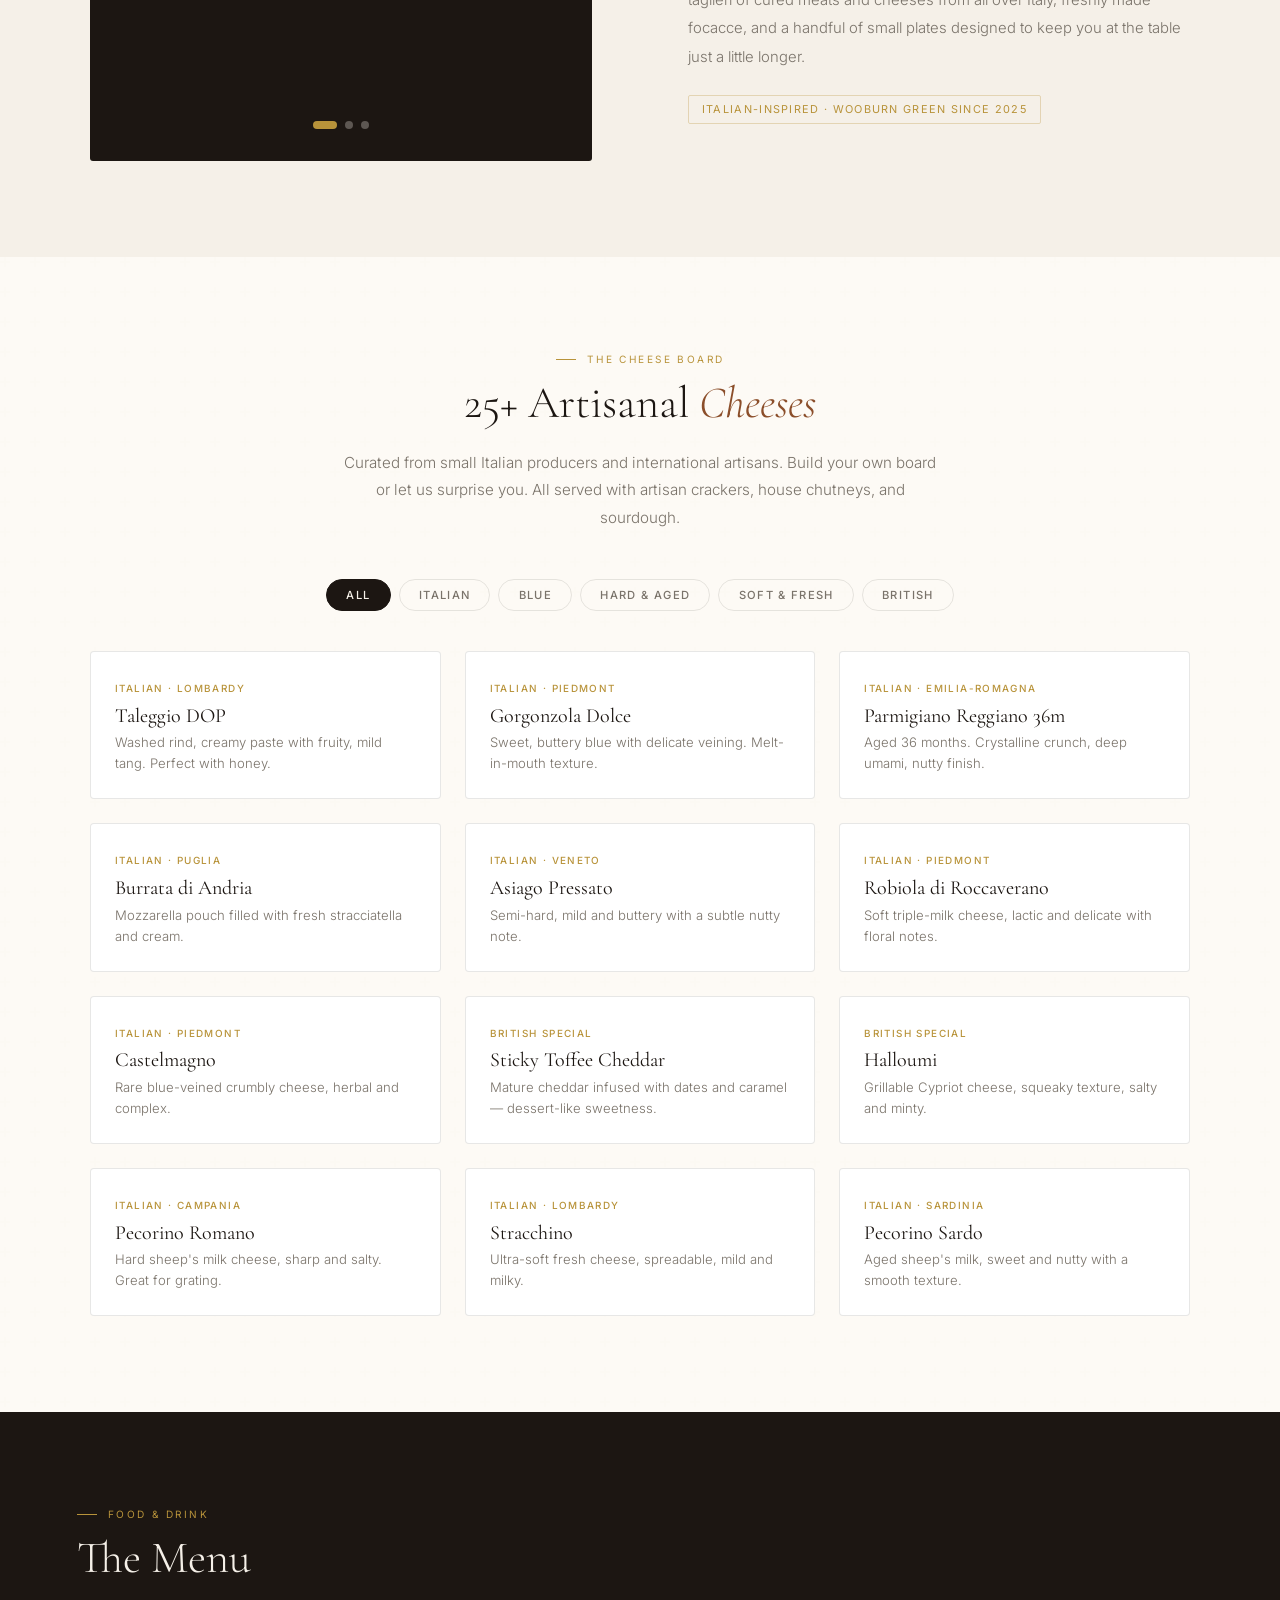
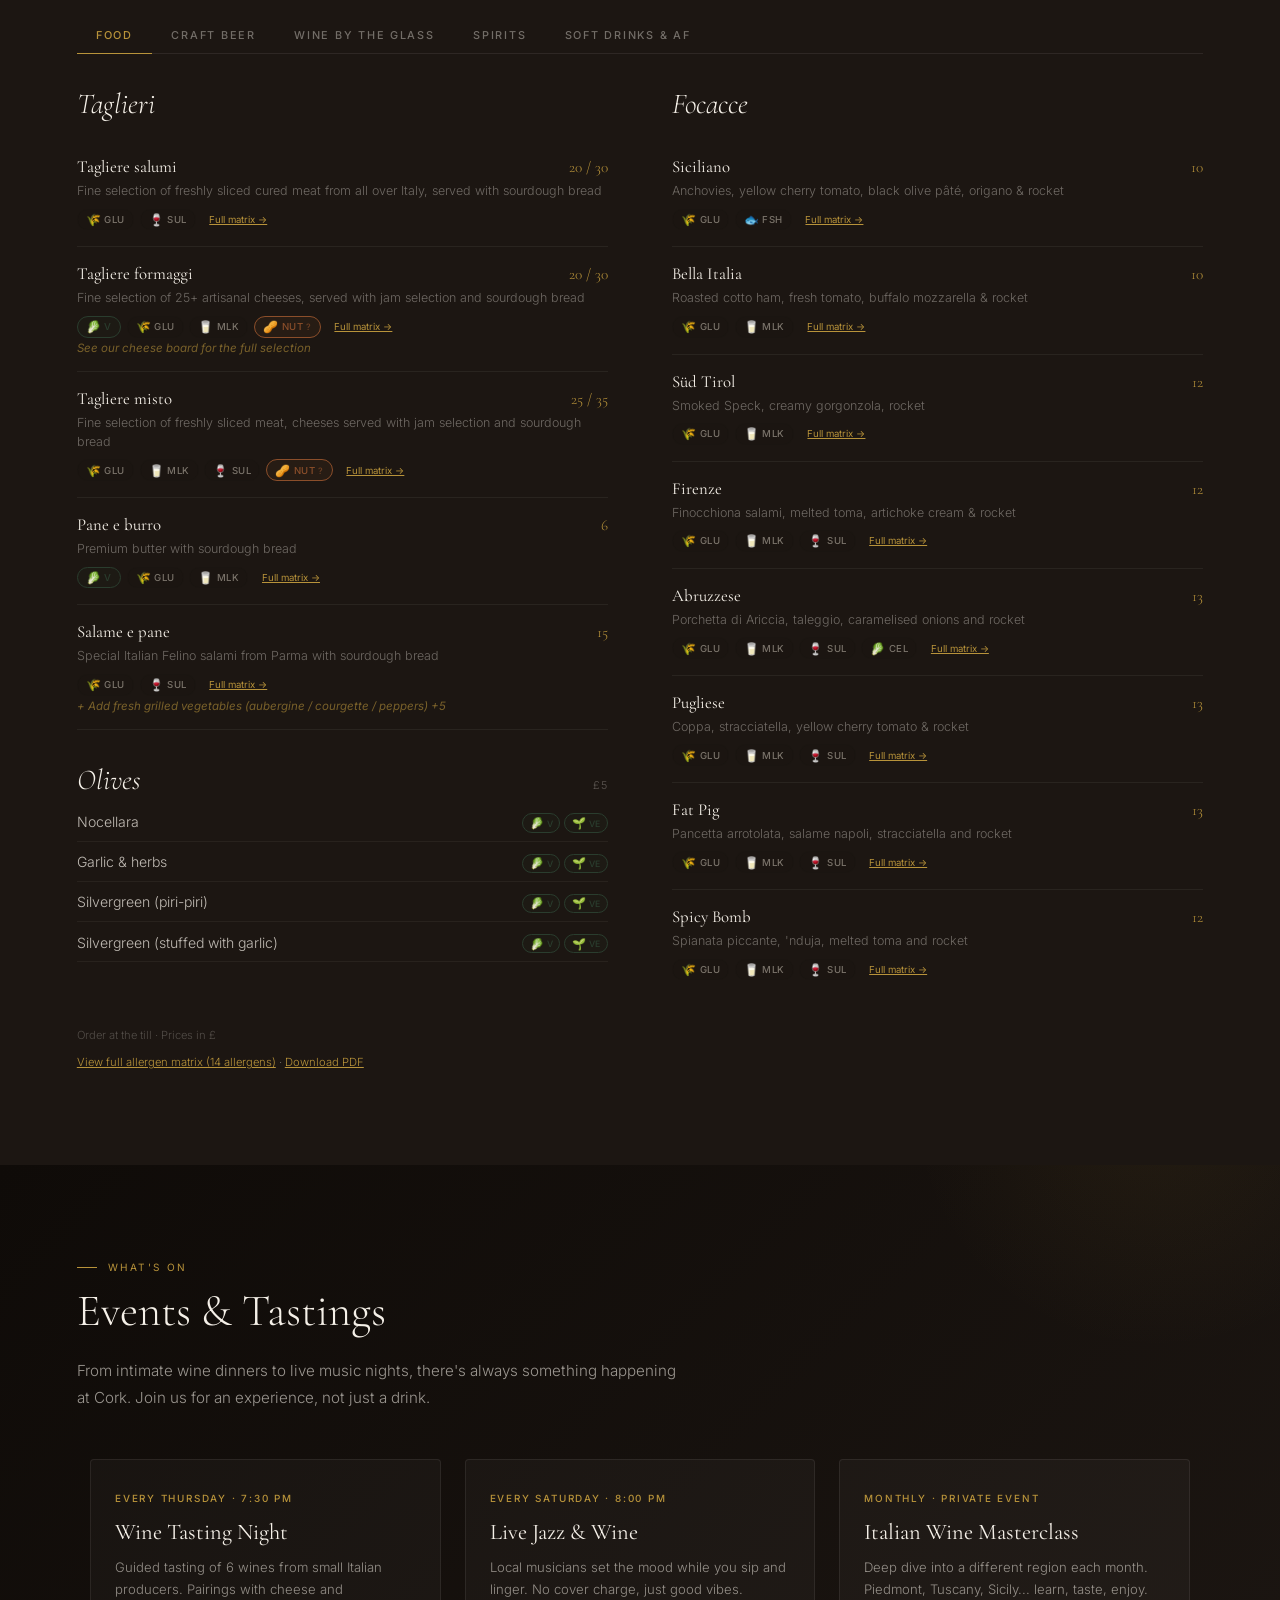
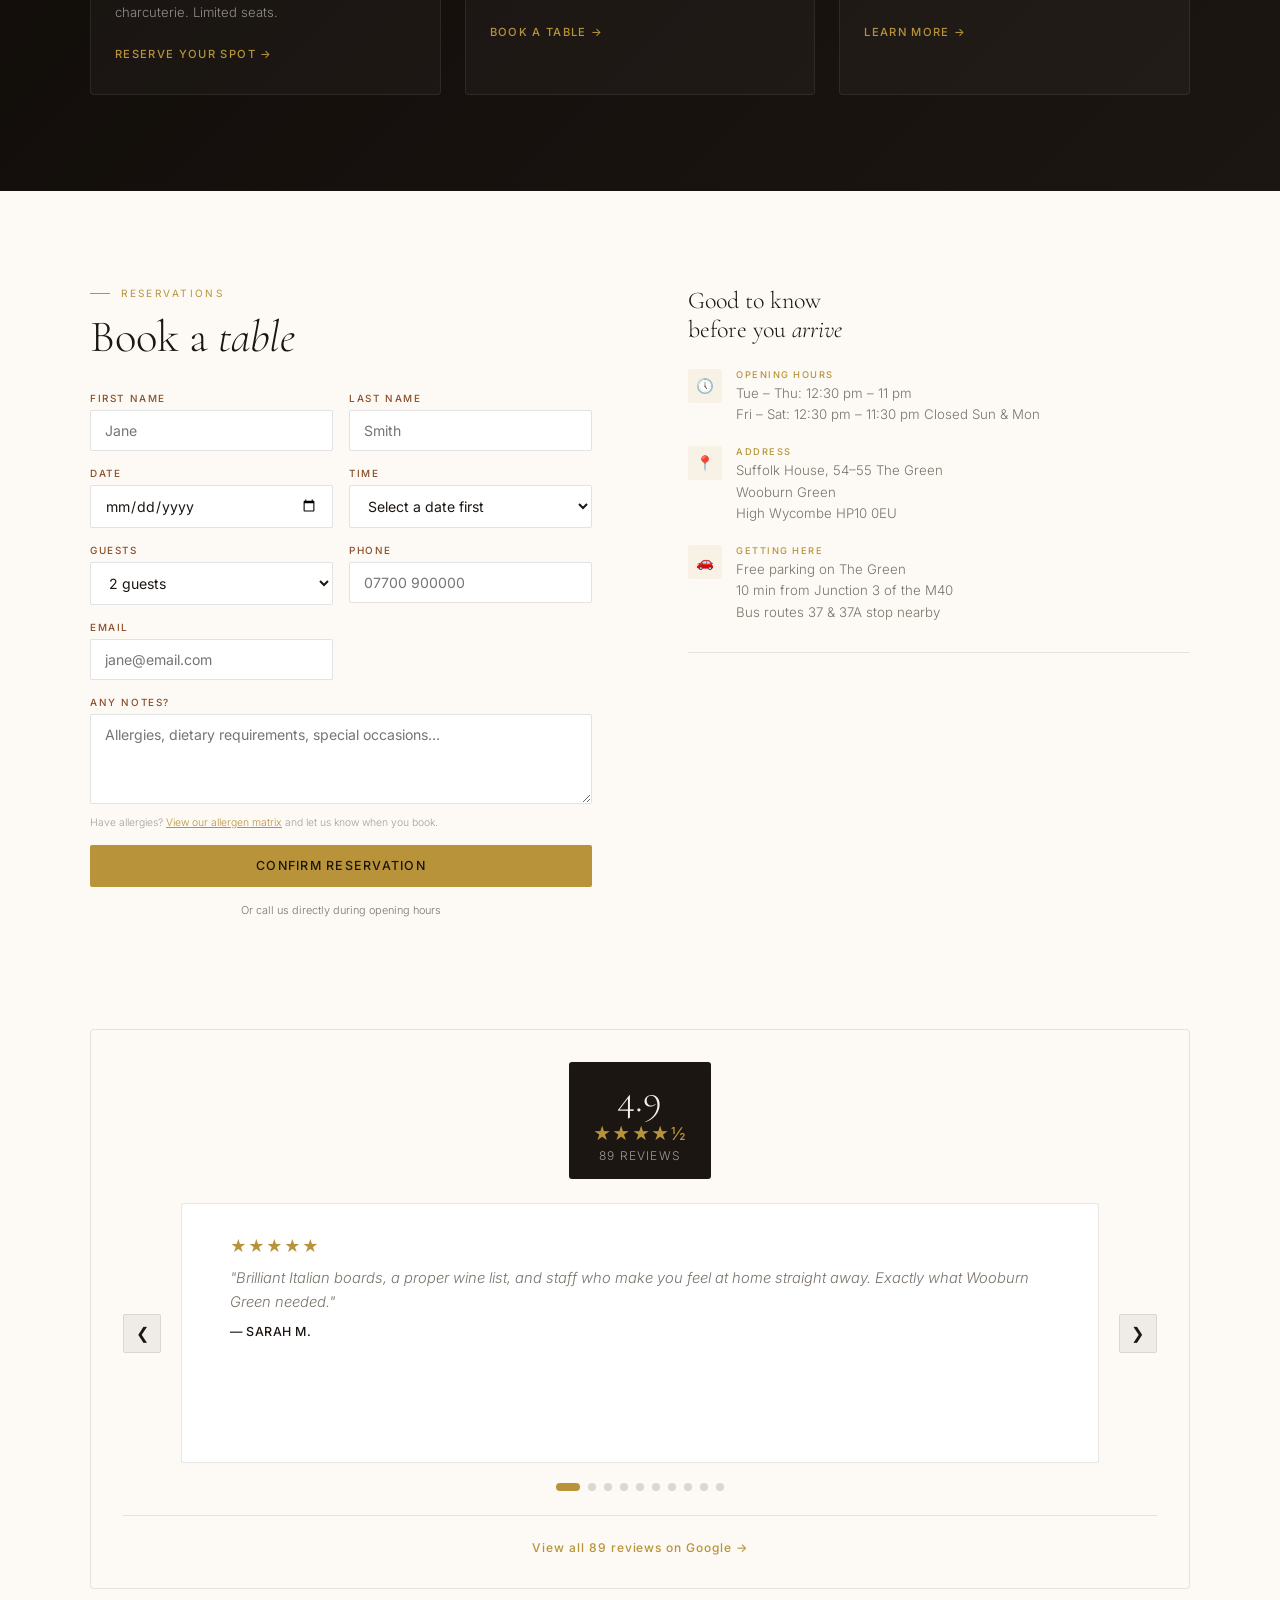
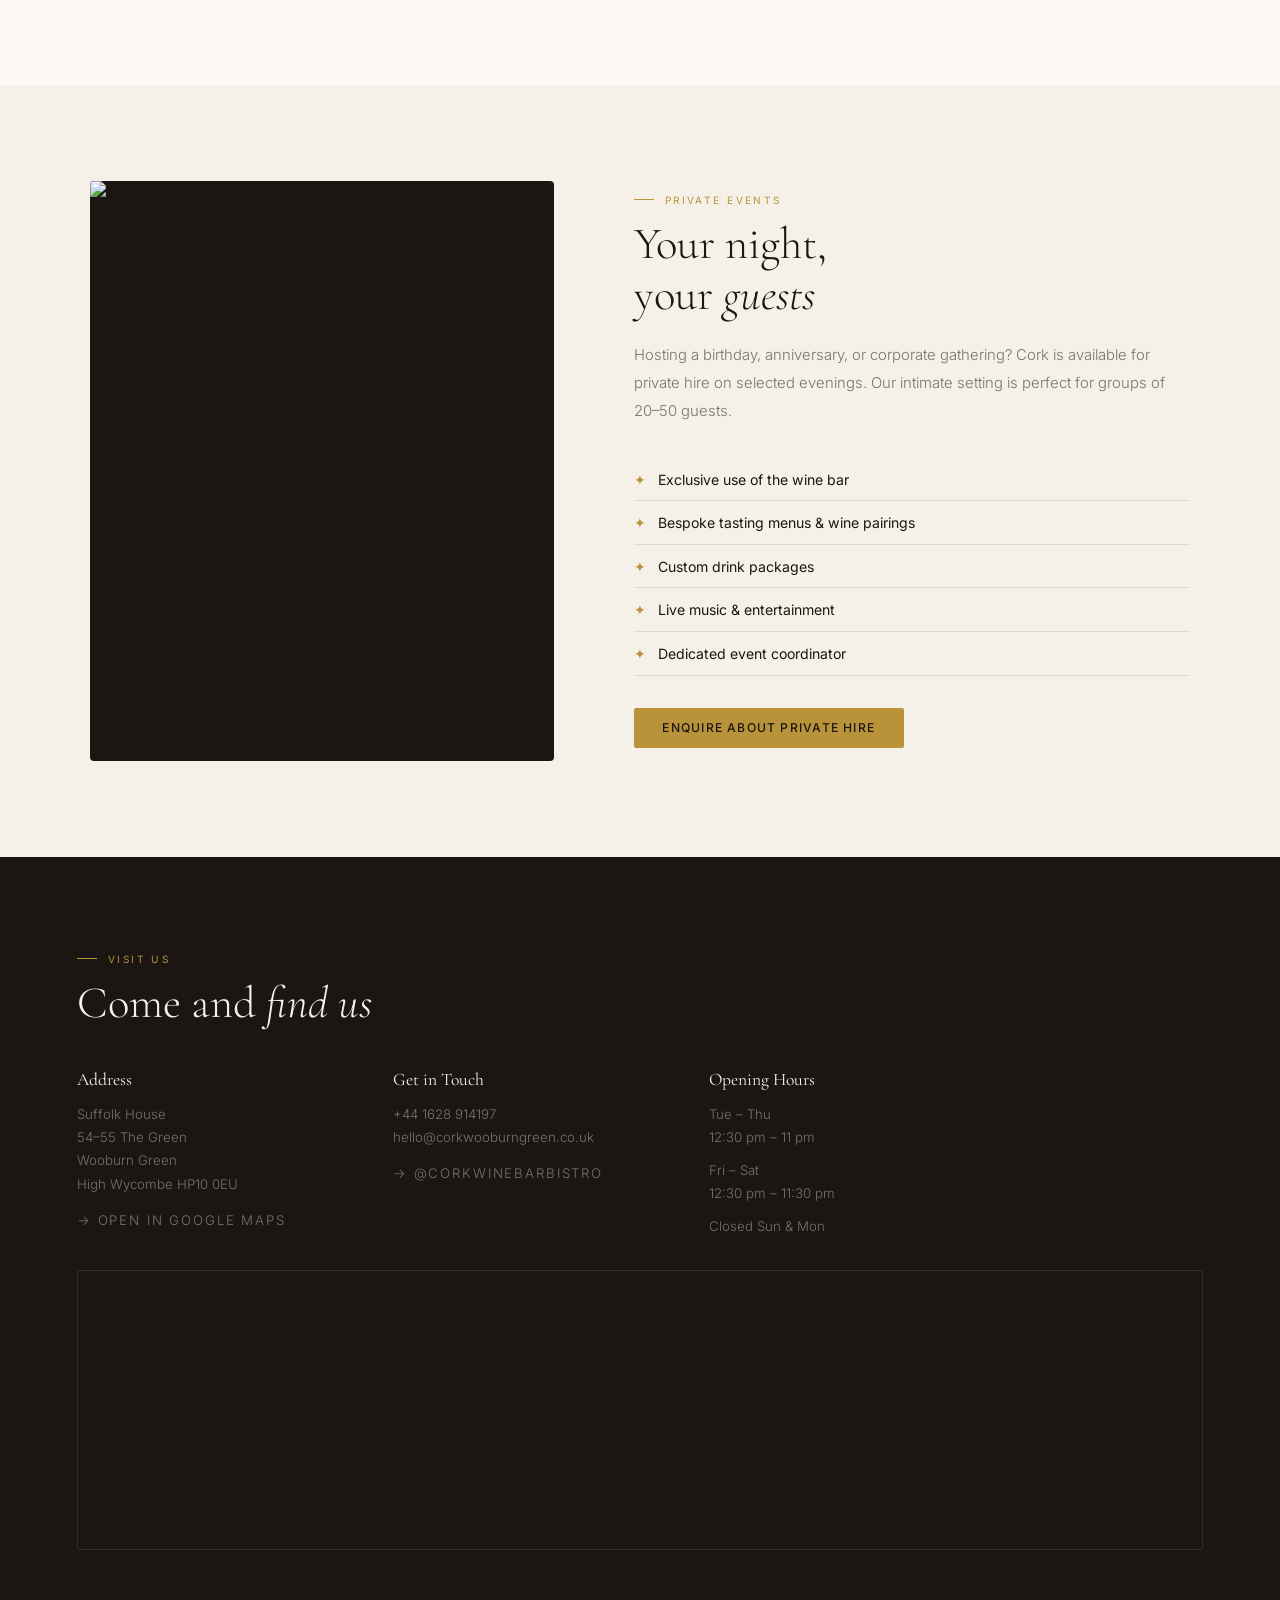
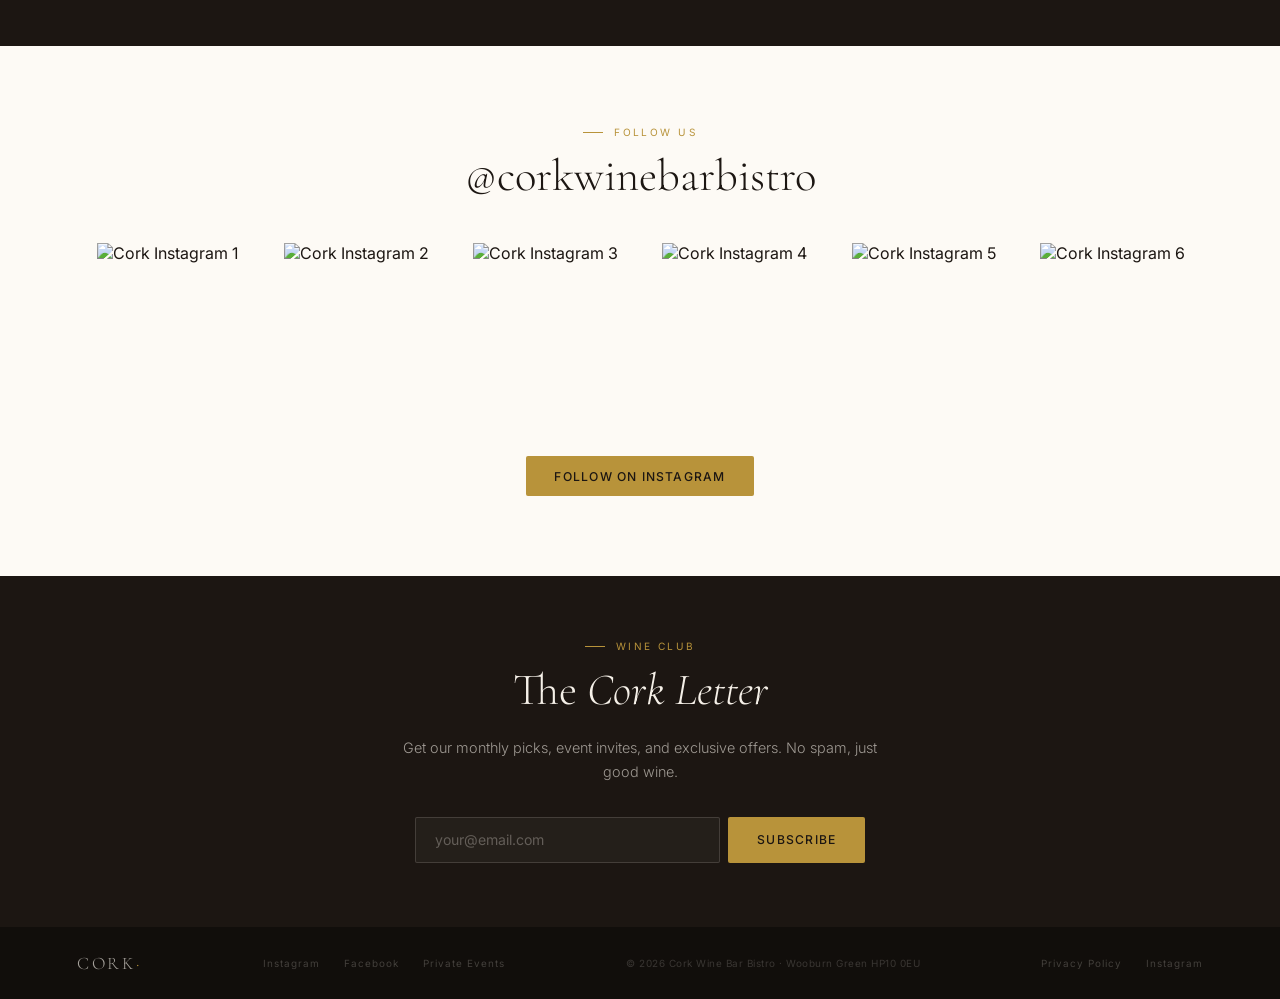
==== commit ab528528: "Widen review widget: full section width, remove 2-line clamp, fixed card height 260px" ====
--- a/index.html
+++ b/index.html
@@ -400,10 +400,10 @@
               <div class="wprices"><span>5.5</span><span>7.5</span><span>20</span></div>
             </div>
             <div class="wr"><span class="wname">Negroamaro</span>
-              <div class="wprices"><span>8.5</span><span>9.5</span><span>21</span></div>
+              <div class="wprices"><span>6.5</span><span>9.5</span><span>23</span></div>
             </div>
             <div class="wr"><span class="wname">Nero d'Avola</span>
-              <div class="wprices"><span>7.9</span><span>9.8</span><span>28</span></div>
+              <div class="wprices"><span>7.3</span><span>9.8</span><span>26</span></div>
             </div>
             <div class="wr"><span class="wname">Montepulciano</span>
               <div class="wprices"><span>7.9</span><span>10.8</span><span>28</span></div>
@@ -412,10 +412,10 @@
               <div class="wprices"><span>7.9</span><span>10.8</span><span>28</span></div>
             </div>
             <div class="wr"><span class="wname">Malbec</span>
-              <div class="wprices"><span>10.5</span><span>13</span><span>30</span></div>
+              <div class="wprices"><span>8.5</span><span>11.5</span><span>30</span></div>
             </div>
             <div class="wr"><span class="wname">Chianti</span>
-              <div class="wprices"><span>9.5</span><span>12.7</span><span>33</span></div>
+              <div class="wprices"><span>9.3</span><span>12.7</span><span>33</span></div>
             </div>
             <div class="wr"><span class="wname">Primitivo</span>
               <div class="wprices"><span>10.7</span><span>14.6</span><span>38</span></div>
@@ -440,7 +440,7 @@
                 <div class="wprices"><span>7.9</span><span>10.8</span><span>28</span></div>
               </div>
               <div class="wr"><span class="wname">Primitivo Rosé</span>
-                <div class="wprices"><span>9.5</span><span>12.7</span><span>35</span></div>
+                <div class="wprices"><span>9.3</span><span>12.7</span><span>33</span></div>
               </div>
               <div class="wr"><span class="wname">Chemin de Provence</span>
                 <div class="wprices"><span>10.7</span><span>14.6</span><span>38</span></div>
@@ -457,7 +457,7 @@
               <div class="wprices"><span>5.5</span><span>7.5</span><span>20</span></div>
             </div>
             <div class="wr"><span class="wname">Grillo</span>
-              <div class="wprices"><span>7.5</span><span>9.8</span><span>26</span></div>
+              <div class="wprices"><span>7.3</span><span>9.8</span><span>26</span></div>
             </div>
             <div class="wr"><span class="wname">Pinot Grigio</span>
               <div class="wprices"><span>7.9</span><span>10.8</span><span>28</span></div>
@@ -466,16 +466,16 @@
               <div class="wprices"><span>7.9</span><span>10.8</span><span>28</span></div>
             </div>
             <div class="wr"><span class="wname">Chardonnay</span>
-              <div class="wprices"><span>9.5</span><span>12.5</span><span>31</span></div>
+              <div class="wprices"><span>9.3</span><span>12.7</span><span>31</span></div>
             </div>
             <div class="wr"><span class="wname">Pecorino</span>
               <div class="wprices"><span>10.7</span><span>14.6</span><span>38</span></div>
             </div>
             <div class="wr"><span class="wname">Gavi dei Gavi</span>
-              <div class="wprices"><span>11.4</span><span>16.9</span><span>44</span></div>
+              <div class="wprices"><span>12.4</span><span>16.9</span><span>44</span></div>
             </div>
             <div class="wr"><span class="wname">Chablis</span>
-              <div class="wprices"><span>14.8</span><span>20</span><span>52</span></div>
+              <div class="wprices"><span>14.6</span><span>20</span><span>52</span></div>
             </div>
           </div>
           <div style="margin-top:1.8rem">
@@ -486,20 +486,20 @@
               <div
                 style="font-size:.6rem;letter-spacing:.14em;text-transform:uppercase;color:rgba(245,240,232,.25);padding:.5rem 0 .2rem">
                 Red</div>
-              <div class="wr"><span class="wname">Sauvignon Blanc</span>
-                <div class="wprices"><span>6.5</span><span>9.5</span><span>25</span></div>
+              <div class="wr"><span class="wname">Shiraz</span>
+                <div class="wprices"><span>6.5</span><span>9.5</span><span>23</span></div>
               </div>
               <div
                 style="font-size:.6rem;letter-spacing:.14em;text-transform:uppercase;color:rgba(245,240,232,.25);padding:.5rem 0 .2rem">
                 White</div>
               <div class="wr"><span class="wname">Sauvignon Blanc</span>
-                <div class="wprices"><span>6.5</span><span>9.5</span><span>25</span></div>
+                <div class="wprices"><span>6.5</span><span>9.5</span><span>23</span></div>
               </div>
               <div
                 style="font-size:.6rem;letter-spacing:.14em;text-transform:uppercase;color:rgba(245,240,232,.25);padding:.5rem 0 .2rem">
                 Sparkling</div>
               <div class="wr"><span class="wname">Prosecco</span>
-                <div class="wprices"><span class="gold">10</span></div>
+                <div class="wprices"><span class="gold">20</span></div>
               </div>
             </div>
           </div>
@@ -596,14 +596,14 @@
     <div id="soft" class="mpanel">
       <div style="max-width:400px">
         <div class="sg-title">Soft Drinks <span class="sg-size">Bottle</span></div>
-        <div class="sg-item"><span class="sg-name">Coke</span><span class="sg-price">3.8</span></div>
-        <div class="sg-item"><span class="sg-name">Coke Zero</span><span class="sg-price">3.8</span></div>
-        <div class="sg-item"><span class="sg-name">Sprite</span><span class="sg-price">3.8</span></div>
-        <div class="sg-item"><span class="sg-name">Fever-Tree Soda Water</span><span class="sg-price">3.8</span></div>
-        <div class="sg-item"><span class="sg-name">Fever-Tree Elderflower Tonic</span><span class="sg-price">3.8</span>
-        </div>
-        <div class="sg-item"><span class="sg-name">Fever-Tree Tonic Water</span><span class="sg-price">3.8</span></div>
-        <div class="sg-item"><span class="sg-name">Fever-Tree Ginger Ale</span><span class="sg-price">3.8</span></div>
+        <div class="sg-item"><span class="sg-name">Coke</span><span class="sg-price">3.2</span></div>
+        <div class="sg-item"><span class="sg-name">Coke Zero</span><span class="sg-price">3.2</span></div>
+        <div class="sg-item"><span class="sg-name">Sprite</span><span class="sg-price">3.2</span></div>
+        <div class="sg-item"><span class="sg-name">Fever-Tree Soda Water</span><span class="sg-price">3.2</span></div>
+        <div class="sg-item"><span class="sg-name">Fever-Tree Elderflower Tonic</span><span class="sg-price">3.2</span>
+        </div>
+        <div class="sg-item"><span class="sg-name">Fever-Tree Tonic Water</span><span class="sg-price">3.2</span></div>
+        <div class="sg-item"><span class="sg-name">Fever-Tree Ginger Ale</span><span class="sg-price">3.2</span></div>
       </div>
       <p style="font-size:.7rem;color:rgba(245,240,232,.22);margin-top:1.8rem;font-weight:300">Order at the till · All
         prices in £</p>
@@ -722,11 +722,11 @@
           </div>
         </div>
         <hr class="div">
-        <!-- Local Reviews Widget -->
-        <div id="reviews-widget" data-reviews-widget 
-             data-json-url="reviews.json"
-             data-max-reviews="6"></div>
-      </div>
+      </div>
+      <!-- Local Reviews Widget -->
+      <div id="reviews-widget" data-reviews-widget
+           data-json-url="reviews.json"
+           data-max-reviews="6"></div>
     </div>
   </section>
 
--- a/style.css
+++ b/style.css
@@ -2003,6 +2003,12 @@
     letter-spacing: 0.1em;
 }
 
+/* Widget spans full section width */
+#reviews-widget {
+    grid-column: 1 / -1;
+    margin-top: 1rem;
+}
+
 /* Carousel row: prev btn + card + next btn */
 .rv-carousel {
     display: flex;
@@ -2013,7 +2019,7 @@
 /* Fixed-height card — wide, space below text so card NEVER resizes */
 .rv-card {
     flex: 1;
-    height: 200px;
+    height: 260px;
     background: white;
     border: 1px solid var(--bw);
     border-radius: 3px;
@@ -2048,10 +2054,6 @@
     font-weight: 300;
     font-style: italic;
     margin: 0;
-    display: -webkit-box;
-    -webkit-line-clamp: 2;
-    -webkit-box-orient: vertical;
-    overflow: hidden;
 }
 
 .rv-author {
@@ -2148,7 +2150,7 @@
 
     .rv-card {
         padding: 1.5rem 1.25rem;
-        height: 200px;
+        height: 260px;
     }
 
     .rv-text {
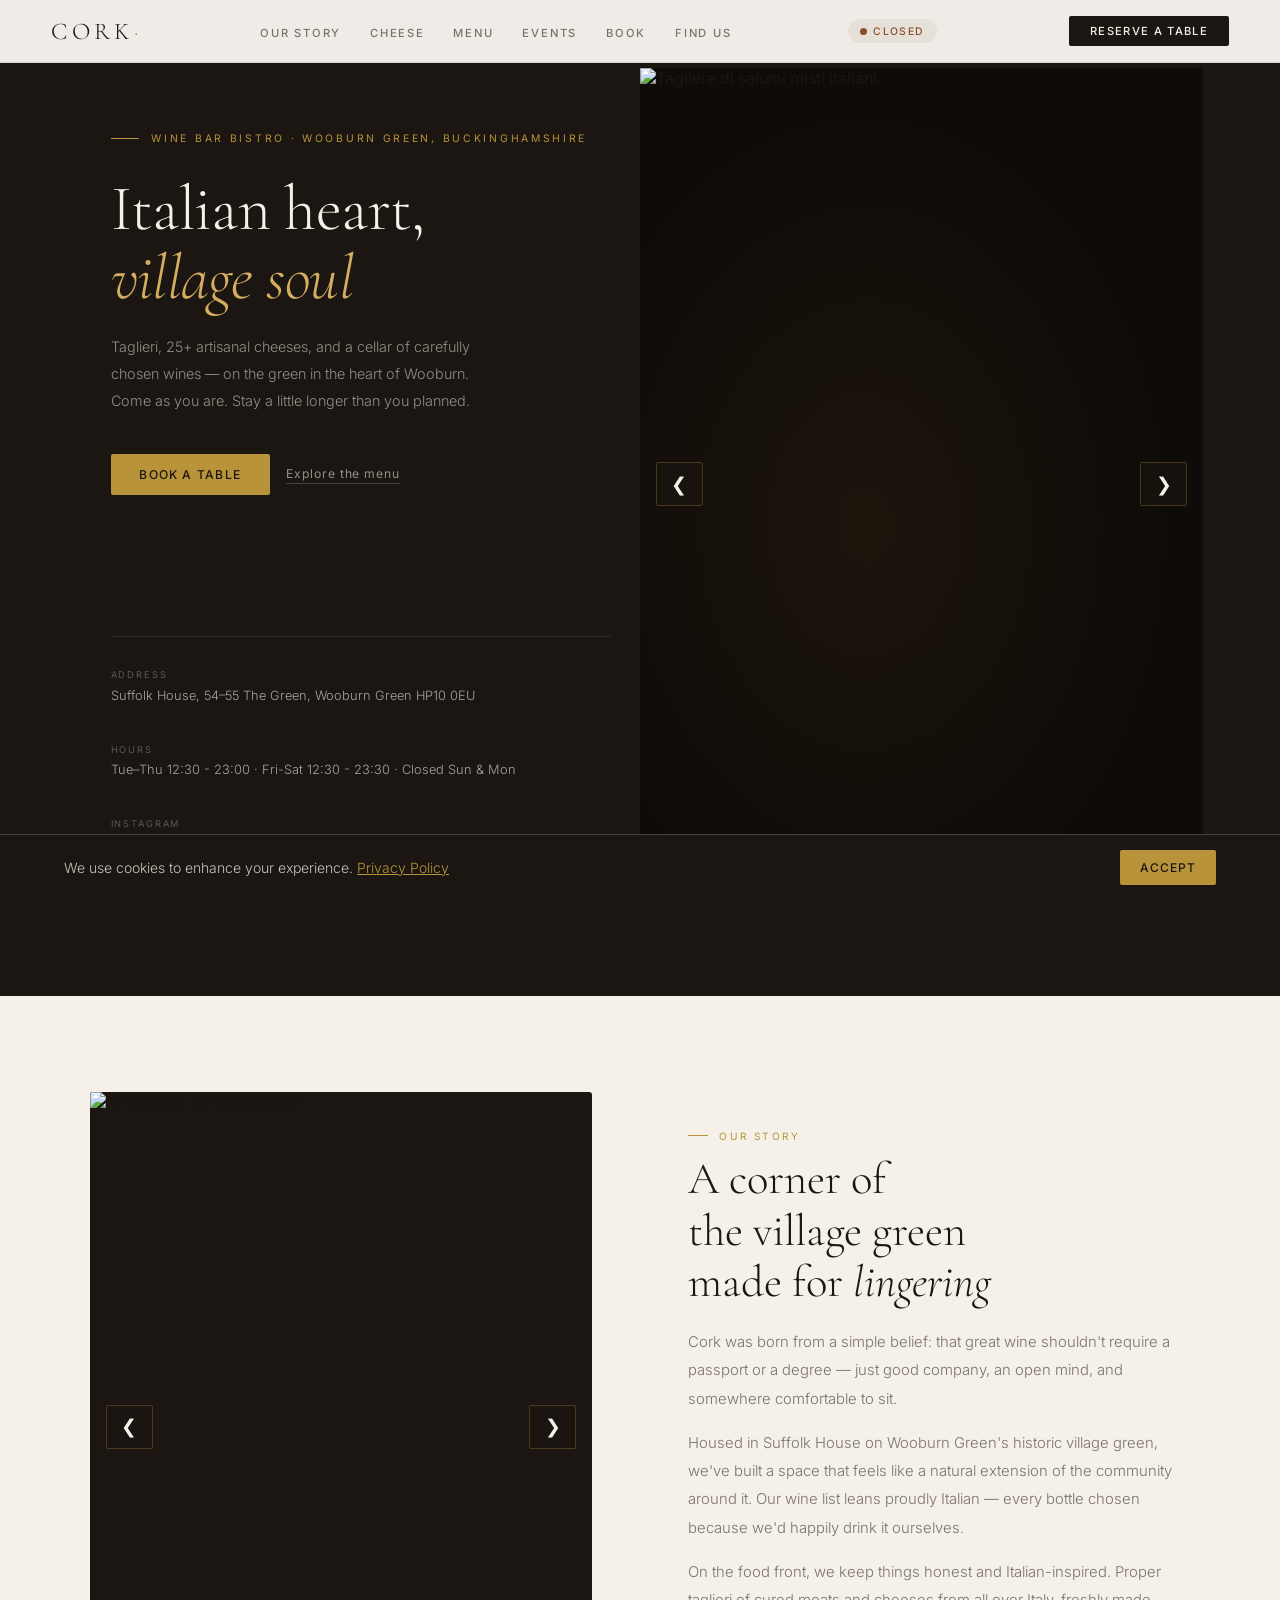
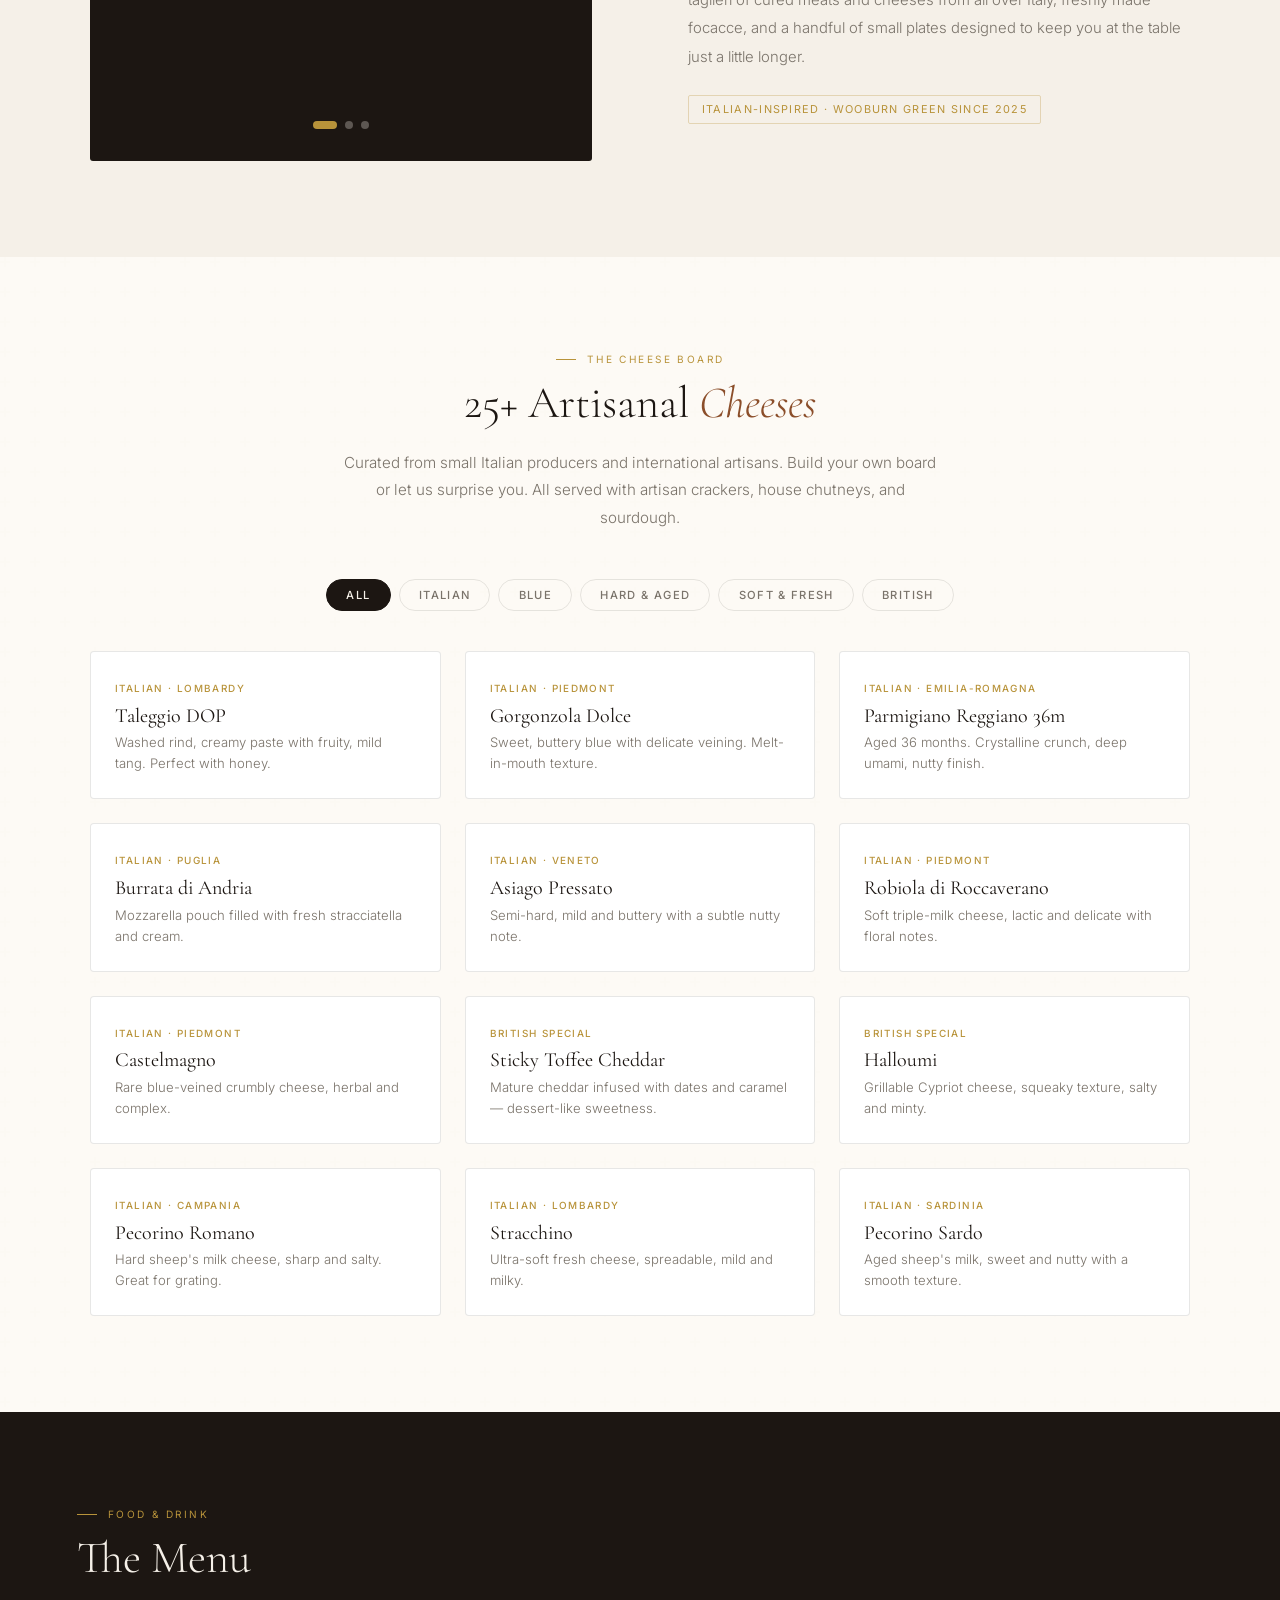
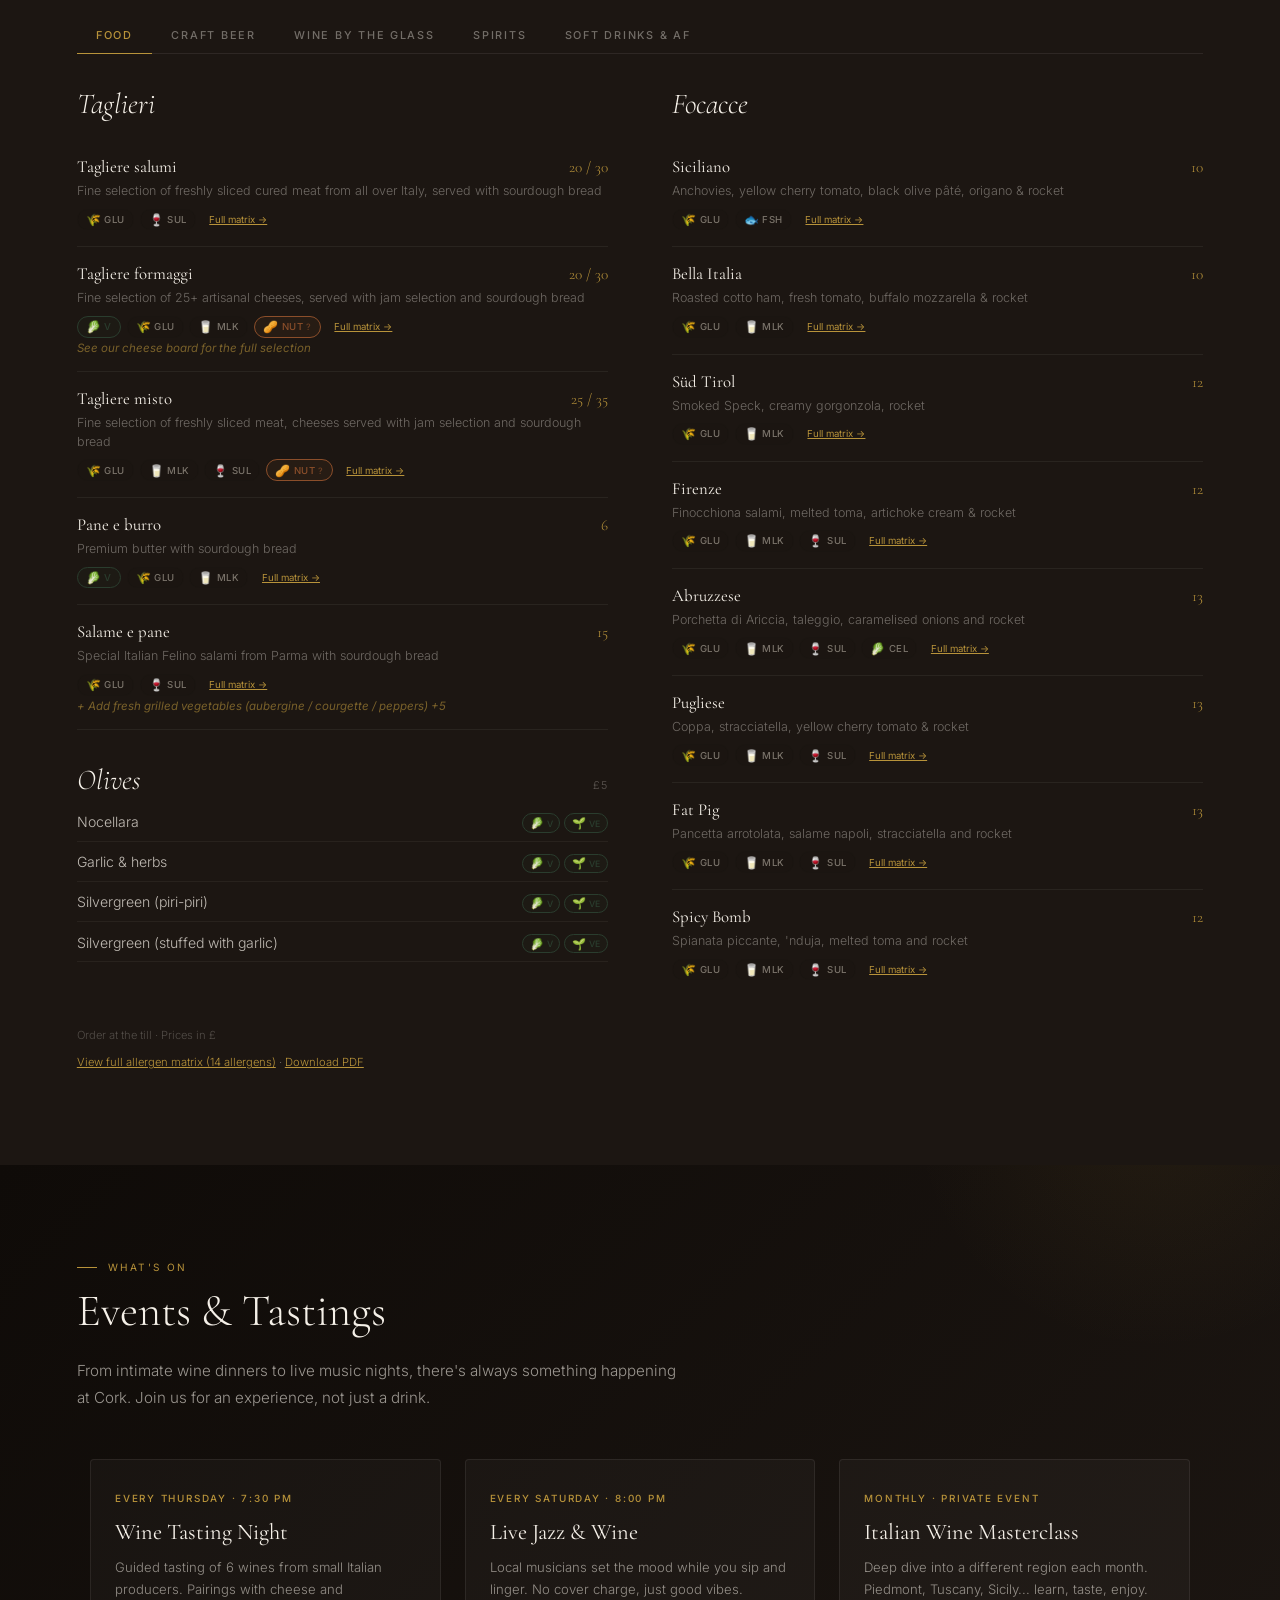
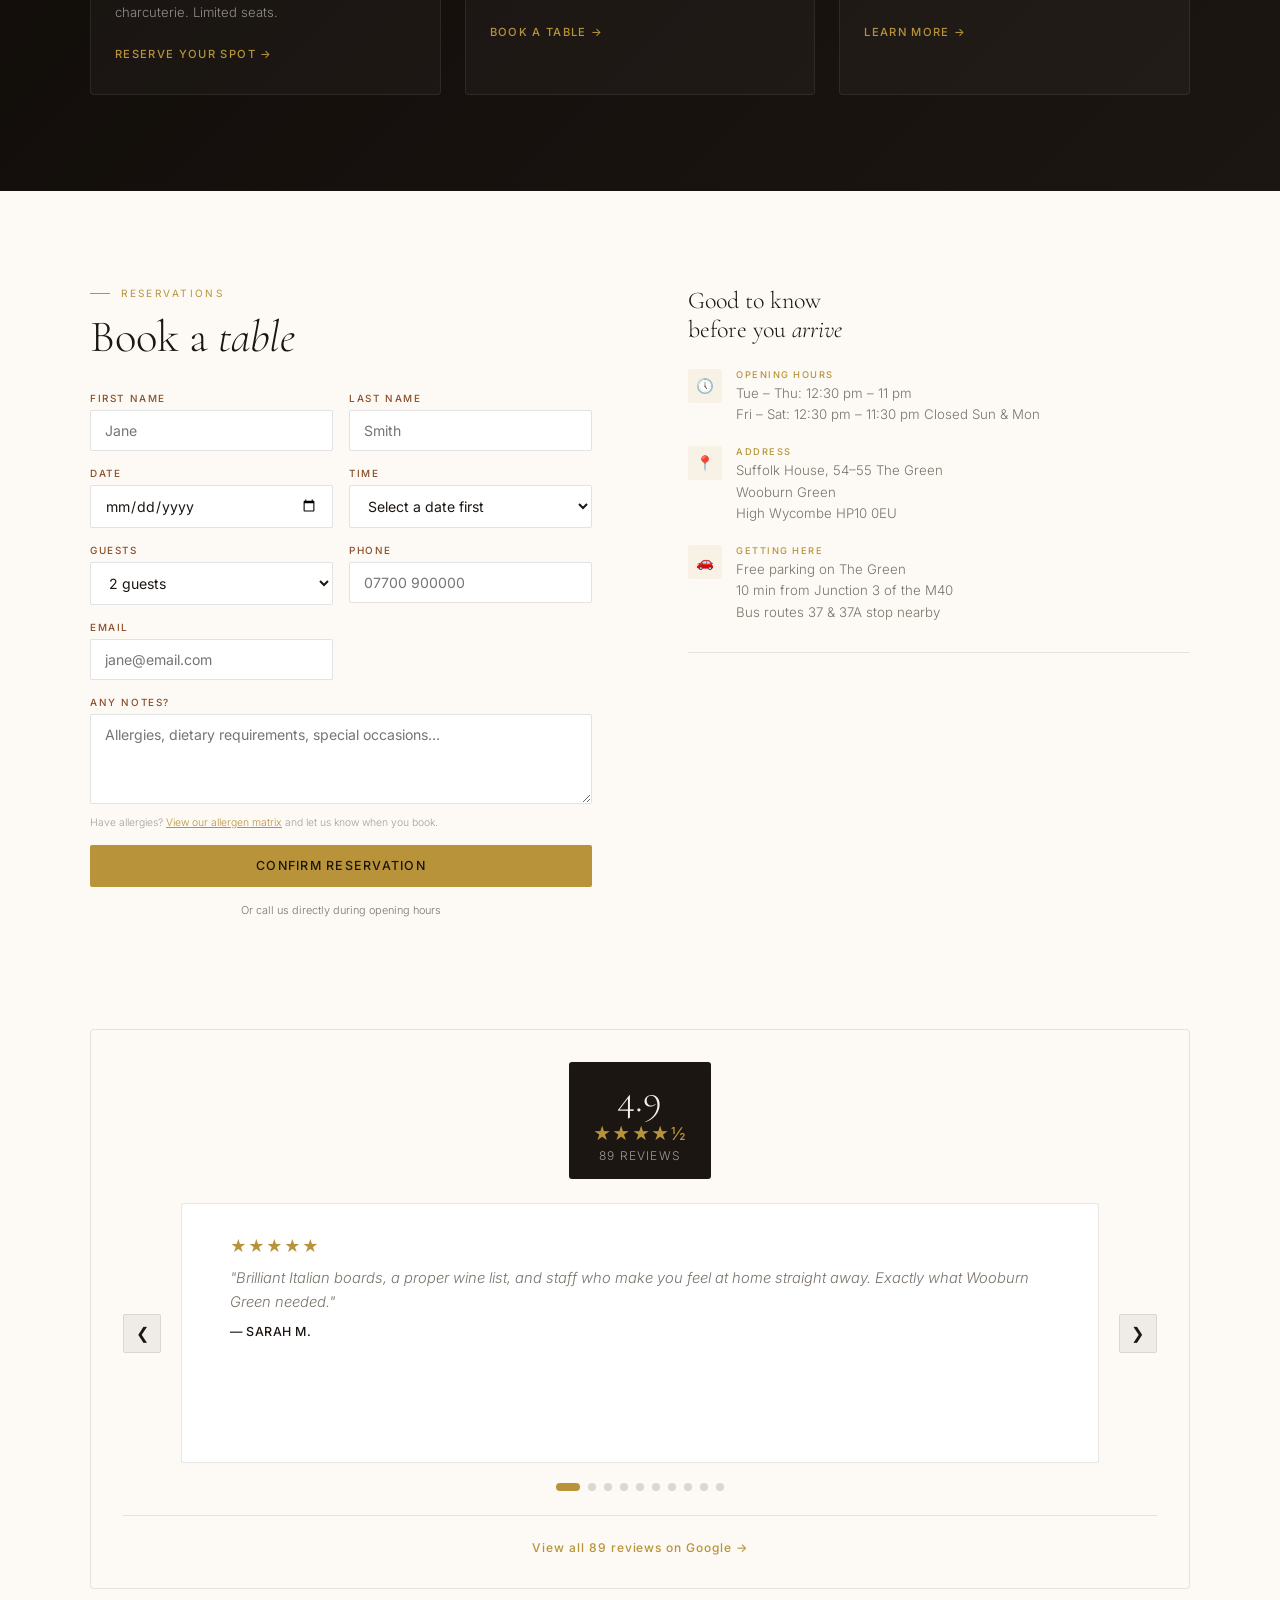
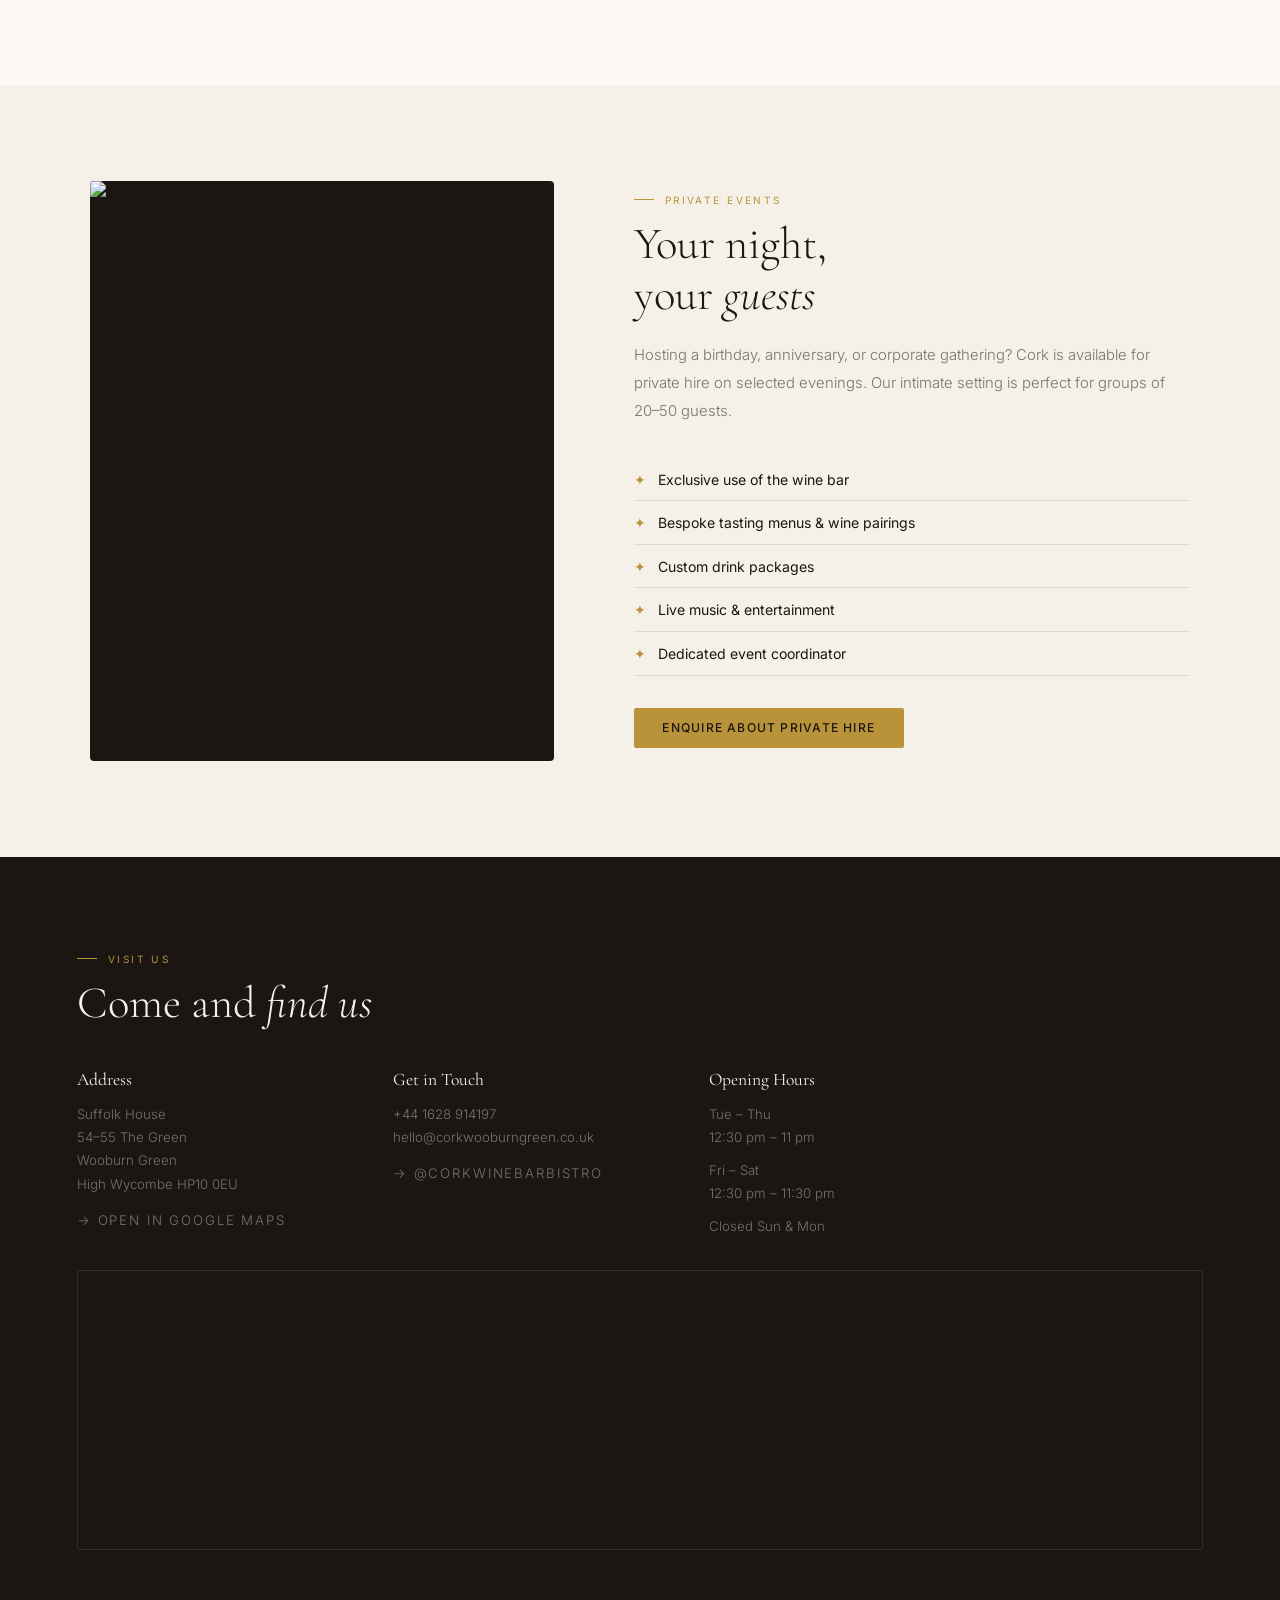
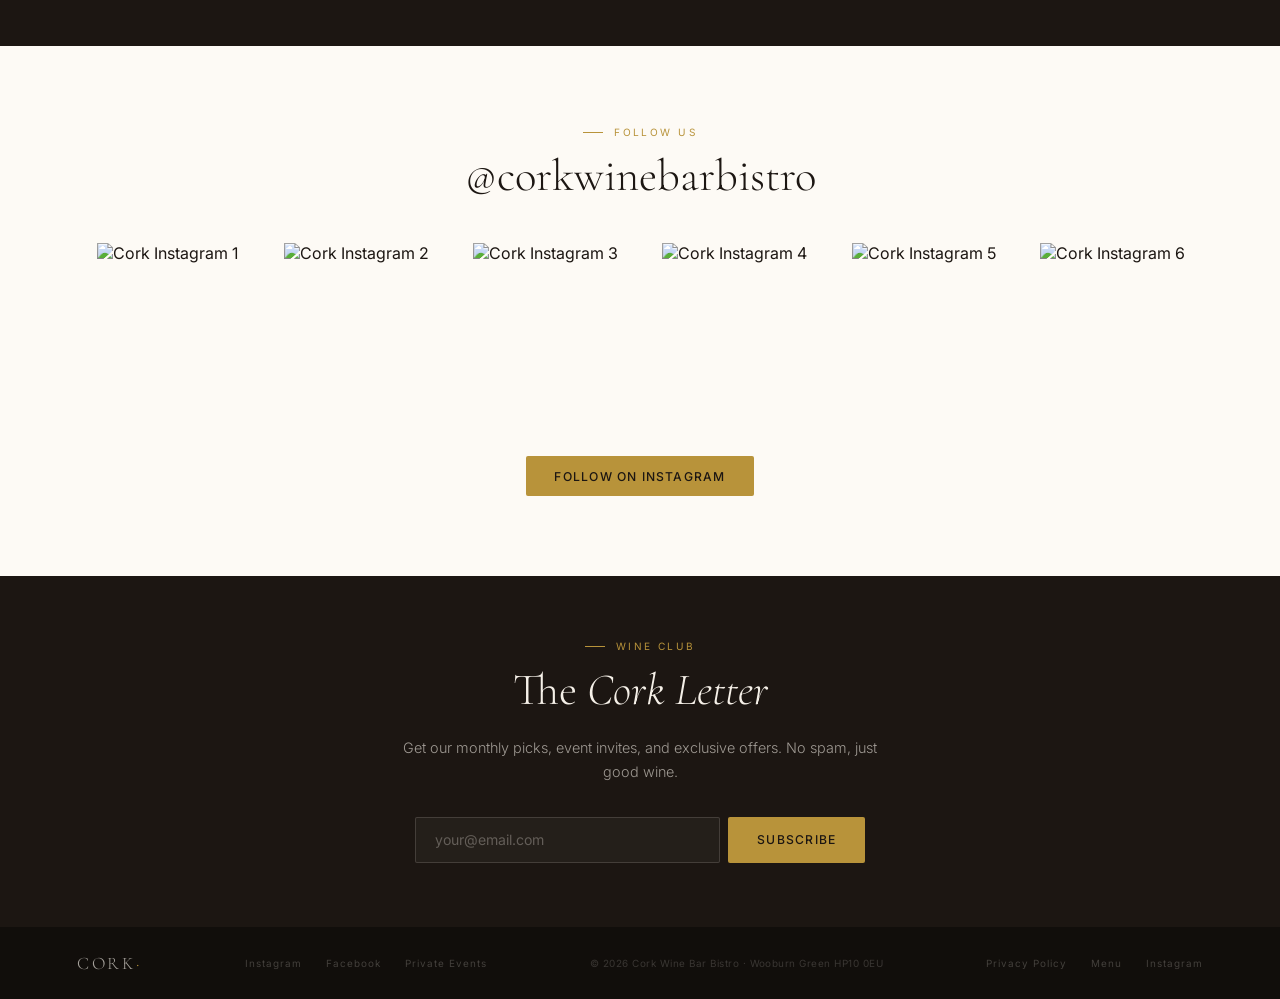
==== commit 90ae8eae: "Add dedicated menu.html page (SEO-friendly) with print support; guard script.js for pages without bo" ====
--- a/index.html
+++ b/index.html
@@ -11,6 +11,7 @@
   <link
     href="https://fonts.googleapis.com/css2?family=Cormorant+Garamond:ital,wght@0,300;0,400;0,600;1,300;1,400;1,600&family=Inter:wght@300;400;500&display=swap"
     rel="stylesheet">
+  <link rel="icon" type="image/png" href="favicon.png">
   <link rel="stylesheet" href="style.css">
   <!-- Schema.org markup per SEO locale -->
   <script type="application/ld+json">
@@ -52,7 +53,7 @@
     <ul class="nav-links">
       <li><a href="#about">Our Story</a></li>
       <li><a href="#cheese">Cheese</a></li>
-      <li><a href="#menu">Menu</a></li>
+      <li><a href="menu.html">Menu</a></li>
       <li><a href="#events">Events</a></li>
       <li><a href="#book">Book</a></li>
       <li><a href="#find">Find Us</a></li>
@@ -835,6 +836,7 @@
     <div class="f-copy">© 2026 Cork Wine Bar Bistro · Wooburn Green HP10 0EU</div>
     <div class="f-links">
       <a href="privacy-policy.html">Privacy Policy</a>
+      <a href="menu.html">Menu</a>
       <a href="https://instagram.com/corkwinebarbistro" target="_blank">Instagram</a>
     </div>
   </footer>
--- a/style.css
+++ b/style.css
@@ -50,10 +50,6 @@
 
 .reveal.delay-2 {
     transition-delay: 0.3s;
-}
-
-.reveal.delay-3 {
-    transition-delay: 0.45s;
 }
 
 /* Ken Burns effect sulle immagini */
@@ -931,12 +927,6 @@
     font-weight: 300;
 }
 
-.sg-sub {
-    font-size: .72rem;
-    color: rgba(245, 240, 232, .35);
-    margin-left: .4rem;
-}
-
 .grappa-cat {
     font-size: .6rem;
     letter-spacing: .14em;
@@ -1340,32 +1330,6 @@
     margin: 1.8rem 0;
 }
 
-.review {
-    margin-bottom: 1.2rem;
-}
-
-.stars {
-    color: var(--gold);
-    font-size: .7rem;
-    margin-bottom: .3rem;
-}
-
-.review-text {
-    font-family: var(--fd);
-    font-size: .98rem;
-    font-style: italic;
-    color: var(--stone);
-    line-height: 1.7;
-    margin-bottom: .3rem;
-}
-
-.review-author {
-    font-size: .62rem;
-    letter-spacing: .12em;
-    text-transform: uppercase;
-    color: var(--gold-l);
-}
-
 .booking-feedback {
     padding: 1rem;
     background: #EBF3EC;
@@ -1652,27 +1616,7 @@
     text-decoration: underline;
 }
 
-.cookie-btn {
-    background: var(--gold);
-    color: var(--ink);
-    border: none;
-    padding: 0.6rem 1.5rem;
-    font-family: var(--fb);
-    font-size: 0.7rem;
-    font-weight: 500;
-    letter-spacing: 0.1em;
-    text-transform: uppercase;
-    cursor: pointer;
-    border-radius: 2px;
-    transition: background 0.2s;
-    flex-shrink: 0;
-}
-
-.cookie-btn:hover {
-    background: var(--gold-l);
-}
-
-
+/* Food menu */
 
 /* FOOTER */
 footer {
@@ -1756,195 +1700,6 @@
     background: rgba(245, 240, 232, .06);
     color: var(--cream);
     border: 1px solid rgba(245, 240, 232, .1);
-}
-
-/* GOOGLE REVIEWS WIDGET */
-.google-reviews-widget {
-    background: var(--warm);
-    border: 1px solid var(--bw);
-    border-radius: 4px;
-    padding: 2rem;
-    font-family: var(--fb);
-}
-
-.google-reviews-widget.loading .g-loading,
-.google-reviews-widget.error .g-error {
-    text-align: center;
-    color: var(--stone);
-    padding: 2rem;
-    font-size: 0.9rem;
-}
-
-.g-reviews-summary {
-    display: flex;
-    justify-content: space-between;
-    align-items: center;
-    flex-wrap: wrap;
-    gap: 1rem;
-    margin-bottom: 2rem;
-    padding-bottom: 1.5rem;
-    border-bottom: 1px solid var(--bw);
-}
-
-.g-rating-badge {
-    display: flex;
-    flex-direction: column;
-    align-items: flex-start;
-    gap: 0.3rem;
-}
-
-.g-rating-value {
-    font-family: var(--fd);
-    font-size: 3rem;
-    font-weight: 300;
-    color: var(--ink);
-    line-height: 1;
-}
-
-.g-rating-stars {
-    color: var(--gold);
-    font-size: 1.2rem;
-    letter-spacing: 0.1em;
-}
-
-.g-rating-count {
-    font-size: 0.8rem;
-    color: var(--stone);
-    font-weight: 300;
-}
-
-.g-write-review {
-    background: var(--ink);
-    color: var(--cream);
-    padding: 0.7rem 1.5rem;
-    font-family: var(--fb);
-    font-size: 0.7rem;
-    font-weight: 500;
-    letter-spacing: 0.1em;
-    text-transform: uppercase;
-    border-radius: 2px;
-    text-decoration: none;
-    transition: background 0.2s;
-    white-space: nowrap;
-}
-
-.g-write-review:hover {
-    background: var(--clay);
-}
-
-.g-reviews-grid {
-    display: grid;
-    grid-template-columns: repeat(auto-fit, minmax(280px, 1fr));
-    gap: 1.5rem;
-    margin-bottom: 2rem;
-}
-
-.g-review-card {
-    background: white;
-    border: 1px solid var(--bw);
-    border-radius: 3px;
-    padding: 1.5rem;
-    transition: all 0.2s;
-}
-
-.g-review-card:hover {
-    border-color: var(--gold-l);
-    box-shadow: 0 8px 24px -8px rgba(28, 22, 18, 0.1);
-    transform: translateY(-2px);
-}
-
-.g-review-header {
-    display: flex;
-    align-items: flex-start;
-    gap: 0.75rem;
-    margin-bottom: 1rem;
-}
-
-.g-review-avatar {
-    width: 40px;
-    height: 40px;
-    border-radius: 50%;
-    object-fit: cover;
-    flex-shrink: 0;
-}
-
-.g-review-meta {
-    display: flex;
-    flex-direction: column;
-    gap: 0.25rem;
-    flex: 1;
-}
-
-.g-review-author {
-    font-weight: 500;
-    color: var(--ink);
-    font-size: 0.85rem;
-}
-
-.g-review-stars {
-    color: var(--gold);
-    font-size: 0.9rem;
-    letter-spacing: 0.05em;
-    line-height: 1;
-}
-
-.g-review-text {
-    color: var(--stone);
-    font-size: 0.85rem;
-    line-height: 1.7;
-    font-weight: 300;
-    margin: 0;
-}
-
-.g-review-footer {
-    display: flex;
-    justify-content: space-between;
-    align-items: center;
-    margin-top: 1rem;
-    padding-top: 1rem;
-    border-top: 1px solid var(--bw);
-    font-size: 0.7rem;
-}
-
-.g-review-time {
-    color: var(--stone);
-    font-weight: 300;
-}
-
-.g-review-translated {
-    color: var(--gold);
-    font-style: italic;
-}
-
-.g-reviews-footer {
-    text-align: center;
-    padding-top: 1.5rem;
-    border-top: 1px solid var(--bw);
-}
-
-.g-view-all {
-    display: inline-flex;
-    align-items: center;
-    gap: 0.5rem;
-    color: var(--gold);
-    font-size: 0.75rem;
-    letter-spacing: 0.08em;
-    text-decoration: none;
-    border-bottom: 1px solid transparent;
-    transition: border-color 0.2s;
-    font-weight: 500;
-}
-
-.g-view-all:hover {
-    border-bottom-color: var(--gold);
-}
-
-.g-powered-by {
-    margin: 0.75rem 0 0;
-    font-size: 0.65rem;
-    color: rgba(28, 22, 18, 0.3);
-    text-transform: uppercase;
-    letter-spacing: 0.1em;
 }
 
 /* REVIEWS CAROUSEL WIDGET */
@@ -2283,4 +2038,78 @@
         text-align: center;
         padding: 1.5rem 5%;
     }
+}
+
+/* === PRINT === */
+@media print {
+    body {
+        background: white;
+        padding-top: 0;
+    }
+
+    nav,
+    .mob-bar,
+    footer,
+    .rv-footer,
+    .rv-dots,
+    .rv-btn,
+    .no-print,
+    #cookieBanner,
+    .open-status {
+        display: none !important;
+    }
+
+    .mpanel {
+        display: block !important;
+    }
+
+    .menu-nav,
+    .dietary-filter {
+        display: none !important;
+    }
+
+    h1,
+    h2,
+    h3,
+    .s-label,
+    .food-section-title,
+    .fi-head,
+    .fi-name,
+    .fi-price,
+    .fi-desc,
+    .fi-note,
+    .olives-title,
+    .olives-name,
+    .beer-name,
+    .beer-abv,
+    .beer-price,
+    .beer-style,
+    .wcol-title,
+    .wname,
+    .wprices,
+    .sg-title,
+    .sg-name,
+    .sg-price,
+    .grappa-cat,
+    .food-item,
+    .food-grid,
+    .wine-cols,
+    .wine-rows,
+    .spirits-grid,
+    .beer-grid,
+    .mpanel p {
+        color: #1C1612;
+        background: white;
+    }
+
+    .wine-cols,
+    .spirits-grid,
+    .food-grid,
+    .beer-grid {
+        break-inside: avoid;
+    }
+
+    .mpanel {
+        break-before: page;
+    }
 }
